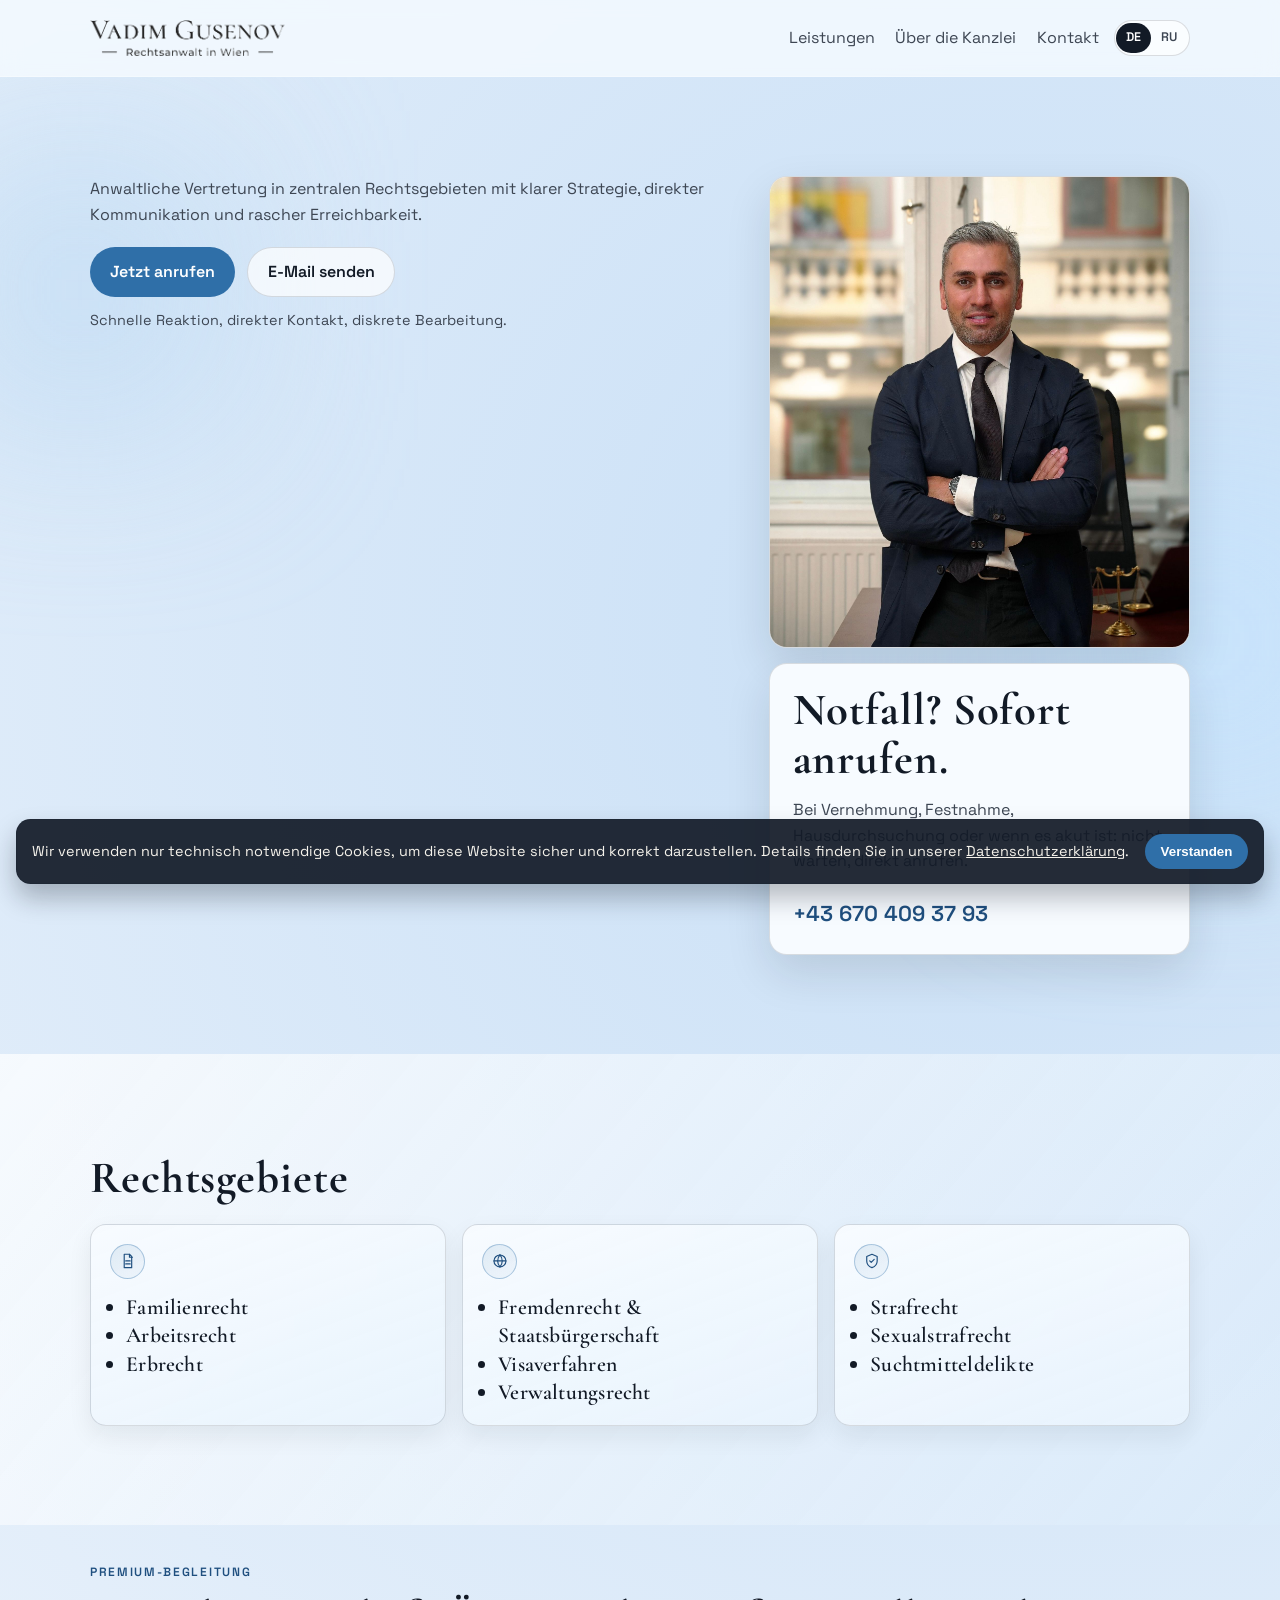
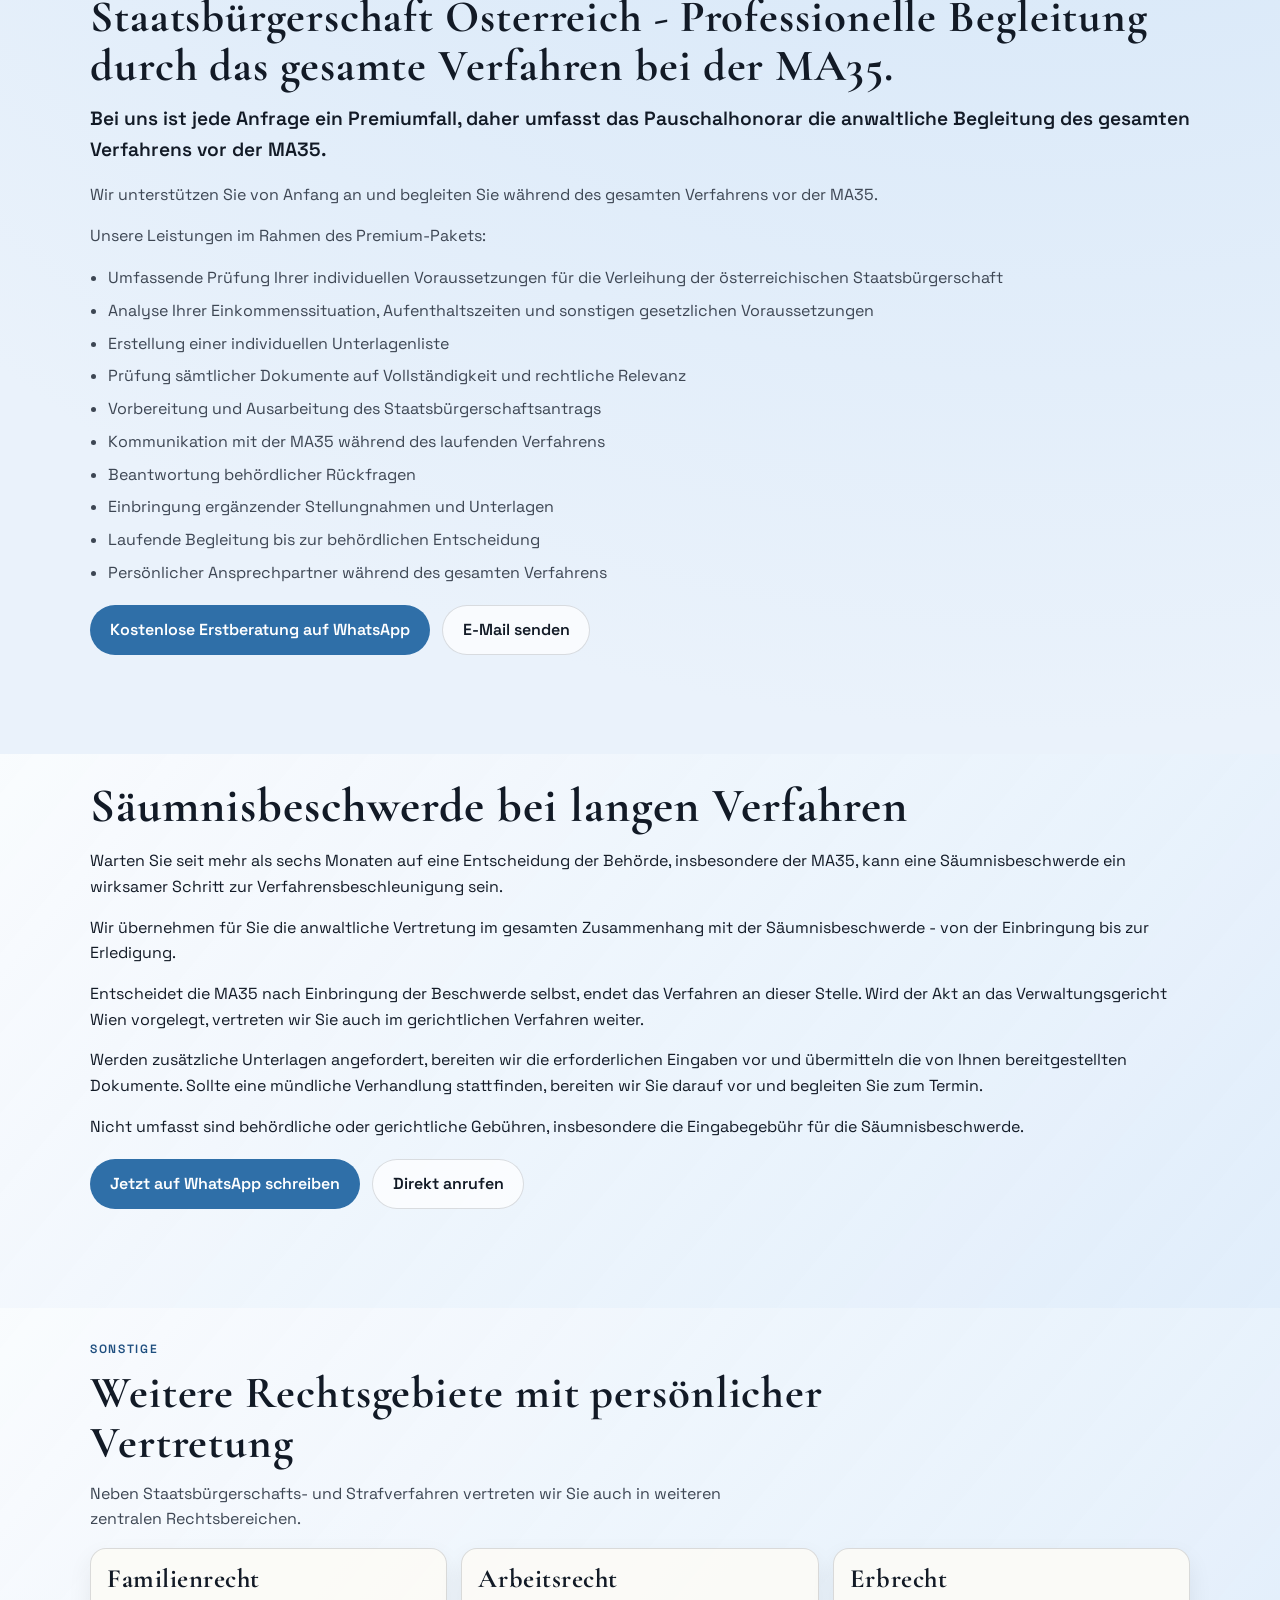
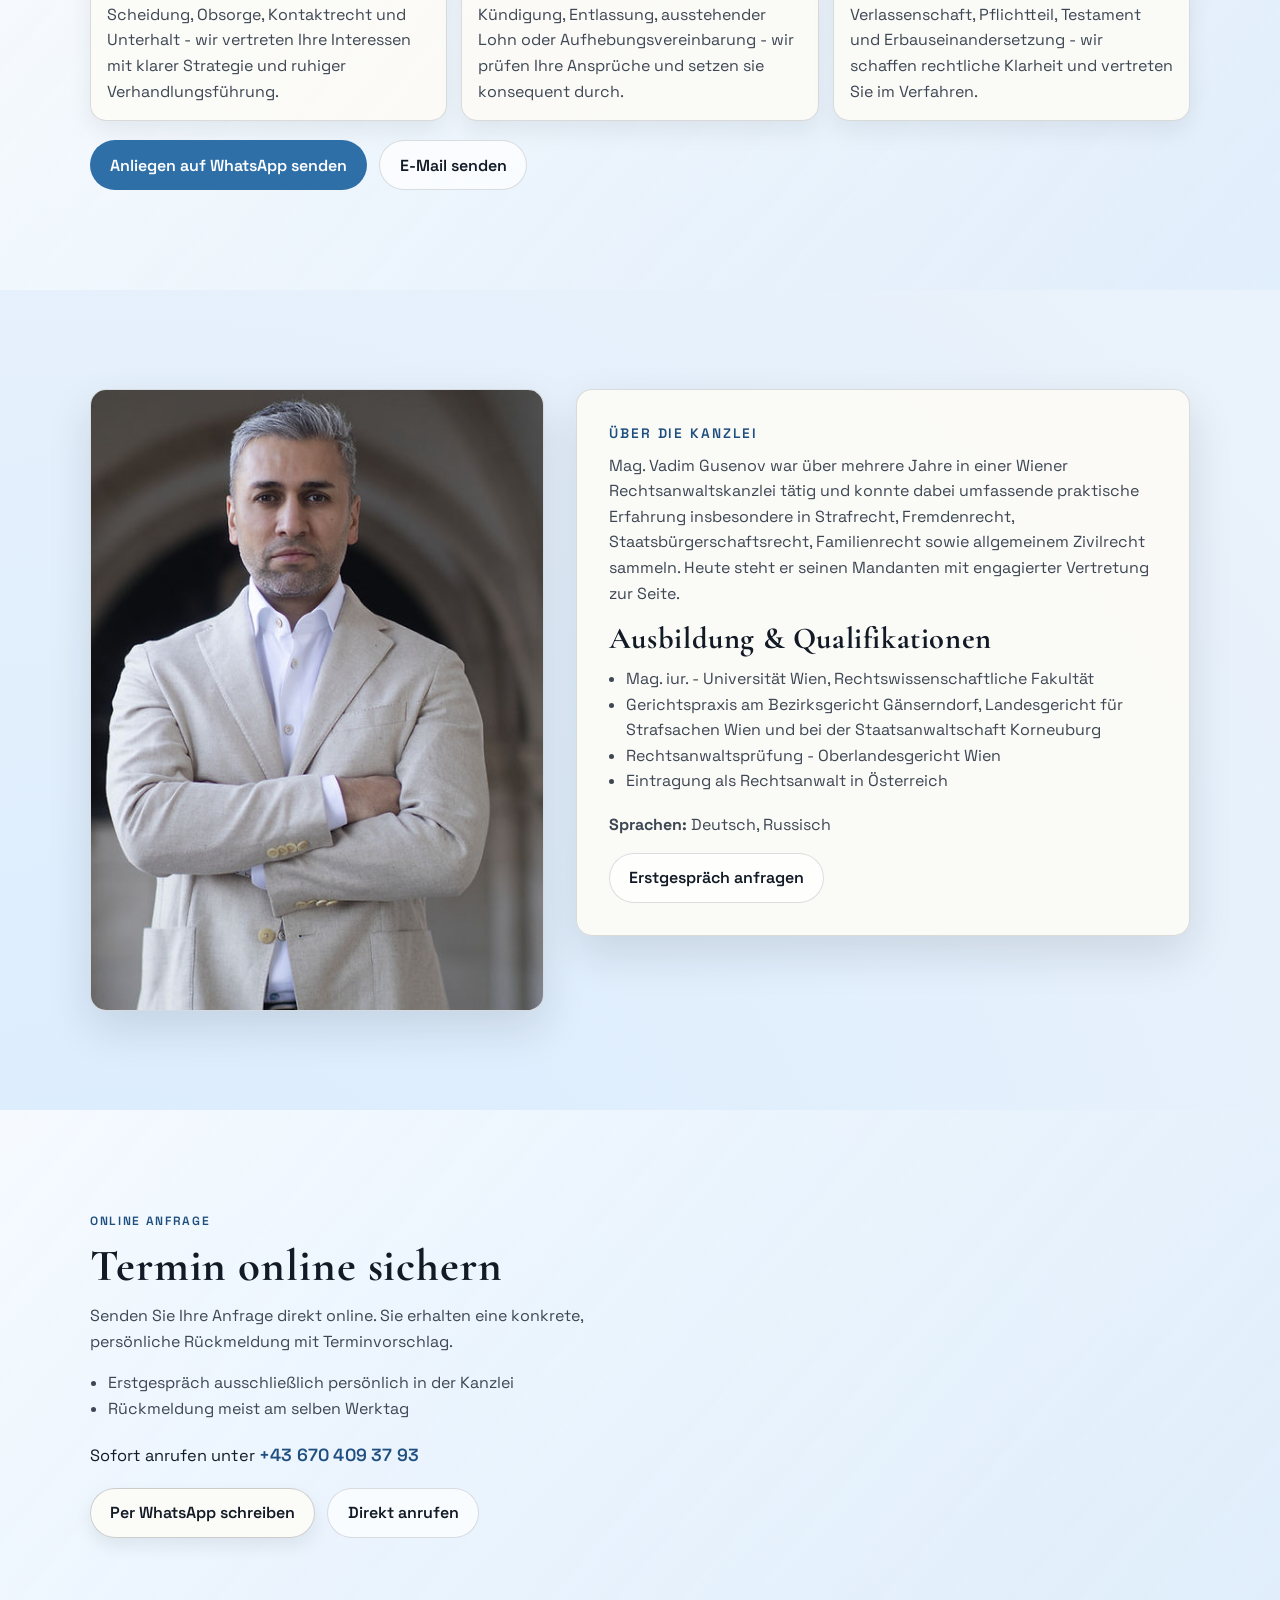
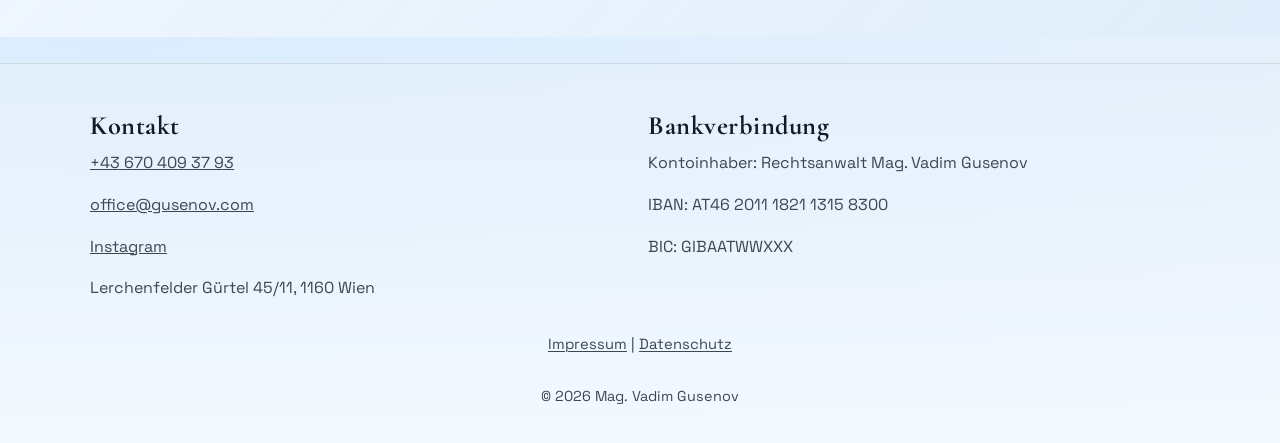
==== index.html @ 330a7935 "Initial commit: Vadim Gusenov website Co-Authored-By: Claude Opus 5.5 <noreply@anthropic.com>" ====
<!DOCTYPE html>
<html lang="de">
  <head>
    <meta charset="UTF-8" />
    <meta name="viewport" content="width=device-width, initial-scale=1.0" />
    <title>Mag. Vadim Gusenov | Rechtsanwalt in Wien</title>
    <meta
      name="description"
      content="Rechtsanwalt Mag. Vadim Gusenov in Wien. Vertretung in Familienrecht, Arbeitsrecht, Erbrecht, Fremdenrecht, Verwaltungsrecht und Strafrecht."
    />
    <link rel="preconnect" href="https://fonts.googleapis.com" />
    <link rel="preconnect" href="https://fonts.gstatic.com" crossorigin />
    <link
      href="https://fonts.googleapis.com/css2?family=Cormorant+Garamond:wght@500;600;700&family=Space+Grotesk:wght@400;500;600&display=swap"
      rel="stylesheet"
    />
    <link rel="stylesheet" href="styles.css" />
    <!-- Google tag (gtag.js) -->
    <script async src="https://www.googletagmanager.com/gtag/js?id=AW-18201939977"></script>
    <script>
      window.dataLayer = window.dataLayer || [];
      function gtag() {
        dataLayer.push(arguments);
      }
      gtag('js', new Date());

      gtag('config', 'AW-18201939977');
    </script>
    <!-- Google tag (gtag.js) event - delayed navigation helper -->
    <script>
      // Helper function to delay opening a URL until a gtag event is sent.
      // Call it in response to an action that should navigate to a URL.
      function gtagSendEvent(url) {
        var callback = function () {
          if (typeof url === 'string') {
            window.location = url;
          }
        };
        gtag('event', 'ads_conversion_Contact_1', {
          'event_callback': callback,
          'event_timeout': 2000,
        });
        return false;
      }
    </script>
    <!-- Event snippet for Contact (2) conversion -->
    <script>
      function gtag_report_conversion(url) {
        var callback = function () {
          if (typeof url !== 'undefined') {
            window.location = url;
          }
        };
        gtag('event', 'conversion', {
          'send_to': 'AW-18201939977/d5s1CIa8osEcEImgrudD',
          'event_callback': callback,
        });
        return false;
      }
    </script>
  </head>
  <body>
    <div class="background-shape background-shape-left" aria-hidden="true"></div>
    <div class="background-shape background-shape-right" aria-hidden="true"></div>

    <header class="site-header">
      <div class="container nav-wrap">
        <a class="brand" href="#top">
          <img
            class="brand-logo"
            src="assets/images/logo.png"
            alt="Kanzlei Logo"
            width="120"
            height="36"
          />
        </a>
        <div class="header-actions">
          <nav class="nav">
            <a href="#leistungen" data-i18n="nav.services">Leistungen</a>
            <a href="#kanzlei" data-i18n="nav.about">Über die Kanzlei</a>
            <a href="#kontakt" data-i18n="nav.contact">Kontakt</a>
          </nav>
          <div class="lang-switch" role="group" aria-label="Language switcher">
            <button class="lang-btn is-active" type="button" data-lang="de">DE</button>
            <button class="lang-btn" type="button" data-lang="ru">RU</button>
          </div>
        </div>
      </div>
    </header>

    <main id="top">
      <section class="hero section">
        <div class="container hero-grid">
          <div class="hero-copy reveal-up">
            <p data-i18n="hero.lead">
              Anwaltliche Vertretung in zentralen Rechtsgebieten mit klarer
              Strategie, direkter Kommunikation und rascher Erreichbarkeit.
            </p>
            <div class="cta-row">
                <a class="btn btn-primary" href="tel:+436704093793" data-i18n="hero.call">Jetzt anrufen</a>
              <a class="btn btn-outline" href="mailto:office@gusenov.com" data-i18n="hero.email">E-Mail senden</a>
            </div>
            <p class="hero-trust-note" data-i18n="hero.trust">
              Schnelle Reaktion, direkter Kontakt, diskrete Bearbeitung.
            </p>
          </div>

          <div class="hero-visual reveal-up delay-1">
            <figure class="portrait-wrap">
              <img
                class="portrait"
                src="assets/images/vadim-gusenov.jpg"
                alt="Mag. Vadim Gusenov"
                width="693"
                height="654"
              />
            </figure>
            <aside class="hero-card">
              <h2 data-i18n="hero.urgentTitle">Notfall? Sofort anrufen.</h2>
              <p data-i18n="hero.urgentText">
                Bei Vernehmung, Festnahme, Hausdurchsuchung oder wenn es
                akut ist: nicht warten, direkt anrufen.
              </p>
              <a class="emergency-number" href="tel:+436704093793">+43 670 409 37 93</a>
            </aside>
          </div>
        </div>
      </section>

      <section id="leistungen" class="section section-soft">
        <div class="container">
          <div class="section-head reveal-up">
            <h2 data-i18n="areas.title">Rechtsgebiete</h2>
          </div>
          <div class="areas-grid">
            <article class="area-card reveal-up">
              <span class="area-icon area-icon-zr" aria-hidden="true">
                <svg viewBox="0 0 24 24" role="presentation" focusable="false">
                  <path d="M7 3h7l3 3v15H7z" />
                  <path d="M14 3v4h4" />
                  <path d="M9 12h6" />
                  <path d="M9 16h6" />
                </svg>
              </span>
              <ul>
                <li data-i18n="areas.civil.1">Familienrecht</li>
                <li data-i18n="areas.civil.2">Arbeitsrecht</li>
                <li data-i18n="areas.civil.3">Erbrecht</li>
              </ul>
            </article>
            <article class="area-card reveal-up delay-1">
              <span class="area-icon area-icon-ab" aria-hidden="true">
                <svg viewBox="0 0 24 24" role="presentation" focusable="false">
                  <circle cx="12" cy="12" r="8" />
                  <path d="M4 12h16" />
                  <path d="M12 4a12 12 0 0 1 0 16" />
                  <path d="M12 4a12 12 0 0 0 0 16" />
                </svg>
              </span>
              <ul>
                <li data-i18n="areas.foreign.1">Fremdenrecht & Staatsbürgerschaft</li>
                <li data-i18n="areas.foreign.2">Visaverfahren</li>
                <li data-i18n="areas.foreign.3">Verwaltungsrecht</li>
              </ul>
            </article>
            <article class="area-card reveal-up delay-2">
              <span class="area-icon area-icon-sr" aria-hidden="true">
                <svg viewBox="0 0 24 24" role="presentation" focusable="false">
                  <path d="M12 3l7 3v6c0 4.5-2.8 7.5-7 9-4.2-1.5-7-4.5-7-9V6z" />
                  <path d="M9 12l2 2 4-4" />
                </svg>
              </span>
              <ul>
                <li data-i18n="areas.criminal.1">Strafrecht</li>
                <li data-i18n="areas.criminal.2">Sexualstrafrecht</li>
                <li data-i18n="areas.criminal.3">Suchtmitteldelikte</li>
              </ul>
            </article>
          </div>
        </div>
      </section>

      <section id="staatsbuergerschaft" class="section citizenship-section">
        <div class="container citizenship-grid reveal-up">
          <div>
            <p class="eyebrow" data-i18n="citizenship.eyebrow">Premium-Begleitung</p>
            <h2 data-i18n="citizenship.title">Staatsbürgerschaft Österreich - Professionelle Begleitung durch das gesamte Verfahren bei der MA35.</h2>
            <p class="citizenship-lead" data-i18n="citizenship.lead">
              Bei uns ist jede Anfrage ein Premiumfall, daher umfasst das Pauschalhonorar die anwaltliche Begleitung des gesamten Verfahrens vor der MA35.
            </p>
            <p data-i18n="citizenship.ctaLead">
              Wir unterstützen Sie von Anfang an und begleiten Sie während des gesamten Verfahrens vor der MA35.
            </p>
            <p data-i18n="citizenship.facts">
              Unsere Leistungen im Rahmen des Premium-Pakets:
            </p>
            <ul class="citizenship-services">
              <li data-i18n="citizenship.points.1">Umfassende Prüfung Ihrer individuellen Voraussetzungen für die Verleihung der österreichischen Staatsbürgerschaft</li>
              <li data-i18n="citizenship.points.2">Analyse Ihrer Einkommenssituation, Aufenthaltszeiten und sonstigen gesetzlichen Voraussetzungen</li>
              <li data-i18n="citizenship.points.3">Erstellung einer individuellen Unterlagenliste</li>
              <li data-i18n="citizenship.points.4">Prüfung sämtlicher Dokumente auf Vollständigkeit und rechtliche Relevanz</li>
              <li data-i18n="citizenship.points.5">Vorbereitung und Ausarbeitung des Staatsbürgerschaftsantrags</li>
              <li data-i18n="citizenship.points.6">Kommunikation mit der MA35 während des laufenden Verfahrens</li>
              <li data-i18n="citizenship.points.7">Beantwortung behördlicher Rückfragen</li>
              <li data-i18n="citizenship.points.8">Einbringung ergänzender Stellungnahmen und Unterlagen</li>
              <li data-i18n="citizenship.points.9">Laufende Begleitung bis zur behördlichen Entscheidung</li>
              <li data-i18n="citizenship.points.10">Persönlicher Ansprechpartner während des gesamten Verfahrens</li>
            </ul>
            <div class="cta-row">
              <a
                class="btn btn-primary"
                href="https://wa.me/436704093793?text=Hallo%20Herr%20Mag.%20Gusenov%2C%20ich%20m%C3%B6chte%20eine%20Beratung%20zur%20Staatsb%C3%BCrgerschaft%20anfragen."
                target="_blank"
                rel="noopener noreferrer"
                data-whatsapp-link
                data-whatsapp-key="wa.citizenship"
                data-whatsapp-number="436704093793"
                data-i18n="citizenship.consult"
              >
                Kostenlose Erstberatung auf WhatsApp
              </a>
              <a class="btn btn-outline" href="mailto:office@gusenov.com" data-i18n="hero.email">E-Mail senden</a>
            </div>
          </div>
        </div>
      </section>

      <section id="ma35-beschleunigen" class="section delay-section section-soft">
        <div class="container delay-content reveal-up">
          <h2 data-i18n="delay.title">Säumnisbeschwerde bei langen Verfahren</h2>
          <p data-i18n="delay.p1">
            Warten Sie seit mehr als sechs Monaten auf eine Entscheidung der Behörde, insbesondere der MA35, kann eine Säumnisbeschwerde ein wirksamer Schritt zur Verfahrensbeschleunigung sein.
          </p>
          <p data-i18n="delay.p2">
            Wir übernehmen für Sie die anwaltliche Vertretung im gesamten Zusammenhang mit der Säumnisbeschwerde - von der Einbringung bis zur Erledigung.
          </p>
          <p data-i18n="delay.p3">
            Entscheidet die MA35 nach Einbringung der Beschwerde selbst, endet das Verfahren an dieser Stelle. Wird der Akt an das Verwaltungsgericht Wien vorgelegt, vertreten wir Sie auch im gerichtlichen Verfahren weiter.
          </p>
          <p data-i18n="delay.p4">
            Werden zusätzliche Unterlagen angefordert, bereiten wir die erforderlichen Eingaben vor und übermitteln die von Ihnen bereitgestellten Dokumente. Sollte eine mündliche Verhandlung stattfinden, bereiten wir Sie darauf vor und begleiten Sie zum Termin.
          </p>
          <p class="delay-note" data-i18n="delay.note">
            Nicht umfasst sind behördliche oder gerichtliche Gebühren, insbesondere die Eingabegebühr für die Säumnisbeschwerde.
          </p>
          <div class="cta-row delay-cta-row">
            <a
              class="btn btn-primary"
              href="https://wa.me/436704093793?text=Hallo%20Herr%20Mag.%20Gusenov%2C%20ich%20warte%20seit%20l%C3%A4ngerer%20Zeit%20auf%20eine%20Entscheidung%20der%20MA35%20und%20bitte%20um%20rechtliche%20Pr%C3%BCfung."
              target="_blank"
              rel="noopener noreferrer"
              data-whatsapp-link
              data-whatsapp-key="wa.delay"
              data-whatsapp-number="436704093793"
              data-i18n="delay.cta"
            >
              Jetzt auf WhatsApp schreiben
            </a>
            <a class="btn btn-outline" href="tel:+436704093793" data-i18n="booking.call">Direkt anrufen</a>
          </div>
        </div>
      </section>

      <section id="sonstige" class="section other-services-section section-soft">
        <div class="container reveal-up">
          <div class="section-head other-services-head">
            <p class="eyebrow" data-i18n="other.eyebrow">Sonstige</p>
            <h2 data-i18n="other.title">Weitere Rechtsgebiete mit persönlicher Vertretung</h2>
            <p data-i18n="other.lead">
              Neben Staatsbürgerschafts- und Strafverfahren vertreten wir Sie auch in weiteren zentralen Rechtsbereichen.
            </p>
          </div>

          <div class="other-services-grid">
            <article class="other-service-card">
              <h3 data-i18n="other.family.title">Familienrecht</h3>
              <p data-i18n="other.family.text">
                Scheidung, Obsorge, Kontaktrecht und Unterhalt - wir vertreten Ihre Interessen mit klarer Strategie und ruhiger Verhandlungsführung.
              </p>
            </article>

            <article class="other-service-card">
              <h3 data-i18n="other.work.title">Arbeitsrecht</h3>
              <p data-i18n="other.work.text">
                Kündigung, Entlassung, ausstehender Lohn oder Aufhebungsvereinbarung - wir prüfen Ihre Ansprüche und setzen sie konsequent durch.
              </p>
            </article>

            <article class="other-service-card">
              <h3 data-i18n="other.inheritance.title">Erbrecht</h3>
              <p data-i18n="other.inheritance.text">
                Verlassenschaft, Pflichtteil, Testament und Erbauseinandersetzung - wir schaffen rechtliche Klarheit und vertreten Sie im Verfahren.
              </p>
            </article>
          </div>

          <div class="cta-row other-services-cta">
            <a
              class="btn btn-primary"
              href="https://wa.me/436704093793?text=Hallo%20Herr%20Mag.%20Gusenov%2C%20ich%20brauche%20anwaltliche%20Unterst%C3%BCtzung%20in%20einem%20anderen%20Rechtsgebiet."
              target="_blank"
              rel="noopener noreferrer"
              data-whatsapp-link
              data-whatsapp-key="wa.other"
              data-whatsapp-number="436704093793"
              data-i18n="other.cta"
            >
              Anliegen auf WhatsApp senden
            </a>
            <a class="btn btn-outline" href="mailto:office@gusenov.com" data-i18n="hero.email">E-Mail senden</a>
          </div>
        </div>
      </section>

      <section id="kanzlei" class="section">
        <div class="container kanzlei-section reveal-up">
          <figure class="kanzlei-photo-wrap">
            <picture>
              <img
                class="kanzlei-photo"
                src="assets/images/vadim-gusenov1.jpg"
                alt="Mag. Vadim Gusenov"
                width="693"
                height="654"
              />
            </picture>
          </figure>
          <div class="kanzlei-content">
            <p class="eyebrow" data-i18n="about.eyebrow">Über die Kanzlei</p>
            <p data-i18n="about.bio">
              Mag. Vadim Gusenov war über mehrere Jahre in einer Wiener Rechtsanwaltskanzlei
              tätig und konnte dabei umfassende praktische Erfahrung insbesondere in Strafrecht,
              Fremdenrecht, Staatsbürgerschaftsrecht, Familienrecht sowie allgemeinem Zivilrecht
              sammeln. Heute steht er seinen Mandanten mit engagierter Vertretung zur Seite.
            </p>
            <h3 data-i18n="about.educationTitle">Ausbildung &amp; Qualifikationen</h3>
            <ul class="kanzlei-points">
              <li data-i18n="about.edu.1">Mag. iur. - Universität Wien, Rechtswissenschaftliche Fakultät</li>
              <li data-i18n="about.edu.2">
                Gerichtspraxis am Bezirksgericht Gänserndorf, Landesgericht für Strafsachen Wien
                und bei der Staatsanwaltschaft Korneuburg
              </li>
              <li data-i18n="about.edu.3">Rechtsanwaltsprüfung - Oberlandesgericht Wien</li>
              <li data-i18n="about.edu.4">Eintragung als Rechtsanwalt in Österreich</li>
            </ul>
            <p data-i18n-html="about.languages"><strong>Sprachen:</strong> Deutsch, Russisch</p>
            <a class="btn btn-outline" href="mailto:office@gusenov.com" data-i18n="about.consult">Erstgespräch anfragen</a>
          </div>
        </div>
      </section>

      <section id="booking" class="section section-soft">
        <div class="container booking-grid reveal-up">
          <div class="booking-copy">
            <p class="eyebrow" data-i18n="booking.eyebrow">Online Anfrage</p>
            <h2 data-i18n="booking.title">Termin online sichern</h2>
            <p data-i18n="booking.text">
              Senden Sie Ihre Anfrage direkt online. Sie erhalten eine konkrete,
              persönliche Rückmeldung mit Terminvorschlag.
            </p>
            <ul class="booking-points">
              <li data-i18n="booking.points.1">Erstgespräch ausschließlich persönlich in der Kanzlei</li>
              <li data-i18n="booking.points.2">Rückmeldung meist am selben Werktag</li>
            </ul>
            <p class="booking-urgent">
              <span data-i18n="booking.urgent">Sofort anrufen unter</span>
              <a class="booking-urgent-number" href="tel:+436704093793">+43 670 409 37 93</a>
            </p>
            <div class="cta-row">
              <a
                class="btn btn-whatsapp"
                href="https://wa.me/436704093793?text=Hallo%20Herr%20Mag.%20Gusenov%2C%20ich%20m%C3%B6chte%20einen%20pers%C3%B6nlichen%20Termin%20anfragen."
                target="_blank"
                rel="noopener noreferrer"
                data-whatsapp-link
                data-whatsapp-key="wa.booking"
                data-whatsapp-number="436704093793"
                data-i18n="booking.whatsapp"
              >
                Per WhatsApp schreiben
              </a>
              <a class="btn btn-outline" href="tel:+436704093793" data-i18n="booking.call">Direkt anrufen</a>
            </div>
          </div>
        </div>
      </section>
    </main>

    <footer id="kontakt" class="site-footer">
      <div class="container footer-grid reveal-up">
        <div>
          <h2 data-i18n="footer.contact">Kontakt</h2>
          <p><a href="tel:+436704093793">+43 670 409 37 93</a></p>
          <p><a href="mailto:office@gusenov.com">office@gusenov.com</a></p>
          <p>
            <a
              href="https://www.instagram.com/gusenovvadim/"
              target="_blank"
              rel="noopener noreferrer"
              data-i18n="footer.instagram"
            >
              Instagram
            </a>
          </p>
          <p data-i18n="footer.address">Lerchenfelder Gürtel 45/11, 1160 Wien</p>
        </div>
        <div>
          <h3 data-i18n="footer.bank">Bankverbindung</h3>
          <p data-i18n="footer.owner">Kontoinhaber: Rechtsanwalt Mag. Vadim Gusenov</p>
          <p>IBAN: AT46 2011 1821 1315 8300</p>
          <p>BIC: GIBAATWWXXX</p>
        </div>
      </div>

      <p class="legal-links">
        <a href="impressum.html" data-i18n="footer.impressum">Impressum</a>
        <span aria-hidden="true">|</span>
        <a href="datenschutz.html" data-i18n="footer.privacy">Datenschutz</a>
      </p>

      <p class="copyright">© <span id="year"></span> Mag. Vadim Gusenov</p>
    </footer>

    <a class="mobile-call-cta" href="tel:+436704093793" data-i18n="hero.call">Jetzt anrufen</a>

    <div id="cookie-banner" class="cookie-banner" role="dialog" aria-live="polite" aria-label="Cookie-Hinweis" hidden>
      <p data-i18n-html="cookie.text">
        Wir verwenden nur technisch notwendige Cookies, um diese Website sicher und korrekt darzustellen.
        Details finden Sie in unserer <a href="datenschutz.html">Datenschutzerklärung</a>.
      </p>
      <button id="cookie-accept" class="btn btn-primary" type="button" data-i18n="cookie.accept">Verstanden</button>
    </div>

    <script src="script.js"></script>
  </body>
</html>
---- styles.css ----
:root {
  --bg: #eaf2fb;
  --paper: #f7fbff;
  --ink: #121a26;
  --ink-soft: #3d4653;
  --accent: #2f6fa8;
  --accent-dark: #1f4f7f;
  --line: rgba(18, 26, 38, 0.14);
  --shadow: 0 18px 45px rgba(16, 22, 31, 0.12);
}

* {
  box-sizing: border-box;
}

html,
body {
  margin: 0;
  padding: 0;
}

body {
  font-family: "Space Grotesk", "Segoe UI", sans-serif;
  background: radial-gradient(circle at 82% 12%, #c8dff6 0%, transparent 36%),
    radial-gradient(circle at 9% 88%, #d9ecff 0%, transparent 32%), var(--bg);
  color: var(--ink);
  line-height: 1.6;
  overflow-x: hidden;
}

h1,
h2,
h3 {
  font-family: "Cormorant Garamond", Georgia, serif;
  line-height: 1.1;
  margin: 0 0 0.8rem;
  letter-spacing: 0.02em;
}

h1 {
  font-size: clamp(2.2rem, 6vw, 4.4rem);
}

h2 {
  font-size: clamp(1.7rem, 4vw, 2.8rem);
}

h3 {
  font-size: clamp(1.2rem, 2.8vw, 1.65rem);
}

p {
  margin: 0 0 1rem;
  color: var(--ink-soft);
}

a {
  color: inherit;
}

.container {
  width: min(1100px, calc(100% - 2.4rem));
  margin: 0 auto;
}

.section {
  padding: clamp(3.4rem, 8vw, 6.2rem) 0;
}

.section-soft {
  background: linear-gradient(130deg, rgba(255, 255, 255, 0.72), rgba(219, 235, 250, 0.62));
}

.background-shape {
  position: fixed;
  z-index: -1;
  filter: blur(90px);
  opacity: 0.55;
  pointer-events: none;
}

.background-shape-left {
  width: 300px;
  height: 300px;
  left: -70px;
  top: 140px;
  background: #bad8f2;
}

.background-shape-right {
  width: 380px;
  height: 380px;
  right: -120px;
  top: 50vh;
  background: #c6e5ff;
}

.site-header {
  position: sticky;
  top: 0;
  z-index: 20;
  border-bottom: 1px solid rgba(255, 255, 255, 0.3);
  background: rgba(247, 251, 255, 0.78);
  backdrop-filter: blur(10px);
}

.nav-wrap {
  display: flex;
  align-items: center;
  justify-content: space-between;
  min-height: 76px;
}

.brand {
  display: inline-flex;
  align-items: center;
  gap: 0.65rem;
  font-weight: 600;
  text-decoration: none;
  letter-spacing: 0.02em;
}

.brand-logo {
  width: auto;
  height: 36px;
  object-fit: contain;
}

.header-actions {
  display: flex;
  align-items: center;
  gap: 0.9rem;
}

.nav {
  display: flex;
  gap: 1.3rem;
}

.nav a {
  text-decoration: none;
  color: var(--ink-soft);
}

.nav a:hover {
  color: var(--ink);
}

.lang-switch {
  display: inline-flex;
  align-items: center;
  border: 1px solid var(--line);
  border-radius: 999px;
  padding: 0.12rem;
  background: rgba(255, 255, 255, 0.68);
}

.lang-btn {
  border: 0;
  background: transparent;
  color: var(--ink-soft);
  font: inherit;
  font-size: 0.78rem;
  font-weight: 600;
  border-radius: 999px;
  padding: 0.34rem 0.62rem;
  cursor: pointer;
}

.lang-btn.is-active {
  background: var(--ink);
  color: #fff;
}

.hero-grid {
  display: grid;
  grid-template-columns: 1.2fr 0.8fr;
  gap: clamp(1.2rem, 4vw, 3rem);
  align-items: start;
}

.hero-visual {
  display: grid;
  gap: 0.9rem;
}

.portrait-wrap {
  margin: 0;
  border-radius: 1.1rem;
  overflow: hidden;
  border: 1px solid var(--line);
  background: var(--paper);
  box-shadow: var(--shadow);
}

.portrait {
  width: 100%;
  height: clamp(290px, 46vw, 470px);
  object-fit: cover;
  object-position: center top;
  display: block;
}

.eyebrow {
  text-transform: uppercase;
  letter-spacing: 0.14em;
  color: var(--accent-dark);
  font-size: 0.75rem;
  margin-bottom: 0.65rem;
  font-weight: 600;
}

.hero-card {
  border: 1px solid var(--line);
  border-radius: 1.1rem;
  padding: 1.4rem;
  background: var(--paper);
  box-shadow: var(--shadow);
}

.citizenship-section {
  padding-top: 2.4rem;
}

.citizenship-grid {
  display: grid;
  grid-template-columns: 1fr;
  gap: clamp(1rem, 3vw, 2rem);
  align-items: start;
}

.citizenship-lead {
  font-size: 1.2rem;
  color: var(--ink);
  font-weight: 600;
}

.citizenship-services {
  margin: 0.85rem 0 0;
  padding-left: 1.1rem;
  color: var(--ink-soft);
}

.citizenship-services li {
  margin-bottom: 0.45rem;
}

.delay-section {
  padding-top: 1.6rem;
}

.delay-content {
  text-align: left;
}

.delay-content h2 {
  font-size: clamp(1.95rem, 4.4vw, 3rem);
  margin-bottom: 1rem;
}

.delay-divider {
  display: none;
}

.delay-content p {
  margin-bottom: 0.95rem;
  color: var(--ink);
}

.delay-note {
  color: var(--ink-soft);
}

.delay-cta-row {
  justify-content: flex-start;
}

.straf-section {
  padding-top: 1.8rem;
}

.straf-grid {
  display: grid;
  grid-template-columns: 1.1fr 0.9fr;
  gap: clamp(1rem, 3vw, 2rem);
  align-items: start;
}

.straf-lead {
  color: var(--ink);
  font-size: 1.08rem;
  font-weight: 600;
}

.straf-points {
  margin: 0.85rem 0 0;
  padding-left: 1.1rem;
  color: var(--ink-soft);
}

.straf-points li {
  margin-bottom: 0.45rem;
}

.straf-card {
  border: 1px solid var(--line);
  border-radius: 1rem;
  padding: 1.2rem;
  background: rgba(252, 251, 247, 0.93);
  box-shadow: var(--shadow);
}

.straf-card h3 {
  margin-bottom: 0.55rem;
}

.other-services-section {
  padding-top: 2rem;
}

.other-services-head {
  max-width: 860px;
}

.other-services-head p {
  max-width: 68ch;
}

.other-services-grid {
  display: grid;
  grid-template-columns: repeat(3, minmax(0, 1fr));
  gap: 0.9rem;
  margin-top: 1rem;
}

.other-service-card {
  border: 1px solid var(--line);
  border-radius: 1rem;
  padding: 1rem;
  background: rgba(252, 251, 247, 0.9);
  box-shadow: 0 10px 24px rgba(16, 22, 31, 0.07);
}

.other-service-card h3 {
  margin-bottom: 0.5rem;
}

.other-service-card p {
  margin: 0;
}

.other-services-cta {
  margin-top: 1rem;
}

.process-section {
  padding-top: 0.8rem;
}

.process-grid {
  display: grid;
  grid-template-columns: repeat(4, minmax(0, 1fr));
  gap: 0.9rem;
}

.process-card {
  position: relative;
  border: 1px solid var(--line);
  border-radius: 0.95rem;
  padding: 1rem;
  background: rgba(252, 251, 247, 0.86);
}

.step-badge {
  display: inline-flex;
  width: 1.7rem;
  height: 1.7rem;
  border-radius: 999px;
  align-items: center;
  justify-content: center;
  font-size: 0.86rem;
  font-weight: 700;
  color: #fff;
  background: var(--accent);
  margin-bottom: 0.6rem;
}

.process-card h3 {
  font-size: 1.2rem;
}

.process-card p {
  margin: 0;
}

.emergency-number {
  display: inline-block;
  margin-top: 0.45rem;
  font-size: 1.35rem;
  font-weight: 600;
  color: var(--accent-dark);
  text-decoration: none;
}

.emergency-number:hover {
  text-decoration: underline;
}

.cta-row {
  display: flex;
  flex-wrap: wrap;
  gap: 0.75rem;
  margin-top: 1.2rem;
}

.hero-trust-note {
  margin: 0.75rem 0 0;
  font-size: 0.9rem;
  color: var(--ink-soft);
}

.btn {
  display: inline-flex;
  align-items: center;
  justify-content: center;
  border-radius: 999px;
  padding: 0.7rem 1.2rem;
  text-decoration: none;
  border: 1px solid transparent;
  font-weight: 600;
  transition: transform 160ms ease, box-shadow 160ms ease, background-color 160ms ease;
}

.btn:hover {
  transform: translateY(-1px);
}

.btn-primary {
  background: var(--accent);
  color: #fff;
}

.btn-primary:hover {
  background: #936924;
  box-shadow: 0 8px 24px rgba(147, 105, 36, 0.35);
}

.btn-outline {
  border-color: var(--line);
  background: rgba(255, 255, 255, 0.7);
}

.btn-whatsapp {
  color: var(--ink);
  border-color: rgba(18, 26, 38, 0.2);
  background: rgba(252, 251, 247, 0.92);
  box-shadow: 0 8px 18px rgba(16, 22, 31, 0.08);
}

.btn-whatsapp:hover {
  border-color: rgba(170, 125, 52, 0.55);
  background: rgba(255, 255, 255, 0.98);
  box-shadow: 0 10px 22px rgba(16, 22, 31, 0.12);
}

.areas-grid {
  display: grid;
  grid-template-columns: repeat(3, minmax(0, 1fr));
  gap: 1rem;
  margin-top: 1.3rem;
}

.area-card {
  position: relative;
  padding: 1.2rem;
  border: 1px solid var(--line);
  border-radius: 1rem;
  background: linear-gradient(160deg, rgba(247, 251, 255, 0.98), rgba(232, 243, 253, 0.92));
  backdrop-filter: blur(4px);
  box-shadow: 0 10px 24px rgba(16, 22, 31, 0.07);
  transition: transform 180ms ease, box-shadow 180ms ease, border-color 180ms ease;
}

.area-card::before {
  content: none;
}

.area-card:hover {
  transform: translateY(-2px);
  box-shadow: 0 14px 28px rgba(16, 22, 31, 0.1);
  border-color: rgba(47, 111, 168, 0.36);
}

.area-image-wrap {
  margin: -1.2rem -1.2rem 0.9rem;
  border-radius: 1rem 1rem 0 0;
  overflow: hidden;
  border-bottom: 1px solid rgba(18, 26, 38, 0.08);
  background: linear-gradient(180deg, rgba(18, 26, 38, 0.08), transparent);
}

.area-image {
  width: 100%;
  height: 120px;
  object-fit: cover;
  display: block;
  filter: grayscale(20%) sepia(10%) saturate(80%);
  opacity: 0.95;
}

.area-icon {
  display: inline-flex;
  width: 2.2rem;
  height: 2.2rem;
  align-items: center;
  justify-content: center;
  border-radius: 999px;
  border: 1px solid rgba(47, 111, 168, 0.35);
  color: var(--accent-dark);
  background: linear-gradient(150deg, rgba(47, 111, 168, 0.12), rgba(47, 111, 168, 0.03));
  margin-bottom: 0.75rem;
}

.area-icon svg {
  width: 1.12rem;
  height: 1.12rem;
}

.area-icon svg path,
.area-icon svg circle {
  stroke: currentColor;
  stroke-width: 1.55;
  fill: none;
  stroke-linecap: round;
  stroke-linejoin: round;
}

.area-card h3 {
  margin: 0 0 0.8rem;
  padding-bottom: 0.55rem;
  border-bottom: 1px solid rgba(170, 125, 52, 0.2);
}

.area-card ul {
  margin: 0.15rem 0 0;
  padding-left: 1rem;
  color: var(--ink-soft);
}

.areas-grid li {
  font-family: "Cormorant Garamond", Georgia, serif;
  font-size: clamp(1.15rem, 2.1vw, 1.35rem);
  font-weight: 600;
  line-height: 1.3;
  letter-spacing: 0.01em;
  color: var(--ink);
}

.split {
  display: grid;
  grid-template-columns: 1fr 1fr;
  gap: 1.4rem;
  align-items: start;
}

.kanzlei-section {
  display: grid;
  grid-template-columns: 0.85fr 1.15fr;
  gap: clamp(1rem, 3vw, 2rem);
  align-items: start;
}

.kanzlei-photo-wrap {
  margin: 0;
  border-radius: 1rem;
  overflow: hidden;
  border: 1px solid var(--line);
  background: var(--paper);
  box-shadow: var(--shadow);
}

.kanzlei-photo {
  width: 100%;
  height: clamp(320px, 50vw, 620px);
  object-fit: cover;
  object-position: center top;
  display: block;
}

.kanzlei-content {
  border: 1px solid var(--line);
  border-radius: 1rem;
  padding: clamp(1.25rem, 3vw, 2rem);
  background: rgba(252, 251, 247, 0.92);
  box-shadow: var(--shadow);
  max-width: 920px;
  margin: 0 auto;
}

.kanzlei-content .eyebrow {
  font-size: 0.86rem;
  margin-bottom: 0.55rem;
}

.kanzlei-content h2 {
  font-size: clamp(2.1rem, 5.2vw, 3.5rem);
  margin-bottom: 1rem;
}

.kanzlei-content h3 {
  margin-top: 1rem;
  margin-bottom: 0.65rem;
  font-size: clamp(1.35rem, 2.7vw, 1.9rem);
}

.kanzlei-lead {
  font-size: 1.12rem;
  color: var(--ink);
}

.kanzlei-points {
  margin: 0 0 1.1rem;
  padding-left: 1.1rem;
  color: var(--ink-soft);
}

.booking-grid {
  display: grid;
  grid-template-columns: 1fr 1.1fr;
  gap: clamp(1.2rem, 3.8vw, 2.6rem);
  align-items: start;
}

.booking-copy {
  padding-top: 0.2rem;
}

.booking-copy h2 {
  margin-bottom: 0.75rem;
}

.booking-copy p {
  max-width: 52ch;
}

.booking-points {
  margin: 0 0 1.2rem;
  padding-left: 1.1rem;
  color: var(--ink-soft);
}

.booking-urgent {
  margin: 0 0 1.1rem;
  color: var(--ink);
  font-size: 1.02rem;
}

.booking-urgent-number {
  color: var(--accent-dark);
  font-size: 1.1rem;
  font-weight: 600;
  text-decoration: none;
  letter-spacing: 0.01em;
}

.booking-urgent-number:hover {
  text-decoration: underline;
}

.booking-form {
  border: 1px solid var(--line);
  border-radius: 1rem;
  padding: 1.2rem;
  background: rgba(252, 251, 247, 0.92);
  box-shadow: var(--shadow);
}

.booking-form-note {
  margin: 0 0 0.95rem;
  color: var(--ink);
  font-size: 0.92rem;
}

.field-row {
  display: grid;
  grid-template-columns: repeat(2, minmax(0, 1fr));
  gap: 0.75rem;
}

.field-group {
  display: grid;
  margin-bottom: 0.8rem;
  gap: 0.35rem;
}

.field-group label {
  font-size: 0.88rem;
  color: var(--ink);
  font-weight: 500;
}

.field-group input,
.field-group select,
.field-group textarea {
  width: 100%;
  border: 1px solid var(--line);
  border-radius: 0.65rem;
  padding: 0.7rem 0.75rem;
  font: inherit;
  color: var(--ink);
  background: rgba(255, 255, 255, 0.88);
}

.field-group textarea {
  resize: vertical;
}

.field-group input:focus,
.field-group select:focus,
.field-group textarea:focus {
  outline: 2px solid rgba(170, 125, 52, 0.28);
  border-color: rgba(170, 125, 52, 0.65);
}

.booking-feedback {
  margin-top: 0.65rem;
  min-height: 1.2rem;
  font-size: 0.9rem;
}

.booking-meta {
  margin: 0.75rem 0 0;
  font-size: 0.85rem;
  color: var(--ink-soft);
}

.site-footer {
  border-top: 1px solid var(--line);
  margin-top: 1.6rem;
  padding: 3rem 0 1.2rem;
  background: linear-gradient(180deg, rgba(228, 239, 250, 0.72), rgba(243, 249, 255, 0.96));
}

.footer-grid {
  display: grid;
  grid-template-columns: repeat(2, minmax(0, 1fr));
  gap: 1rem;
}

.site-footer h2,
.site-footer h3 {
  font-size: clamp(1.25rem, 2.4vw, 1.65rem);
  margin-bottom: 0.6rem;
}

.legal-links {
  text-align: center;
  margin: 1rem 0 0;
  font-size: 0.92rem;
}

.legal-links a {
  color: var(--ink-soft);
  text-decoration: underline;
  text-decoration-thickness: 1px;
  text-underline-offset: 2px;
}

.legal-page {
  padding-top: clamp(2.7rem, 6vw, 4.2rem);
}

.legal-content {
  width: min(880px, calc(100% - 2.4rem));
}

.legal-content h1 {
  font-size: clamp(2rem, 4.8vw, 3.2rem);
  margin-bottom: 0.55rem;
}

.legal-intro {
  margin-bottom: 1.35rem;
  color: var(--ink);
}

.legal-block {
  border-top: 1px solid rgba(18, 26, 38, 0.12);
  padding-top: 0.95rem;
  margin-top: 0.95rem;
}

.legal-block h2 {
  margin-bottom: 0.45rem;
  font-size: clamp(1.2rem, 2.7vw, 1.7rem);
}

.legal-list {
  margin: 0;
  padding-left: 1.15rem;
}

.legal-list li {
  margin-bottom: 0.25rem;
  color: var(--ink-soft);
}

.legal-back-link {
  margin-top: 1.4rem;
}

.copyright {
  text-align: center;
  font-size: 0.9rem;
  margin-top: 1.8rem;
}

.mobile-call-cta {
  display: none;
}

.cookie-banner {
  position: fixed;
  left: 1rem;
  right: 1rem;
  bottom: 1rem;
  z-index: 70;
  display: grid;
  grid-template-columns: 1fr auto;
  gap: 0.9rem;
  align-items: center;
  padding: 0.85rem 0.95rem;
  border-radius: 0.9rem;
  border: 1px solid rgba(18, 26, 38, 0.16);
  background: rgba(18, 26, 38, 0.92);
  color: #f6f3ec;
  box-shadow: 0 14px 26px rgba(16, 22, 31, 0.28);
}

.cookie-banner[hidden] {
  display: none !important;
}

.cookie-banner p {
  margin: 0;
  color: #f6f3ec;
  font-size: 0.9rem;
  line-height: 1.45;
}

.cookie-banner .btn {
  white-space: nowrap;
  padding: 0.58rem 0.9rem;
}

@media (max-width: 820px) {
  .mobile-call-cta {
    display: inline-flex;
    position: fixed;
    left: 0.8rem;
    right: 0.8rem;
    bottom: 0.8rem;
    z-index: 50;
    align-items: center;
    justify-content: center;
    background: linear-gradient(135deg, #aa7d34, #936924);
    color: #fff;
    text-decoration: none;
    font-weight: 700;
    border-radius: 999px;
    padding: 0.78rem 1rem;
    box-shadow: 0 12px 24px rgba(16, 22, 31, 0.24);
  }

  .site-footer {
    padding-bottom: 4.8rem;
  }
}

.reveal-up {
  opacity: 0;
  transform: translateY(18px);
  animation: revealUp 700ms ease forwards;
}

.delay-1 {
  animation-delay: 120ms;
}

.delay-2 {
  animation-delay: 220ms;
}

@keyframes revealUp {
  to {
    opacity: 1;
    transform: translateY(0);
  }
}

@media (max-width: 940px) {
  .hero-grid,
  .citizenship-grid,
  .process-grid,
  .areas-grid,
  .other-services-grid,
  .split,
  .kanzlei-section,
  .footer-grid,
  .booking-grid {
    grid-template-columns: 1fr;
  }

  .legal-content {
    width: min(100%, calc(100% - 2.4rem));
  }

  .field-row {
    grid-template-columns: 1fr;
  }

  .portrait {
    height: clamp(260px, 62vw, 430px);
  }

  .nav {
    gap: 0.8rem;
    font-size: 0.95rem;
  }

  .header-actions {
    gap: 0.7rem;
  }
}

@media (max-width: 760px) {
  .nav-wrap {
    min-height: auto;
    padding: 0.58rem 0 0.74rem;
    flex-direction: column;
    align-items: stretch;
    gap: 0.5rem;
  }

  .brand {
    justify-content: center;
  }

  .header-actions {
    flex-direction: column;
    justify-content: center;
    gap: 0.55rem;
  }

  .nav {
    justify-content: center;
    flex-wrap: wrap;
    row-gap: 0.4rem;
    column-gap: 0.85rem;
    font-size: 0.9rem;
  }

  .hero.section {
    padding-top: clamp(2.2rem, 7vw, 3rem);
  }
}

@media (max-width: 560px) {
  .brand {
    font-size: 0.95rem;
    max-width: 220px;
    gap: 0.45rem;
  }

  .brand span {
    display: none;
  }

  .brand-logo {
    height: 29px;
  }

  .nav {
    gap: 0.6rem;
    font-size: 0.85rem;
  }

  .lang-btn {
    font-size: 0.73rem;
    padding: 0.3rem 0.52rem;
  }

  .mobile-call-cta {
    font-size: 0.95rem;
    padding: 0.74rem 0.95rem;
  }

  .site-footer {
    padding-bottom: 4.8rem;
  }

  .cookie-banner {
    grid-template-columns: 1fr;
    left: 0.8rem;
    right: 0.8rem;
    bottom: 4.1rem;
  }

  .cookie-banner .btn {
    width: 100%;
  }
}
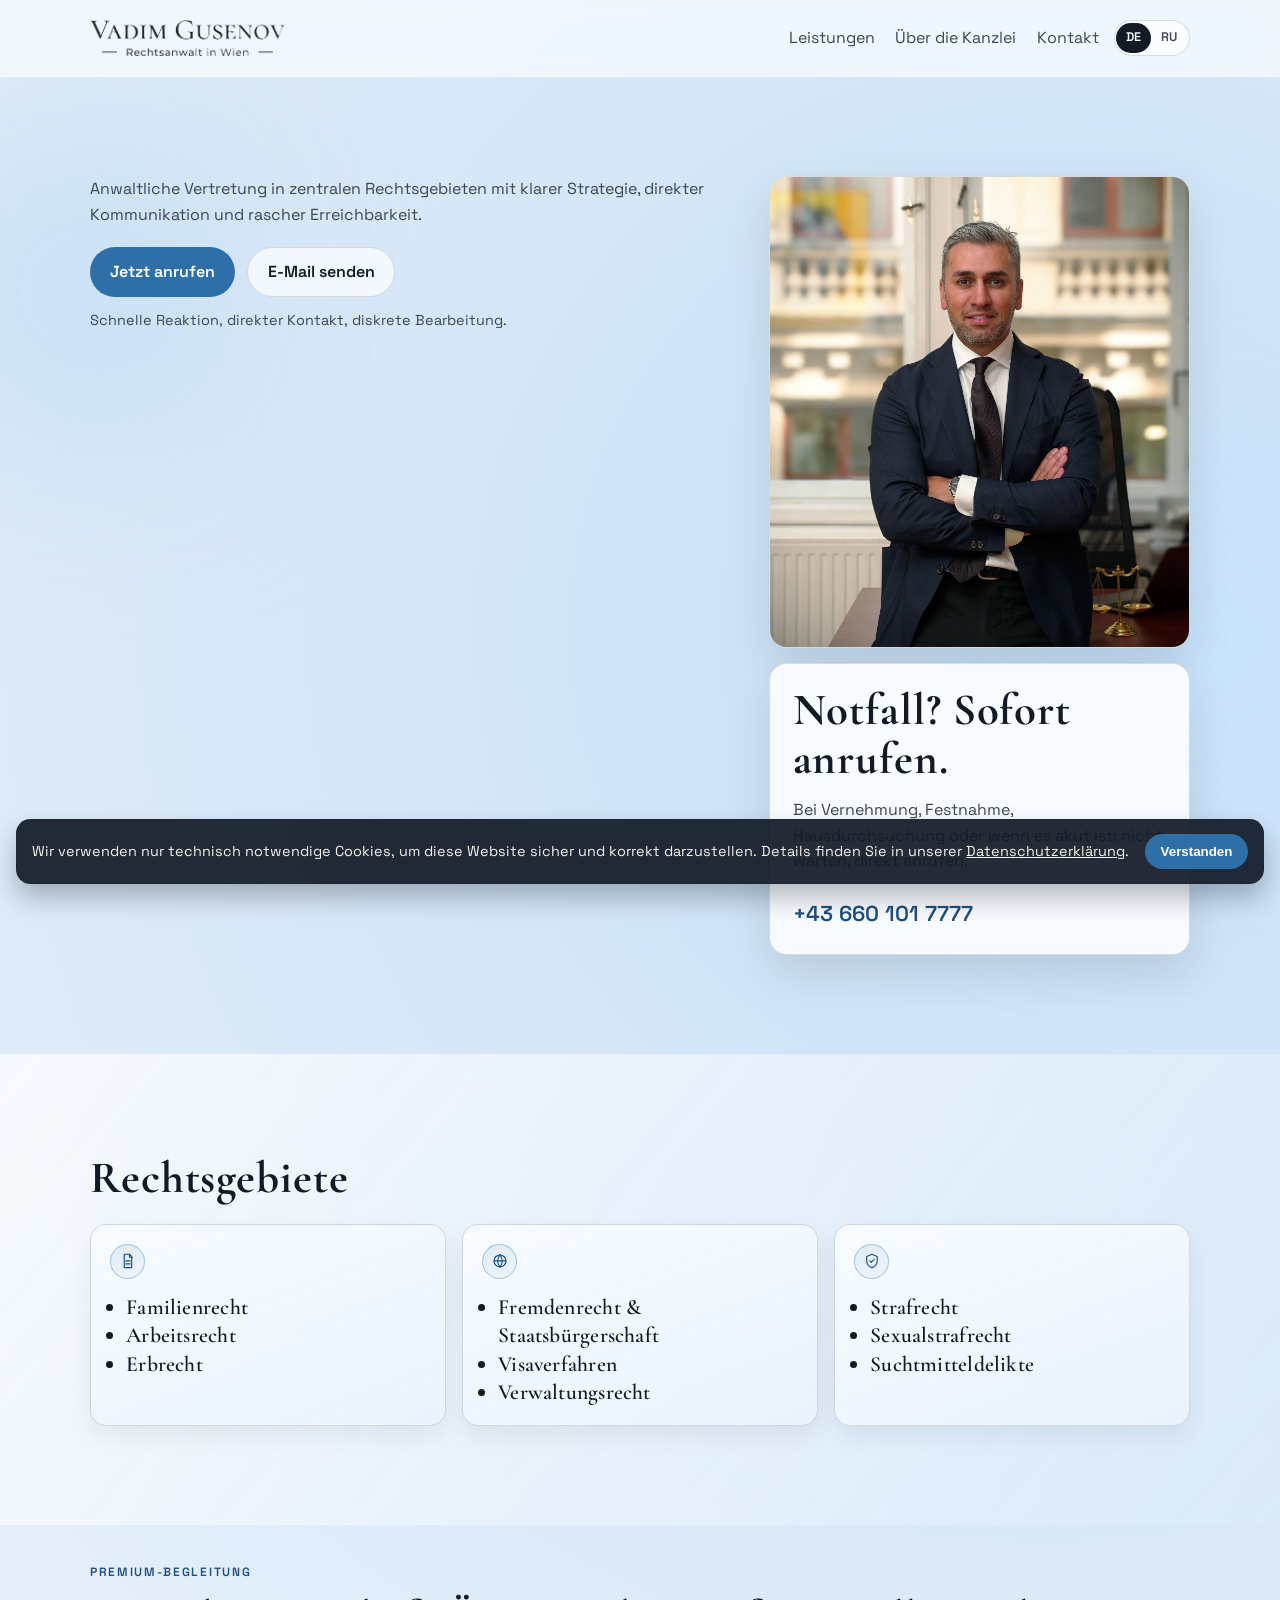
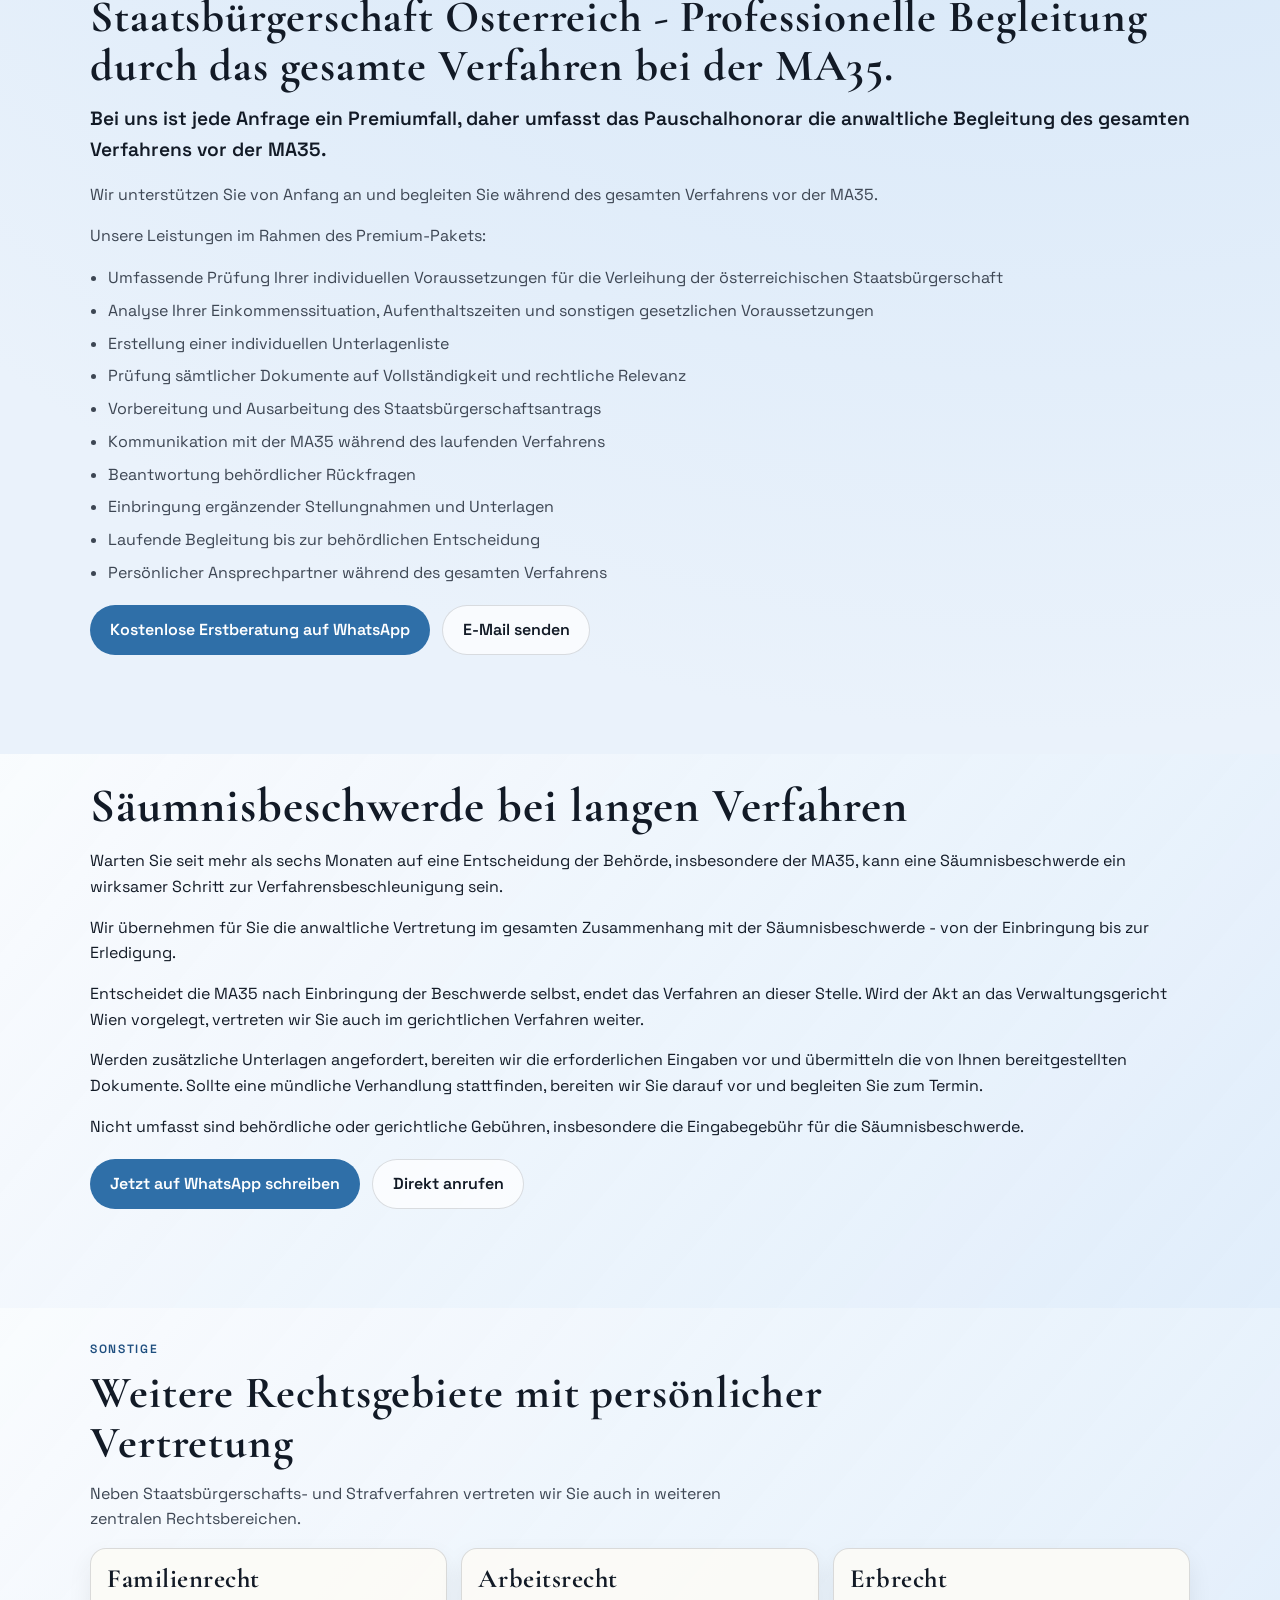
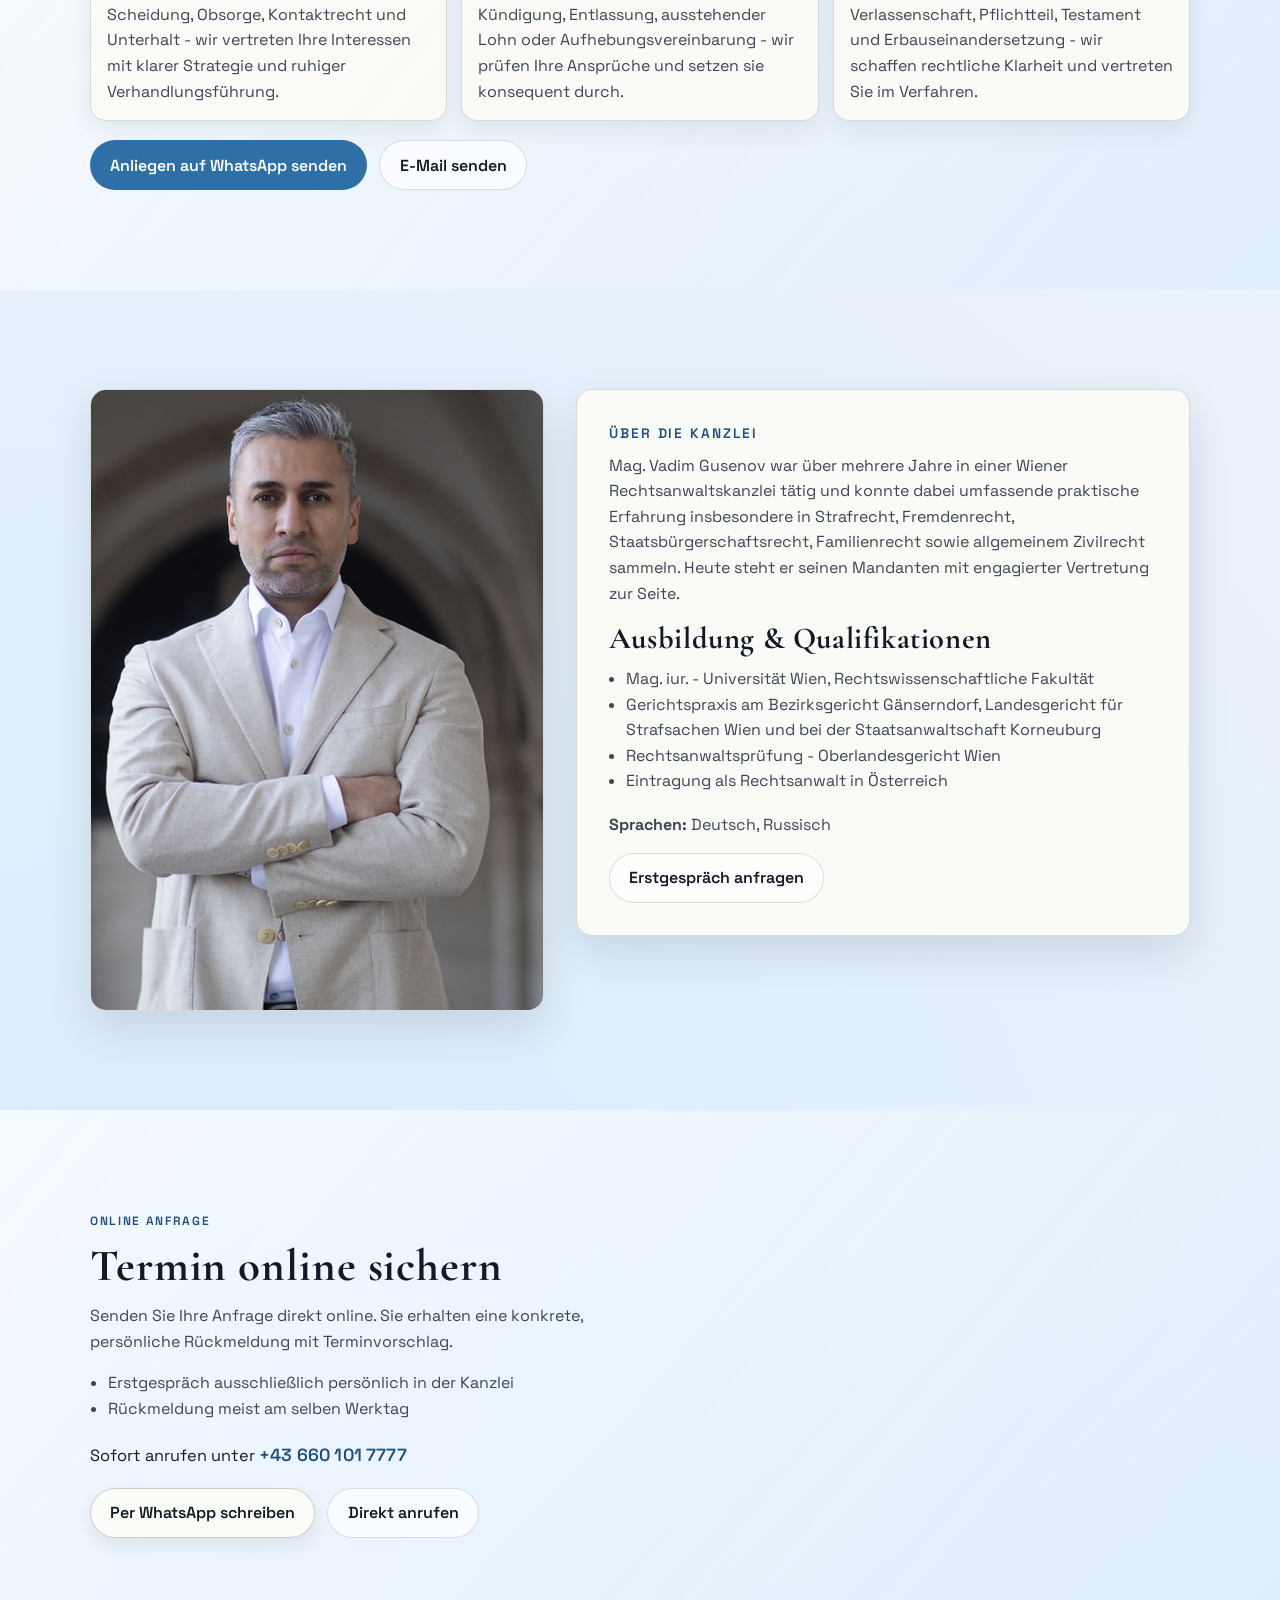
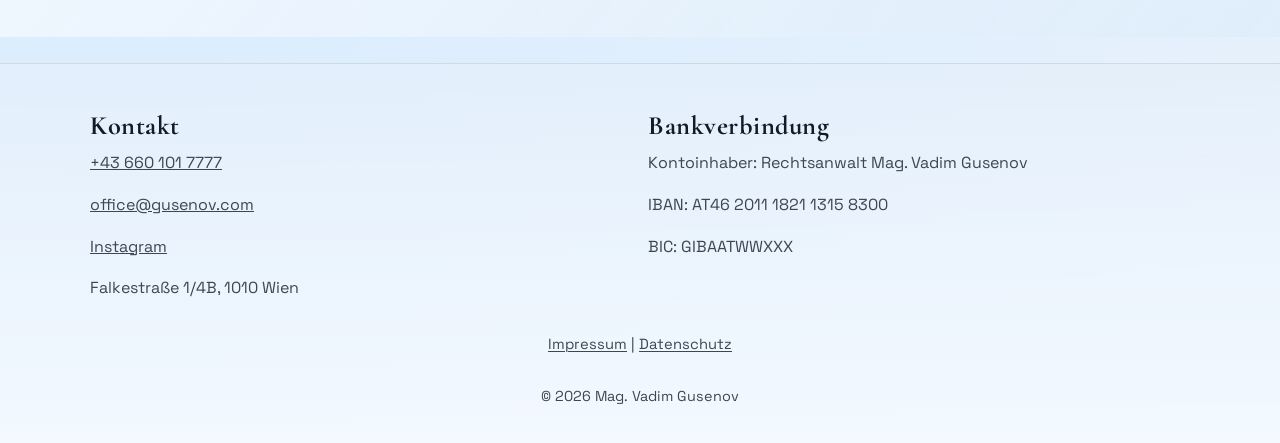
==== commit 5881af9b: "change adress and phone number" ====
--- a/index.html
+++ b/index.html
@@ -97,7 +97,7 @@
               Strategie, direkter Kommunikation und rascher Erreichbarkeit.
             </p>
             <div class="cta-row">
-                <a class="btn btn-primary" href="tel:+436704093793" data-i18n="hero.call">Jetzt anrufen</a>
+                <a class="btn btn-primary" href="tel:+436601017777" data-i18n="hero.call">Jetzt anrufen</a>
               <a class="btn btn-outline" href="mailto:office@gusenov.com" data-i18n="hero.email">E-Mail senden</a>
             </div>
             <p class="hero-trust-note" data-i18n="hero.trust">
@@ -121,7 +121,7 @@
                 Bei Vernehmung, Festnahme, Hausdurchsuchung oder wenn es
                 akut ist: nicht warten, direkt anrufen.
               </p>
-              <a class="emergency-number" href="tel:+436704093793">+43 670 409 37 93</a>
+              <a class="emergency-number" href="tel:+436601017777">+43 660 101 7777</a>
             </aside>
           </div>
         </div>
@@ -209,12 +209,12 @@
             <div class="cta-row">
               <a
                 class="btn btn-primary"
-                href="https://wa.me/436704093793?text=Hallo%20Herr%20Mag.%20Gusenov%2C%20ich%20m%C3%B6chte%20eine%20Beratung%20zur%20Staatsb%C3%BCrgerschaft%20anfragen."
+                href="https://wa.me/436601017777?text=Hallo%20Herr%20Mag.%20Gusenov%2C%20ich%20m%C3%B6chte%20eine%20Beratung%20zur%20Staatsb%C3%BCrgerschaft%20anfragen."
                 target="_blank"
                 rel="noopener noreferrer"
                 data-whatsapp-link
                 data-whatsapp-key="wa.citizenship"
-                data-whatsapp-number="436704093793"
+                data-whatsapp-number="436601017777"
                 data-i18n="citizenship.consult"
               >
                 Kostenlose Erstberatung auf WhatsApp
@@ -246,17 +246,17 @@
           <div class="cta-row delay-cta-row">
             <a
               class="btn btn-primary"
-              href="https://wa.me/436704093793?text=Hallo%20Herr%20Mag.%20Gusenov%2C%20ich%20warte%20seit%20l%C3%A4ngerer%20Zeit%20auf%20eine%20Entscheidung%20der%20MA35%20und%20bitte%20um%20rechtliche%20Pr%C3%BCfung."
+              href="https://wa.me/436601017777?text=Hallo%20Herr%20Mag.%20Gusenov%2C%20ich%20warte%20seit%20l%C3%A4ngerer%20Zeit%20auf%20eine%20Entscheidung%20der%20MA35%20und%20bitte%20um%20rechtliche%20Pr%C3%BCfung."
               target="_blank"
               rel="noopener noreferrer"
               data-whatsapp-link
               data-whatsapp-key="wa.delay"
-              data-whatsapp-number="436704093793"
+              data-whatsapp-number="436601017777"
               data-i18n="delay.cta"
             >
               Jetzt auf WhatsApp schreiben
             </a>
-            <a class="btn btn-outline" href="tel:+436704093793" data-i18n="booking.call">Direkt anrufen</a>
+            <a class="btn btn-outline" href="tel:+436601017777" data-i18n="booking.call">Direkt anrufen</a>
           </div>
         </div>
       </section>
@@ -297,12 +297,12 @@
           <div class="cta-row other-services-cta">
             <a
               class="btn btn-primary"
-              href="https://wa.me/436704093793?text=Hallo%20Herr%20Mag.%20Gusenov%2C%20ich%20brauche%20anwaltliche%20Unterst%C3%BCtzung%20in%20einem%20anderen%20Rechtsgebiet."
+              href="https://wa.me/436601017777?text=Hallo%20Herr%20Mag.%20Gusenov%2C%20ich%20brauche%20anwaltliche%20Unterst%C3%BCtzung%20in%20einem%20anderen%20Rechtsgebiet."
               target="_blank"
               rel="noopener noreferrer"
               data-whatsapp-link
               data-whatsapp-key="wa.other"
-              data-whatsapp-number="436704093793"
+              data-whatsapp-number="436601017777"
               data-i18n="other.cta"
             >
               Anliegen auf WhatsApp senden
@@ -364,22 +364,22 @@
             </ul>
             <p class="booking-urgent">
               <span data-i18n="booking.urgent">Sofort anrufen unter</span>
-              <a class="booking-urgent-number" href="tel:+436704093793">+43 670 409 37 93</a>
+              <a class="booking-urgent-number" href="tel:+436601017777">+43 660 101 7777</a>
             </p>
             <div class="cta-row">
               <a
                 class="btn btn-whatsapp"
-                href="https://wa.me/436704093793?text=Hallo%20Herr%20Mag.%20Gusenov%2C%20ich%20m%C3%B6chte%20einen%20pers%C3%B6nlichen%20Termin%20anfragen."
+                href="https://wa.me/436601017777?text=Hallo%20Herr%20Mag.%20Gusenov%2C%20ich%20m%C3%B6chte%20einen%20pers%C3%B6nlichen%20Termin%20anfragen."
                 target="_blank"
                 rel="noopener noreferrer"
                 data-whatsapp-link
                 data-whatsapp-key="wa.booking"
-                data-whatsapp-number="436704093793"
+                data-whatsapp-number="436601017777"
                 data-i18n="booking.whatsapp"
               >
                 Per WhatsApp schreiben
               </a>
-              <a class="btn btn-outline" href="tel:+436704093793" data-i18n="booking.call">Direkt anrufen</a>
+              <a class="btn btn-outline" href="tel:+436601017777" data-i18n="booking.call">Direkt anrufen</a>
             </div>
           </div>
         </div>
@@ -390,7 +390,7 @@
       <div class="container footer-grid reveal-up">
         <div>
           <h2 data-i18n="footer.contact">Kontakt</h2>
-          <p><a href="tel:+436704093793">+43 670 409 37 93</a></p>
+          <p><a href="tel:+436601017777">+43 660 101 7777</a></p>
           <p><a href="mailto:office@gusenov.com">office@gusenov.com</a></p>
           <p>
             <a
@@ -402,7 +402,7 @@
               Instagram
             </a>
           </p>
-          <p data-i18n="footer.address">Lerchenfelder Gürtel 45/11, 1160 Wien</p>
+          <p data-i18n="footer.address">Falkestraße 1/4B, 1010 Wien</p>
         </div>
         <div>
           <h3 data-i18n="footer.bank">Bankverbindung</h3>
@@ -421,7 +421,7 @@
       <p class="copyright">© <span id="year"></span> Mag. Vadim Gusenov</p>
     </footer>
 
-    <a class="mobile-call-cta" href="tel:+436704093793" data-i18n="hero.call">Jetzt anrufen</a>
+    <a class="mobile-call-cta" href="tel:+436601017777" data-i18n="hero.call">Jetzt anrufen</a>
 
     <div id="cookie-banner" class="cookie-banner" role="dialog" aria-live="polite" aria-label="Cookie-Hinweis" hidden>
       <p data-i18n-html="cookie.text">
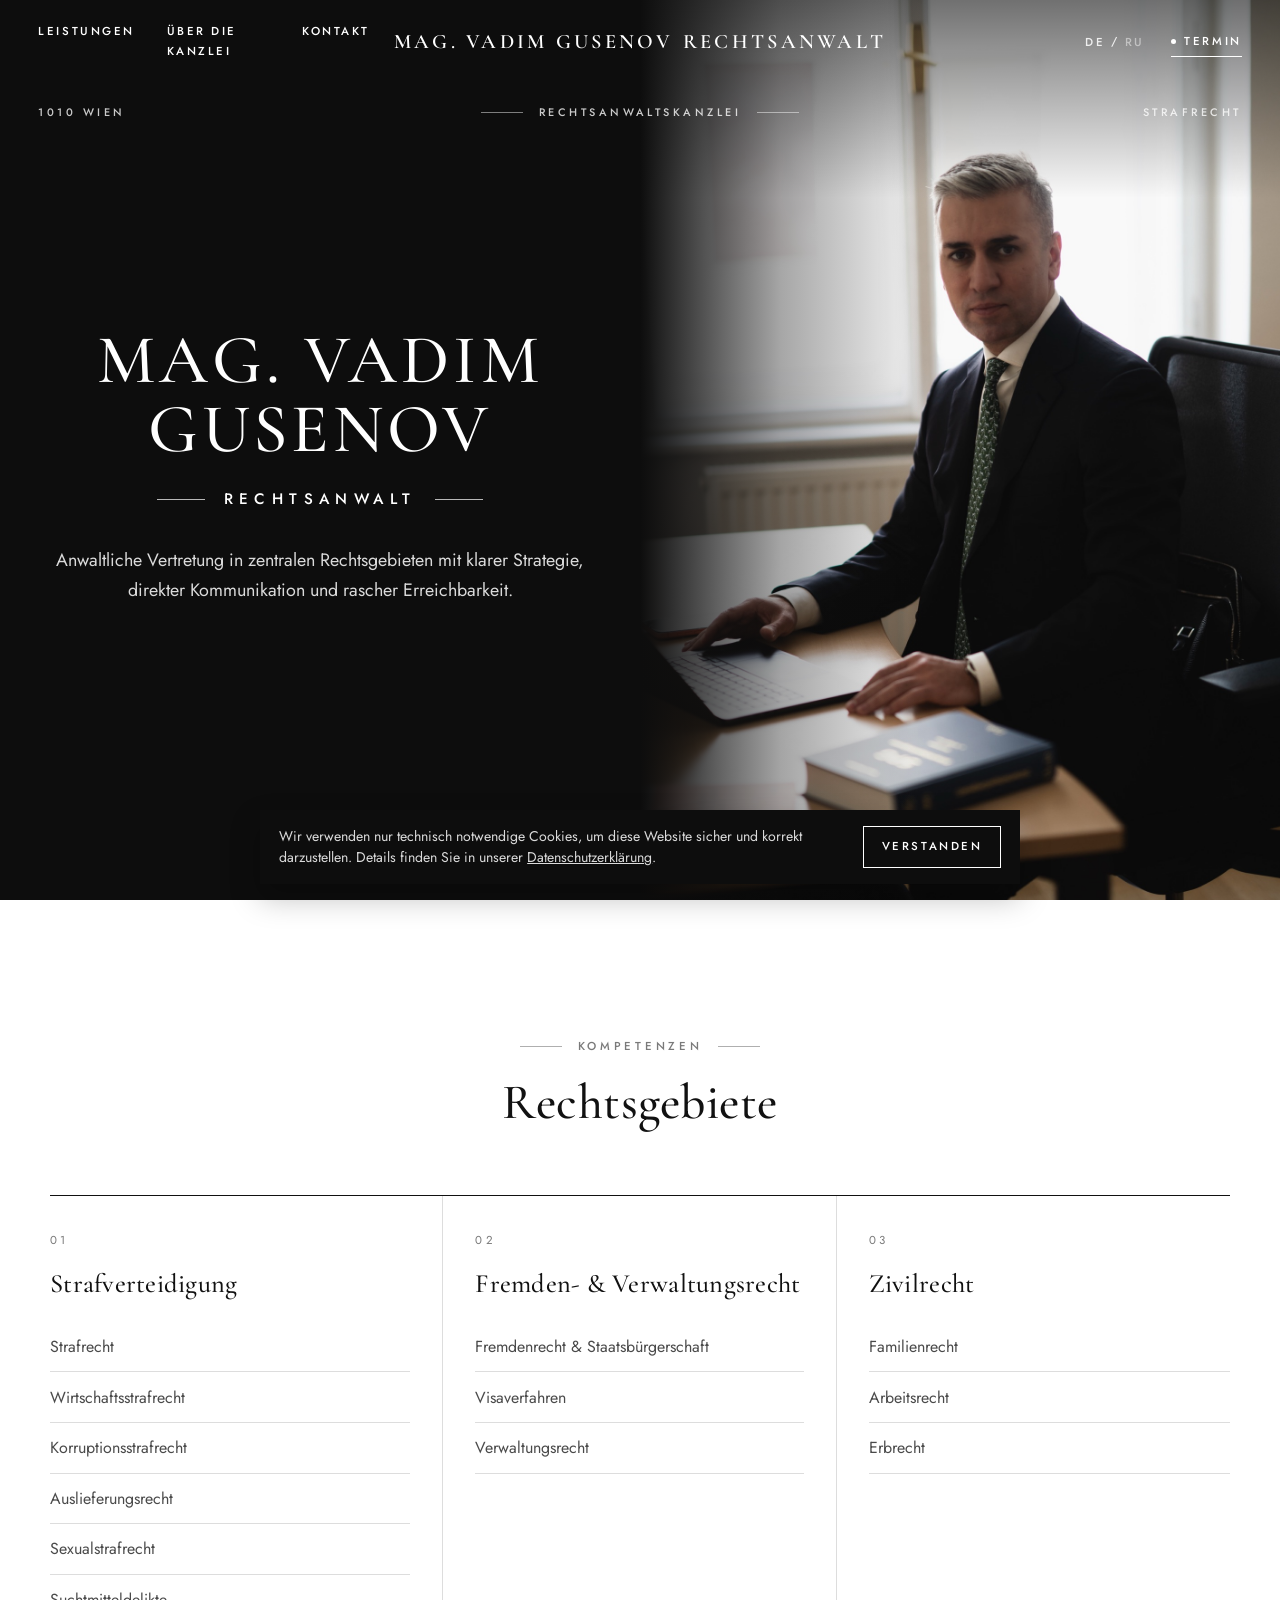
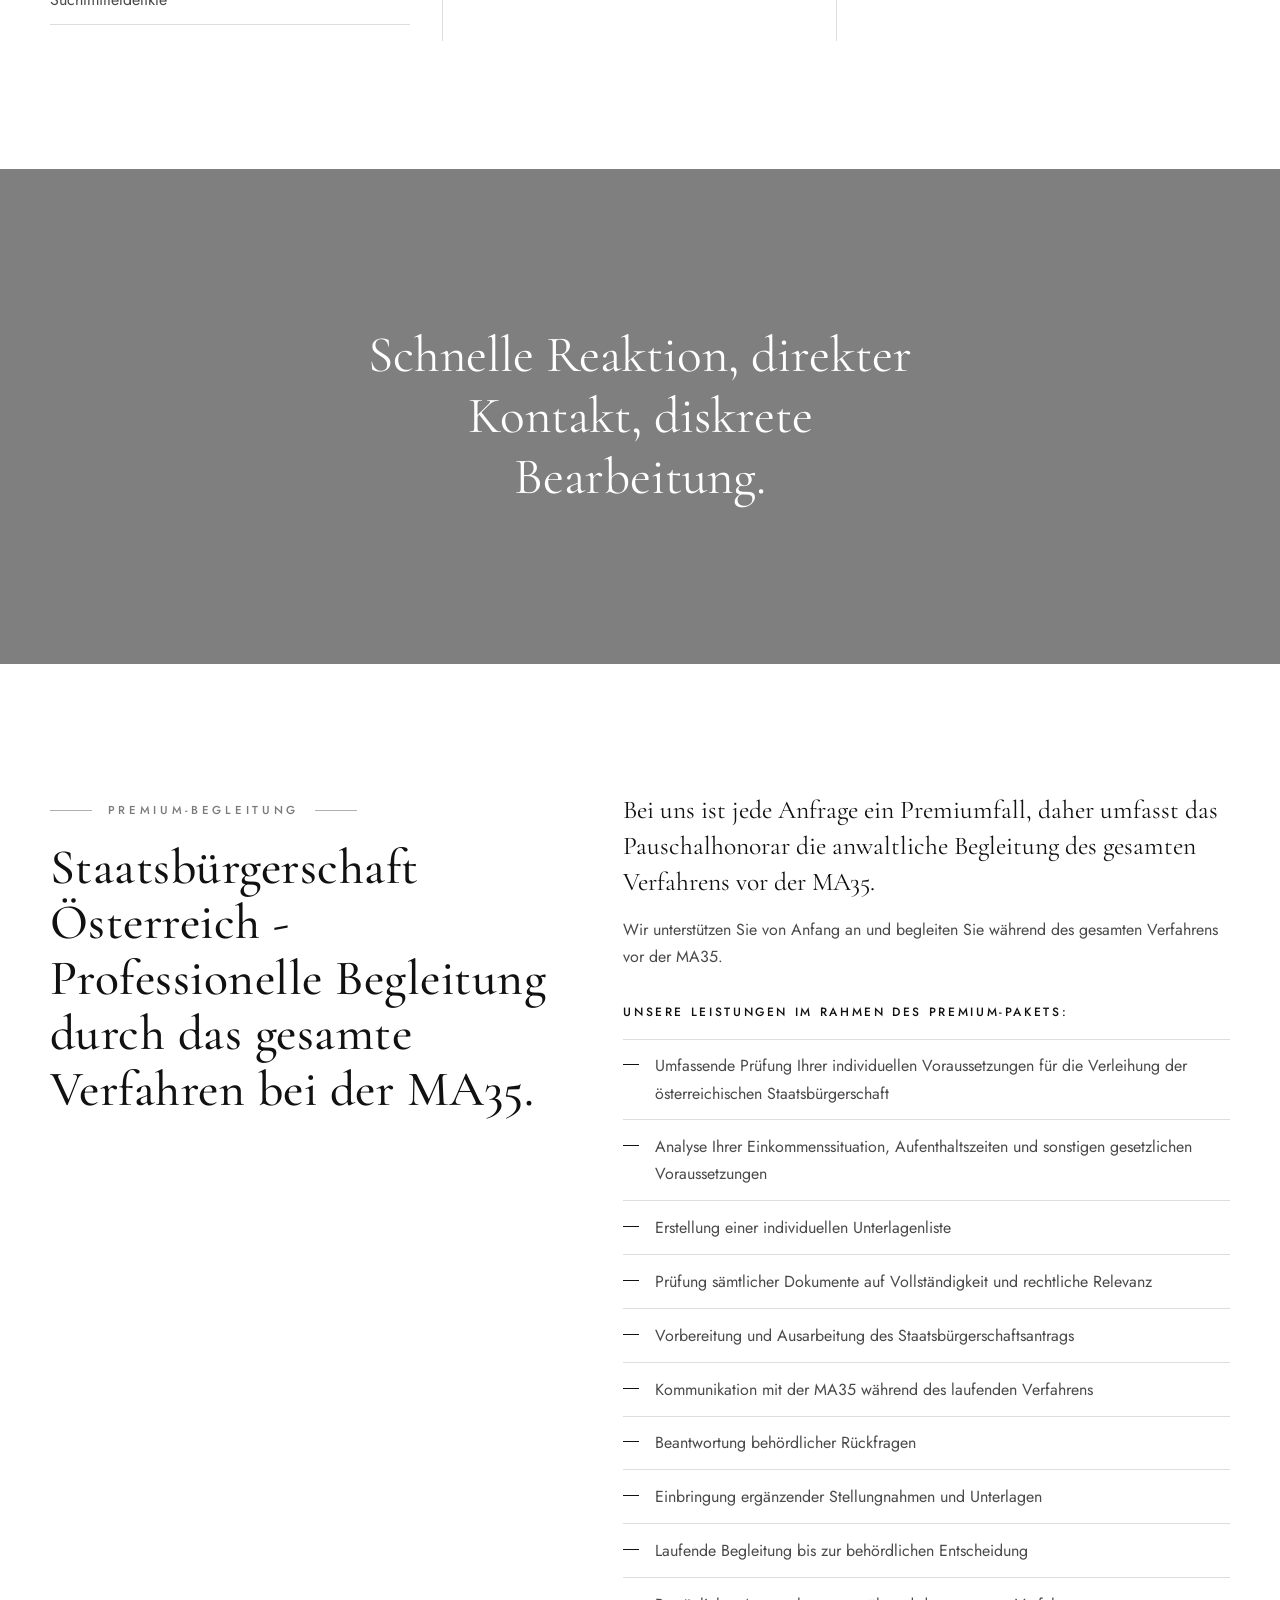
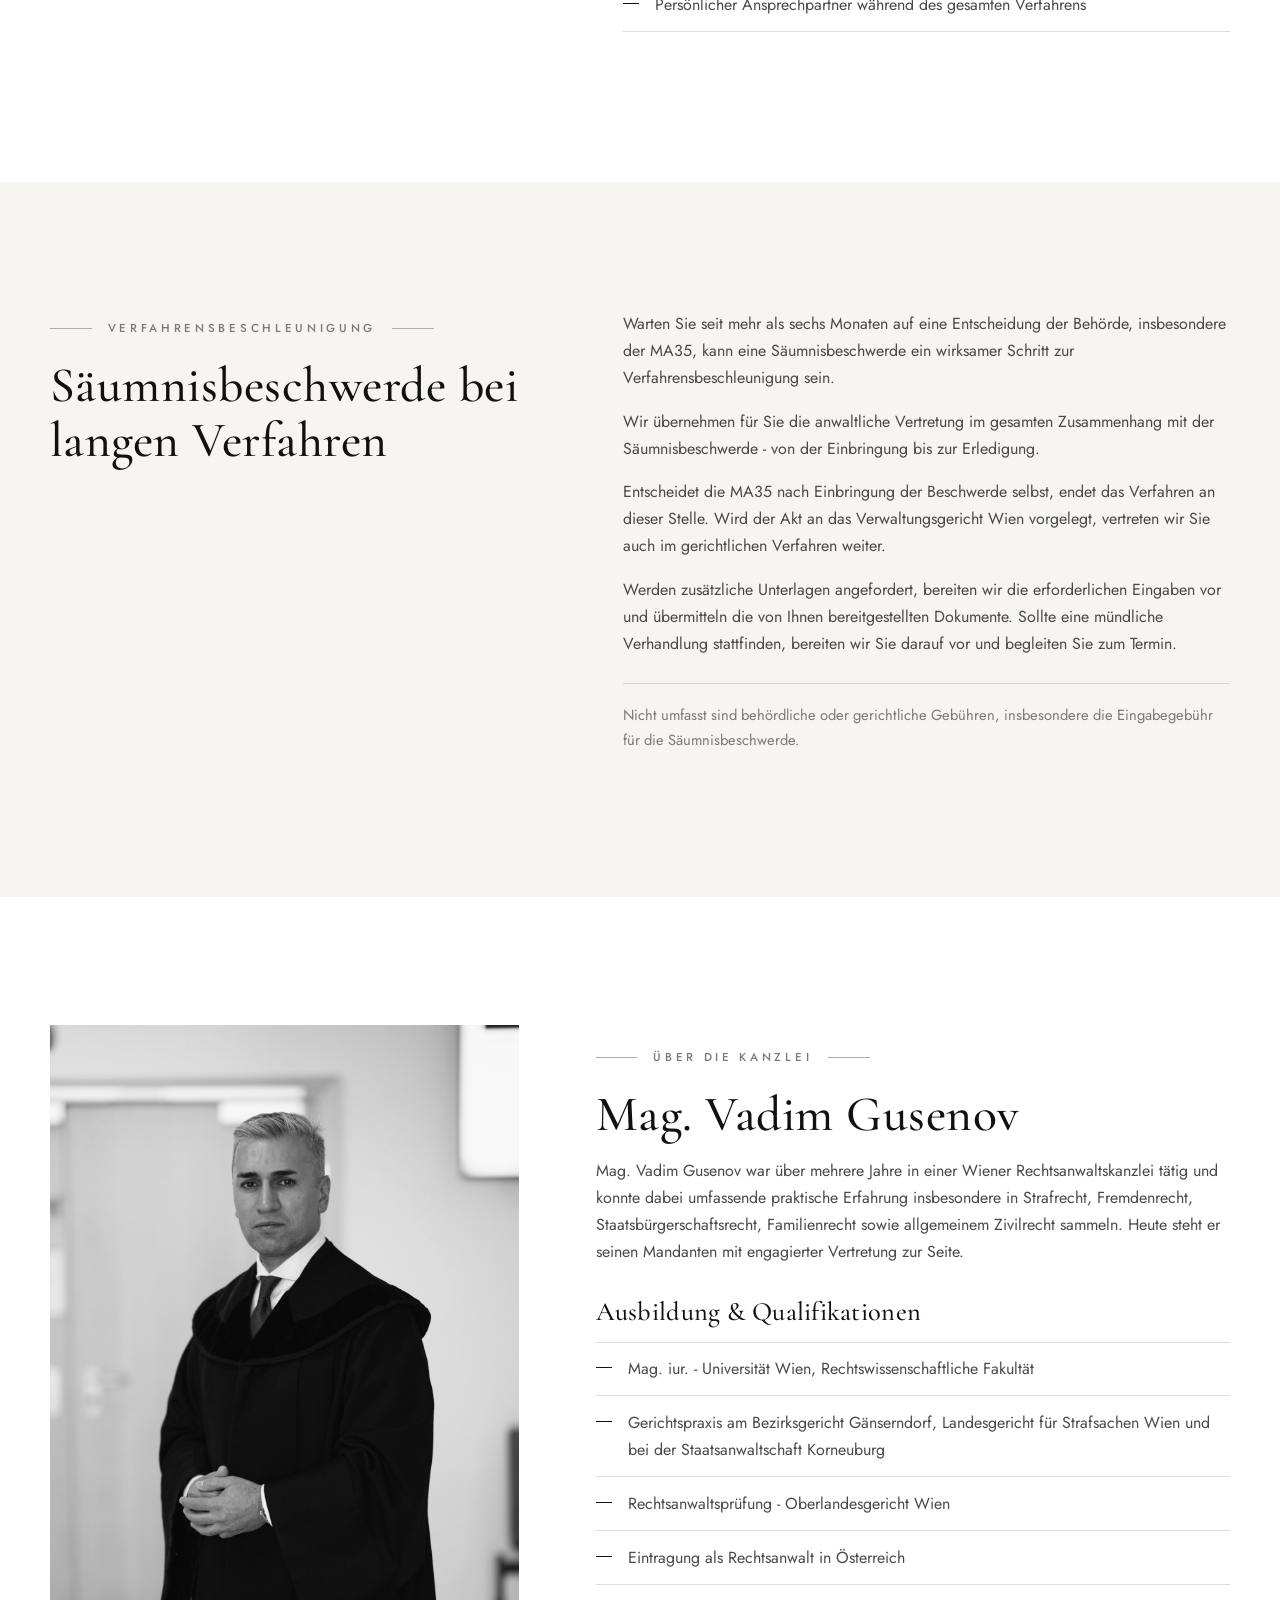
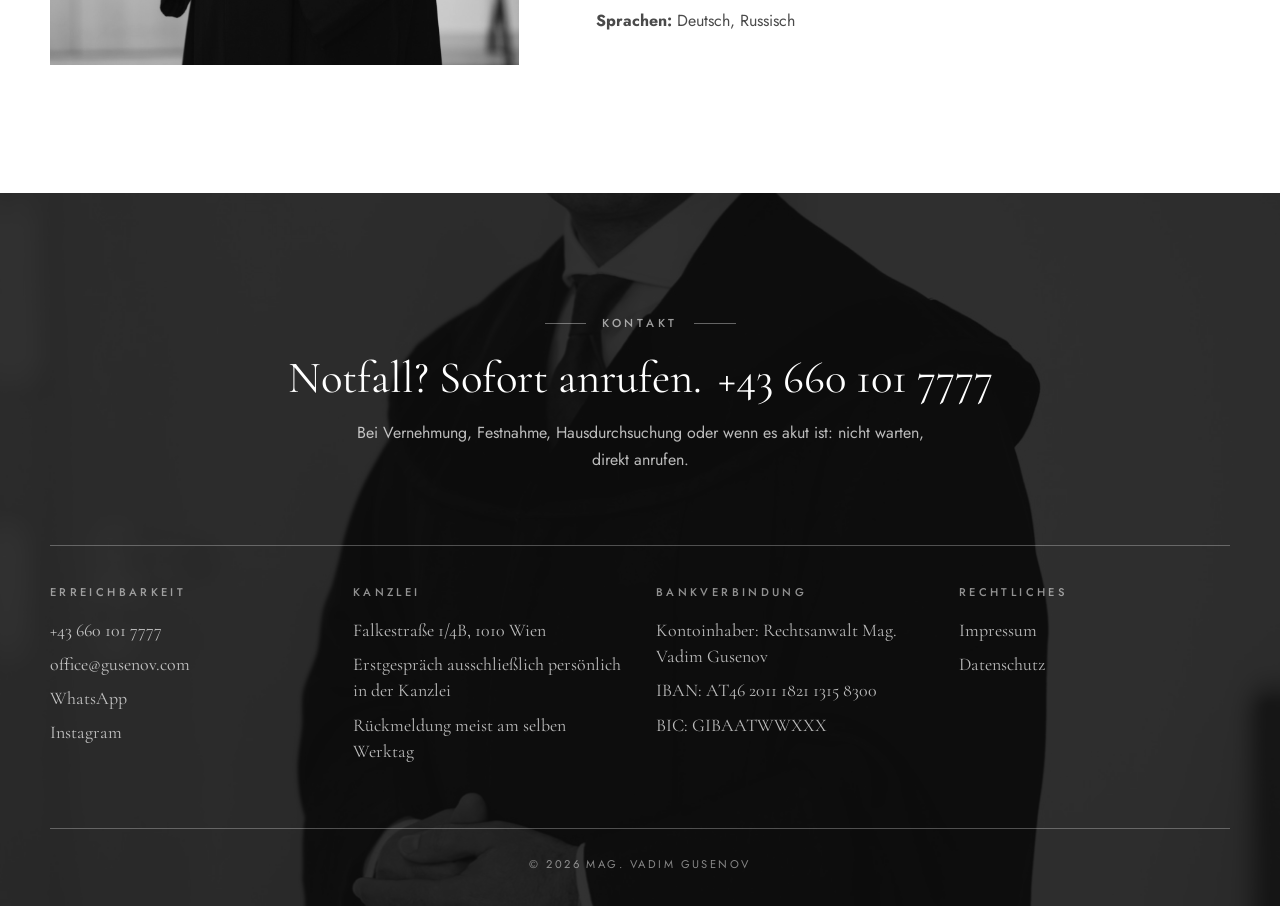
==== commit afc914ec: "POC" ====
--- a/index.html
+++ b/index.html
@@ -6,12 +6,12 @@
     <title>Mag. Vadim Gusenov | Rechtsanwalt in Wien</title>
     <meta
       name="description"
-      content="Rechtsanwalt Mag. Vadim Gusenov in Wien. Vertretung in Familienrecht, Arbeitsrecht, Erbrecht, Fremdenrecht, Verwaltungsrecht und Strafrecht."
+      content="Rechtsanwalt Mag. Vadim Gusenov in Wien. Strafverteidigung inkl. Wirtschafts- und Korruptionsstrafrecht sowie Auslieferungsrecht, Fremdenrecht, Staatsbürgerschaft, Familienrecht, Arbeitsrecht und Erbrecht."
     />
     <link rel="preconnect" href="https://fonts.googleapis.com" />
     <link rel="preconnect" href="https://fonts.gstatic.com" crossorigin />
     <link
-      href="https://fonts.googleapis.com/css2?family=Cormorant+Garamond:wght@500;600;700&family=Space+Grotesk:wght@400;500;600&display=swap"
+      href="https://fonts.googleapis.com/css2?family=Cormorant+Garamond:wght@500;600;700&family=Jost:wght@400;500;600&display=swap"
       rel="stylesheet"
     />
     <link rel="stylesheet" href="styles.css" />
@@ -60,141 +60,136 @@
     </script>
   </head>
   <body>
-    <div class="background-shape background-shape-left" aria-hidden="true"></div>
-    <div class="background-shape background-shape-right" aria-hidden="true"></div>
-
-    <header class="site-header">
-      <div class="container nav-wrap">
+    <header class="site-header" data-header>
+      <div class="header-inner">
+        <nav class="nav nav-main" id="site-nav">
+          <a href="#leistungen" data-i18n="nav.services">Leistungen</a>
+          <a href="#kanzlei" data-i18n="nav.about">Über die Kanzlei</a>
+          <a href="#kontakt" data-i18n="nav.contact">Kontakt</a>
+        </nav>
+
         <a class="brand" href="#top">
-          <img
-            class="brand-logo"
-            src="assets/images/logo.png"
-            alt="Kanzlei Logo"
-            width="120"
-            height="36"
-          />
+          <span>Mag. Vadim Gusenov</span>
+          <span>Rechtsanwalt</span>
         </a>
+
         <div class="header-actions">
-          <nav class="nav">
-            <a href="#leistungen" data-i18n="nav.services">Leistungen</a>
-            <a href="#kanzlei" data-i18n="nav.about">Über die Kanzlei</a>
-            <a href="#kontakt" data-i18n="nav.contact">Kontakt</a>
-          </nav>
           <div class="lang-switch" role="group" aria-label="Language switcher">
             <button class="lang-btn is-active" type="button" data-lang="de">DE</button>
+            <span aria-hidden="true">/</span>
             <button class="lang-btn" type="button" data-lang="ru">RU</button>
           </div>
+          <a class="header-cta" href="#kontakt" data-i18n="nav.appointment">Termin</a>
+          <button
+            class="nav-toggle"
+            type="button"
+            aria-controls="site-nav"
+            aria-expanded="false"
+            aria-label="Menü"
+            data-nav-toggle
+          >
+            <span></span>
+            <span></span>
+          </button>
         </div>
       </div>
     </header>
 
     <main id="top">
-      <section class="hero section">
-        <div class="container hero-grid">
-          <div class="hero-copy reveal-up">
-            <p data-i18n="hero.lead">
-              Anwaltliche Vertretung in zentralen Rechtsgebieten mit klarer
-              Strategie, direkter Kommunikation und rascher Erreichbarkeit.
-            </p>
-            <div class="cta-row">
-                <a class="btn btn-primary" href="tel:+436601017777" data-i18n="hero.call">Jetzt anrufen</a>
-              <a class="btn btn-outline" href="mailto:office@gusenov.com" data-i18n="hero.email">E-Mail senden</a>
-            </div>
-            <p class="hero-trust-note" data-i18n="hero.trust">
-              Schnelle Reaktion, direkter Kontakt, diskrete Bearbeitung.
-            </p>
-          </div>
-
-          <div class="hero-visual reveal-up delay-1">
-            <figure class="portrait-wrap">
-              <img
-                class="portrait"
-                src="assets/images/vadim-gusenov.jpg"
-                alt="Mag. Vadim Gusenov"
-                width="693"
-                height="654"
-              />
-            </figure>
-            <aside class="hero-card">
-              <h2 data-i18n="hero.urgentTitle">Notfall? Sofort anrufen.</h2>
-              <p data-i18n="hero.urgentText">
-                Bei Vernehmung, Festnahme, Hausdurchsuchung oder wenn es
-                akut ist: nicht warten, direkt anrufen.
-              </p>
-              <a class="emergency-number" href="tel:+436601017777">+43 660 101 7777</a>
-            </aside>
-          </div>
-        </div>
-      </section>
-
-      <section id="leistungen" class="section section-soft">
+      <section class="hero" aria-label="Mag. Vadim Gusenov">
+        <div class="hero-slides" aria-hidden="true">
+          <div class="hero-slide is-active" style="background-image: url('assets/images/gusenov-kanzlei.jpg')"></div>
+          <div class="hero-slide" style="background-image: url('assets/images/gusenov-robe.jpg')"></div>
+        </div>
+        <div class="hero-overlay" aria-hidden="true"></div>
+
+        <div class="hero-meta">
+          <span>1010 Wien</span>
+          <span class="rule-label" data-i18n="hero.office">Rechtsanwaltskanzlei</span>
+          <span data-i18n="hero.focus">Strafrecht</span>
+        </div>
+
+        <div class="hero-content">
+          <h1 class="hero-title reveal-up">Mag. Vadim Gusenov</h1>
+          <p class="hero-role reveal-up delay-1" data-i18n="hero.role">Rechtsanwalt</p>
+          <p class="hero-lead reveal-up delay-2" data-i18n="hero.lead">
+            Anwaltliche Vertretung in zentralen Rechtsgebieten mit klarer
+            Strategie, direkter Kommunikation und rascher Erreichbarkeit.
+          </p>
+        </div>
+
+        <div class="hero-dots" data-hero-dots></div>
+        <a class="hero-scroll" href="#leistungen" aria-label="Weiter"><span></span></a>
+      </section>
+
+      <section id="leistungen" class="section">
         <div class="container">
           <div class="section-head reveal-up">
+            <p class="rule-label" data-i18n="areas.eyebrow">Kompetenzen</p>
             <h2 data-i18n="areas.title">Rechtsgebiete</h2>
           </div>
           <div class="areas-grid">
-            <article class="area-card reveal-up">
-              <span class="area-icon area-icon-zr" aria-hidden="true">
-                <svg viewBox="0 0 24 24" role="presentation" focusable="false">
-                  <path d="M7 3h7l3 3v15H7z" />
-                  <path d="M14 3v4h4" />
-                  <path d="M9 12h6" />
-                  <path d="M9 16h6" />
-                </svg>
-              </span>
+            <article class="area-col reveal-up">
+              <span class="area-num">01</span>
+              <h3 data-i18n="areas.criminal.title">Strafverteidigung</h3>
+              <ul>
+                <li data-i18n="areas.criminal.1">Strafrecht</li>
+                <li data-i18n="areas.criminal.2">Wirtschaftsstrafrecht</li>
+                <li data-i18n="areas.criminal.3">Korruptionsstrafrecht</li>
+                <li data-i18n="areas.criminal.4">Auslieferungsrecht</li>
+                <li data-i18n="areas.criminal.5">Sexualstrafrecht</li>
+                <li data-i18n="areas.criminal.6">Suchtmitteldelikte</li>
+              </ul>
+            </article>
+            <article class="area-col reveal-up delay-1">
+              <span class="area-num">02</span>
+              <h3 data-i18n="areas.foreign.title">Fremden- &amp; Verwaltungsrecht</h3>
+              <ul>
+                <li data-i18n="areas.foreign.1">Fremdenrecht & Staatsbürgerschaft</li>
+                <li data-i18n="areas.foreign.2">Visaverfahren</li>
+                <li data-i18n="areas.foreign.3">Verwaltungsrecht</li>
+              </ul>
+            </article>
+            <article class="area-col reveal-up delay-2">
+              <span class="area-num">03</span>
+              <h3 data-i18n="areas.civil.title">Zivilrecht</h3>
               <ul>
                 <li data-i18n="areas.civil.1">Familienrecht</li>
                 <li data-i18n="areas.civil.2">Arbeitsrecht</li>
                 <li data-i18n="areas.civil.3">Erbrecht</li>
               </ul>
             </article>
-            <article class="area-card reveal-up delay-1">
-              <span class="area-icon area-icon-ab" aria-hidden="true">
-                <svg viewBox="0 0 24 24" role="presentation" focusable="false">
-                  <circle cx="12" cy="12" r="8" />
-                  <path d="M4 12h16" />
-                  <path d="M12 4a12 12 0 0 1 0 16" />
-                  <path d="M12 4a12 12 0 0 0 0 16" />
-                </svg>
-              </span>
-              <ul>
-                <li data-i18n="areas.foreign.1">Fremdenrecht & Staatsbürgerschaft</li>
-                <li data-i18n="areas.foreign.2">Visaverfahren</li>
-                <li data-i18n="areas.foreign.3">Verwaltungsrecht</li>
-              </ul>
-            </article>
-            <article class="area-card reveal-up delay-2">
-              <span class="area-icon area-icon-sr" aria-hidden="true">
-                <svg viewBox="0 0 24 24" role="presentation" focusable="false">
-                  <path d="M12 3l7 3v6c0 4.5-2.8 7.5-7 9-4.2-1.5-7-4.5-7-9V6z" />
-                  <path d="M9 12l2 2 4-4" />
-                </svg>
-              </span>
-              <ul>
-                <li data-i18n="areas.criminal.1">Strafrecht</li>
-                <li data-i18n="areas.criminal.2">Sexualstrafrecht</li>
-                <li data-i18n="areas.criminal.3">Suchtmitteldelikte</li>
-              </ul>
-            </article>
-          </div>
-        </div>
-      </section>
-
-      <section id="staatsbuergerschaft" class="section citizenship-section">
-        <div class="container citizenship-grid reveal-up">
-          <div>
-            <p class="eyebrow" data-i18n="citizenship.eyebrow">Premium-Begleitung</p>
+          </div>
+        </div>
+      </section>
+
+      <section
+        class="image-band"
+        style="background-image: url('assets/images/gusenov-kanzlei.jpg')"
+        aria-label="Kanzlei"
+      >
+        <p class="image-band-text reveal-up" data-i18n="hero.trust">
+          Schnelle Reaktion, direkter Kontakt, diskrete Bearbeitung.
+        </p>
+      </section>
+
+      <section id="staatsbuergerschaft" class="section">
+        <div class="container split-grid">
+          <div class="split-head reveal-up">
+            <p class="rule-label" data-i18n="citizenship.eyebrow">Premium-Begleitung</p>
             <h2 data-i18n="citizenship.title">Staatsbürgerschaft Österreich - Professionelle Begleitung durch das gesamte Verfahren bei der MA35.</h2>
-            <p class="citizenship-lead" data-i18n="citizenship.lead">
+          </div>
+          <div class="split-body reveal-up delay-1">
+            <p class="lead" data-i18n="citizenship.lead">
               Bei uns ist jede Anfrage ein Premiumfall, daher umfasst das Pauschalhonorar die anwaltliche Begleitung des gesamten Verfahrens vor der MA35.
             </p>
             <p data-i18n="citizenship.ctaLead">
               Wir unterstützen Sie von Anfang an und begleiten Sie während des gesamten Verfahrens vor der MA35.
             </p>
-            <p data-i18n="citizenship.facts">
+            <p class="list-title" data-i18n="citizenship.facts">
               Unsere Leistungen im Rahmen des Premium-Pakets:
             </p>
-            <ul class="citizenship-services">
+            <ul class="line-list">
               <li data-i18n="citizenship.points.1">Umfassende Prüfung Ihrer individuellen Voraussetzungen für die Verleihung der österreichischen Staatsbürgerschaft</li>
               <li data-i18n="citizenship.points.2">Analyse Ihrer Einkommenssituation, Aufenthaltszeiten und sonstigen gesetzlichen Voraussetzungen</li>
               <li data-i18n="citizenship.points.3">Erstellung einer individuellen Unterlagenliste</li>
@@ -206,127 +201,50 @@
               <li data-i18n="citizenship.points.9">Laufende Begleitung bis zur behördlichen Entscheidung</li>
               <li data-i18n="citizenship.points.10">Persönlicher Ansprechpartner während des gesamten Verfahrens</li>
             </ul>
-            <div class="cta-row">
-              <a
-                class="btn btn-primary"
-                href="https://wa.me/436601017777?text=Hallo%20Herr%20Mag.%20Gusenov%2C%20ich%20m%C3%B6chte%20eine%20Beratung%20zur%20Staatsb%C3%BCrgerschaft%20anfragen."
-                target="_blank"
-                rel="noopener noreferrer"
-                data-whatsapp-link
-                data-whatsapp-key="wa.citizenship"
-                data-whatsapp-number="436601017777"
-                data-i18n="citizenship.consult"
-              >
-                Kostenlose Erstberatung auf WhatsApp
-              </a>
-              <a class="btn btn-outline" href="mailto:office@gusenov.com" data-i18n="hero.email">E-Mail senden</a>
-            </div>
-          </div>
-        </div>
-      </section>
-
-      <section id="ma35-beschleunigen" class="section delay-section section-soft">
-        <div class="container delay-content reveal-up">
-          <h2 data-i18n="delay.title">Säumnisbeschwerde bei langen Verfahren</h2>
-          <p data-i18n="delay.p1">
-            Warten Sie seit mehr als sechs Monaten auf eine Entscheidung der Behörde, insbesondere der MA35, kann eine Säumnisbeschwerde ein wirksamer Schritt zur Verfahrensbeschleunigung sein.
-          </p>
-          <p data-i18n="delay.p2">
-            Wir übernehmen für Sie die anwaltliche Vertretung im gesamten Zusammenhang mit der Säumnisbeschwerde - von der Einbringung bis zur Erledigung.
-          </p>
-          <p data-i18n="delay.p3">
-            Entscheidet die MA35 nach Einbringung der Beschwerde selbst, endet das Verfahren an dieser Stelle. Wird der Akt an das Verwaltungsgericht Wien vorgelegt, vertreten wir Sie auch im gerichtlichen Verfahren weiter.
-          </p>
-          <p data-i18n="delay.p4">
-            Werden zusätzliche Unterlagen angefordert, bereiten wir die erforderlichen Eingaben vor und übermitteln die von Ihnen bereitgestellten Dokumente. Sollte eine mündliche Verhandlung stattfinden, bereiten wir Sie darauf vor und begleiten Sie zum Termin.
-          </p>
-          <p class="delay-note" data-i18n="delay.note">
-            Nicht umfasst sind behördliche oder gerichtliche Gebühren, insbesondere die Eingabegebühr für die Säumnisbeschwerde.
-          </p>
-          <div class="cta-row delay-cta-row">
-            <a
-              class="btn btn-primary"
-              href="https://wa.me/436601017777?text=Hallo%20Herr%20Mag.%20Gusenov%2C%20ich%20warte%20seit%20l%C3%A4ngerer%20Zeit%20auf%20eine%20Entscheidung%20der%20MA35%20und%20bitte%20um%20rechtliche%20Pr%C3%BCfung."
-              target="_blank"
-              rel="noopener noreferrer"
-              data-whatsapp-link
-              data-whatsapp-key="wa.delay"
-              data-whatsapp-number="436601017777"
-              data-i18n="delay.cta"
-            >
-              Jetzt auf WhatsApp schreiben
-            </a>
-            <a class="btn btn-outline" href="tel:+436601017777" data-i18n="booking.call">Direkt anrufen</a>
-          </div>
-        </div>
-      </section>
-
-      <section id="sonstige" class="section other-services-section section-soft">
-        <div class="container reveal-up">
-          <div class="section-head other-services-head">
-            <p class="eyebrow" data-i18n="other.eyebrow">Sonstige</p>
-            <h2 data-i18n="other.title">Weitere Rechtsgebiete mit persönlicher Vertretung</h2>
-            <p data-i18n="other.lead">
-              Neben Staatsbürgerschafts- und Strafverfahren vertreten wir Sie auch in weiteren zentralen Rechtsbereichen.
-            </p>
-          </div>
-
-          <div class="other-services-grid">
-            <article class="other-service-card">
-              <h3 data-i18n="other.family.title">Familienrecht</h3>
-              <p data-i18n="other.family.text">
-                Scheidung, Obsorge, Kontaktrecht und Unterhalt - wir vertreten Ihre Interessen mit klarer Strategie und ruhiger Verhandlungsführung.
-              </p>
-            </article>
-
-            <article class="other-service-card">
-              <h3 data-i18n="other.work.title">Arbeitsrecht</h3>
-              <p data-i18n="other.work.text">
-                Kündigung, Entlassung, ausstehender Lohn oder Aufhebungsvereinbarung - wir prüfen Ihre Ansprüche und setzen sie konsequent durch.
-              </p>
-            </article>
-
-            <article class="other-service-card">
-              <h3 data-i18n="other.inheritance.title">Erbrecht</h3>
-              <p data-i18n="other.inheritance.text">
-                Verlassenschaft, Pflichtteil, Testament und Erbauseinandersetzung - wir schaffen rechtliche Klarheit und vertreten Sie im Verfahren.
-              </p>
-            </article>
-          </div>
-
-          <div class="cta-row other-services-cta">
-            <a
-              class="btn btn-primary"
-              href="https://wa.me/436601017777?text=Hallo%20Herr%20Mag.%20Gusenov%2C%20ich%20brauche%20anwaltliche%20Unterst%C3%BCtzung%20in%20einem%20anderen%20Rechtsgebiet."
-              target="_blank"
-              rel="noopener noreferrer"
-              data-whatsapp-link
-              data-whatsapp-key="wa.other"
-              data-whatsapp-number="436601017777"
-              data-i18n="other.cta"
-            >
-              Anliegen auf WhatsApp senden
-            </a>
-            <a class="btn btn-outline" href="mailto:office@gusenov.com" data-i18n="hero.email">E-Mail senden</a>
+          </div>
+        </div>
+      </section>
+
+      <section id="ma35-beschleunigen" class="section section-muted">
+        <div class="container split-grid">
+          <div class="split-head reveal-up">
+            <p class="rule-label" data-i18n="delay.eyebrow">Verfahrensbeschleunigung</p>
+            <h2 data-i18n="delay.title">Säumnisbeschwerde bei langen Verfahren</h2>
+          </div>
+          <div class="split-body reveal-up delay-1">
+            <p data-i18n="delay.p1">
+              Warten Sie seit mehr als sechs Monaten auf eine Entscheidung der Behörde, insbesondere der MA35, kann eine Säumnisbeschwerde ein wirksamer Schritt zur Verfahrensbeschleunigung sein.
+            </p>
+            <p data-i18n="delay.p2">
+              Wir übernehmen für Sie die anwaltliche Vertretung im gesamten Zusammenhang mit der Säumnisbeschwerde - von der Einbringung bis zur Erledigung.
+            </p>
+            <p data-i18n="delay.p3">
+              Entscheidet die MA35 nach Einbringung der Beschwerde selbst, endet das Verfahren an dieser Stelle. Wird der Akt an das Verwaltungsgericht Wien vorgelegt, vertreten wir Sie auch im gerichtlichen Verfahren weiter.
+            </p>
+            <p data-i18n="delay.p4">
+              Werden zusätzliche Unterlagen angefordert, bereiten wir die erforderlichen Eingaben vor und übermitteln die von Ihnen bereitgestellten Dokumente. Sollte eine mündliche Verhandlung stattfinden, bereiten wir Sie darauf vor und begleiten Sie zum Termin.
+            </p>
+            <p class="note" data-i18n="delay.note">
+              Nicht umfasst sind behördliche oder gerichtliche Gebühren, insbesondere die Eingabegebühr für die Säumnisbeschwerde.
+            </p>
           </div>
         </div>
       </section>
 
       <section id="kanzlei" class="section">
-        <div class="container kanzlei-section reveal-up">
-          <figure class="kanzlei-photo-wrap">
-            <picture>
-              <img
-                class="kanzlei-photo"
-                src="assets/images/vadim-gusenov1.jpg"
-                alt="Mag. Vadim Gusenov"
-                width="693"
-                height="654"
-              />
-            </picture>
+        <div class="container about-grid">
+          <figure class="about-photo reveal-up">
+            <img
+              src="assets/images/gusenov-robe.jpg"
+              alt="Mag. Vadim Gusenov"
+              width="1333"
+              height="2000"
+              loading="lazy"
+            />
           </figure>
-          <div class="kanzlei-content">
-            <p class="eyebrow" data-i18n="about.eyebrow">Über die Kanzlei</p>
+          <div class="about-content reveal-up delay-1">
+            <p class="rule-label" data-i18n="about.eyebrow">Über die Kanzlei</p>
+            <h2>Mag. Vadim Gusenov</h2>
             <p data-i18n="about.bio">
               Mag. Vadim Gusenov war über mehrere Jahre in einer Wiener Rechtsanwaltskanzlei
               tätig und konnte dabei umfassende praktische Erfahrung insbesondere in Strafrecht,
@@ -334,7 +252,7 @@
               sammeln. Heute steht er seinen Mandanten mit engagierter Vertretung zur Seite.
             </p>
             <h3 data-i18n="about.educationTitle">Ausbildung &amp; Qualifikationen</h3>
-            <ul class="kanzlei-points">
+            <ul class="line-list">
               <li data-i18n="about.edu.1">Mag. iur. - Universität Wien, Rechtswissenschaftliche Fakultät</li>
               <li data-i18n="about.edu.2">
                 Gerichtspraxis am Bezirksgericht Gänserndorf, Landesgericht für Strafsachen Wien
@@ -344,81 +262,74 @@
               <li data-i18n="about.edu.4">Eintragung als Rechtsanwalt in Österreich</li>
             </ul>
             <p data-i18n-html="about.languages"><strong>Sprachen:</strong> Deutsch, Russisch</p>
-            <a class="btn btn-outline" href="mailto:office@gusenov.com" data-i18n="about.consult">Erstgespräch anfragen</a>
-          </div>
-        </div>
-      </section>
-
-      <section id="booking" class="section section-soft">
-        <div class="container booking-grid reveal-up">
-          <div class="booking-copy">
-            <p class="eyebrow" data-i18n="booking.eyebrow">Online Anfrage</p>
-            <h2 data-i18n="booking.title">Termin online sichern</h2>
-            <p data-i18n="booking.text">
-              Senden Sie Ihre Anfrage direkt online. Sie erhalten eine konkrete,
-              persönliche Rückmeldung mit Terminvorschlag.
-            </p>
-            <ul class="booking-points">
-              <li data-i18n="booking.points.1">Erstgespräch ausschließlich persönlich in der Kanzlei</li>
-              <li data-i18n="booking.points.2">Rückmeldung meist am selben Werktag</li>
-            </ul>
-            <p class="booking-urgent">
-              <span data-i18n="booking.urgent">Sofort anrufen unter</span>
-              <a class="booking-urgent-number" href="tel:+436601017777">+43 660 101 7777</a>
-            </p>
-            <div class="cta-row">
+          </div>
+        </div>
+      </section>
+    </main>
+
+    <footer id="kontakt" class="site-footer">
+      <div
+        class="footer-bg"
+        style="background-image: url('assets/images/gusenov-robe.jpg')"
+        aria-hidden="true"
+      ></div>
+      <div class="container">
+        <div class="footer-head reveal-up">
+          <p class="rule-label" data-i18n="footer.contact">Kontakt</p>
+          <p class="footer-urgent">
+            <span data-i18n="hero.urgentTitle">Notfall? Sofort anrufen.</span>
+            <a href="tel:+436601017777">+43 660 101 7777</a>
+          </p>
+          <p class="footer-urgent-text" data-i18n="hero.urgentText">
+            Bei Vernehmung, Festnahme, Hausdurchsuchung oder wenn es akut ist: nicht warten, direkt anrufen.
+          </p>
+        </div>
+
+        <div class="footer-grid reveal-up delay-1">
+          <div>
+            <h3 data-i18n="footer.reach">Erreichbarkeit</h3>
+            <p><a href="tel:+436601017777">+43 660 101 7777</a></p>
+            <p><a href="mailto:office@gusenov.com">office@gusenov.com</a></p>
+            <p>
               <a
-                class="btn btn-whatsapp"
-                href="https://wa.me/436601017777?text=Hallo%20Herr%20Mag.%20Gusenov%2C%20ich%20m%C3%B6chte%20einen%20pers%C3%B6nlichen%20Termin%20anfragen."
+                href="https://wa.me/436601017777"
                 target="_blank"
                 rel="noopener noreferrer"
                 data-whatsapp-link
-                data-whatsapp-key="wa.booking"
+                data-whatsapp-key="wa.default"
                 data-whatsapp-number="436601017777"
-                data-i18n="booking.whatsapp"
-              >
-                Per WhatsApp schreiben
-              </a>
-              <a class="btn btn-outline" href="tel:+436601017777" data-i18n="booking.call">Direkt anrufen</a>
-            </div>
-          </div>
-        </div>
-      </section>
-    </main>
-
-    <footer id="kontakt" class="site-footer">
-      <div class="container footer-grid reveal-up">
-        <div>
-          <h2 data-i18n="footer.contact">Kontakt</h2>
-          <p><a href="tel:+436601017777">+43 660 101 7777</a></p>
-          <p><a href="mailto:office@gusenov.com">office@gusenov.com</a></p>
-          <p>
-            <a
-              href="https://www.instagram.com/gusenovvadim/"
-              target="_blank"
-              rel="noopener noreferrer"
-              data-i18n="footer.instagram"
-            >
-              Instagram
-            </a>
-          </p>
-          <p data-i18n="footer.address">Falkestraße 1/4B, 1010 Wien</p>
-        </div>
-        <div>
-          <h3 data-i18n="footer.bank">Bankverbindung</h3>
-          <p data-i18n="footer.owner">Kontoinhaber: Rechtsanwalt Mag. Vadim Gusenov</p>
-          <p>IBAN: AT46 2011 1821 1315 8300</p>
-          <p>BIC: GIBAATWWXXX</p>
-        </div>
+              >WhatsApp</a>
+            </p>
+            <p>
+              <a
+                href="https://www.instagram.com/gusenovvadim/"
+                target="_blank"
+                rel="noopener noreferrer"
+                data-i18n="footer.instagram"
+              >Instagram</a>
+            </p>
+          </div>
+          <div>
+            <h3 data-i18n="footer.office">Kanzlei</h3>
+            <p data-i18n="footer.address">Falkestraße 1/4B, 1010 Wien</p>
+            <p data-i18n="footer.note.1">Erstgespräch ausschließlich persönlich in der Kanzlei</p>
+            <p data-i18n="footer.note.2">Rückmeldung meist am selben Werktag</p>
+          </div>
+          <div>
+            <h3 data-i18n="footer.bank">Bankverbindung</h3>
+            <p data-i18n="footer.owner">Kontoinhaber: Rechtsanwalt Mag. Vadim Gusenov</p>
+            <p>IBAN: AT46 2011 1821 1315 8300</p>
+            <p>BIC: GIBAATWWXXX</p>
+          </div>
+          <div>
+            <h3 data-i18n="footer.legal">Rechtliches</h3>
+            <p><a href="impressum.html" data-i18n="footer.impressum">Impressum</a></p>
+            <p><a href="datenschutz.html" data-i18n="footer.privacy">Datenschutz</a></p>
+          </div>
+        </div>
+
+        <p class="copyright">© <span id="year"></span> Mag. Vadim Gusenov</p>
       </div>
-
-      <p class="legal-links">
-        <a href="impressum.html" data-i18n="footer.impressum">Impressum</a>
-        <span aria-hidden="true">|</span>
-        <a href="datenschutz.html" data-i18n="footer.privacy">Datenschutz</a>
-      </p>
-
-      <p class="copyright">© <span id="year"></span> Mag. Vadim Gusenov</p>
     </footer>
 
     <a class="mobile-call-cta" href="tel:+436601017777" data-i18n="hero.call">Jetzt anrufen</a>
@@ -428,7 +339,7 @@
         Wir verwenden nur technisch notwendige Cookies, um diese Website sicher und korrekt darzustellen.
         Details finden Sie in unserer <a href="datenschutz.html">Datenschutzerklärung</a>.
       </p>
-      <button id="cookie-accept" class="btn btn-primary" type="button" data-i18n="cookie.accept">Verstanden</button>
+      <button id="cookie-accept" class="btn btn-light" type="button" data-i18n="cookie.accept">Verstanden</button>
     </div>
 
     <script src="script.js"></script>
--- a/styles.css
+++ b/styles.css
@@ -1,16 +1,25 @@
 :root {
-  --bg: #eaf2fb;
-  --paper: #f7fbff;
-  --ink: #121a26;
-  --ink-soft: #3d4653;
-  --accent: #2f6fa8;
-  --accent-dark: #1f4f7f;
-  --line: rgba(18, 26, 38, 0.14);
-  --shadow: 0 18px 45px rgba(16, 22, 31, 0.12);
+  --white: #ffffff;
+  --paper: #f6f5f2;
+  --ink: #111111;
+  --ink-soft: #4a4a4a;
+  --ink-mute: #7a7a7a;
+  --line: rgba(17, 17, 17, 0.14);
+  --line-light: rgba(255, 255, 255, 0.28);
+  --dark: #0d0d0d;
+  --serif: "Cormorant Garamond", Georgia, serif;
+  --sans: "Jost", "Helvetica Neue", Arial, sans-serif;
+  --header-h: 84px;
+  --ease: cubic-bezier(0.22, 0.61, 0.36, 1);
 }
 
 * {
   box-sizing: border-box;
+}
+
+html {
+  scroll-behavior: smooth;
+  scroll-padding-top: var(--header-h);
 }
 
 html,
@@ -20,33 +29,30 @@
 }
 
 body {
-  font-family: "Space Grotesk", "Segoe UI", sans-serif;
-  background: radial-gradient(circle at 82% 12%, #c8dff6 0%, transparent 36%),
-    radial-gradient(circle at 9% 88%, #d9ecff 0%, transparent 32%), var(--bg);
+  font-family: var(--sans);
+  font-weight: 400;
+  background: var(--white);
   color: var(--ink);
-  line-height: 1.6;
+  line-height: 1.7;
   overflow-x: hidden;
 }
 
 h1,
 h2,
 h3 {
-  font-family: "Cormorant Garamond", Georgia, serif;
-  line-height: 1.1;
-  margin: 0 0 0.8rem;
-  letter-spacing: 0.02em;
-}
-
-h1 {
-  font-size: clamp(2.2rem, 6vw, 4.4rem);
+  font-family: var(--serif);
+  font-weight: 500;
+  line-height: 1.12;
+  margin: 0 0 0.9rem;
+  letter-spacing: 0.01em;
 }
 
 h2 {
-  font-size: clamp(1.7rem, 4vw, 2.8rem);
+  font-size: clamp(2rem, 4.2vw, 3.1rem);
 }
 
 h3 {
-  font-size: clamp(1.2rem, 2.8vw, 1.65rem);
+  font-size: clamp(1.3rem, 2.4vw, 1.65rem);
 }
 
 p {
@@ -59,740 +65,714 @@
 }
 
 .container {
-  width: min(1100px, calc(100% - 2.4rem));
+  width: min(1180px, calc(100% - 3rem));
   margin: 0 auto;
 }
 
 .section {
-  padding: clamp(3.4rem, 8vw, 6.2rem) 0;
-}
-
-.section-soft {
-  background: linear-gradient(130deg, rgba(255, 255, 255, 0.72), rgba(219, 235, 250, 0.62));
-}
-
-.background-shape {
-  position: fixed;
-  z-index: -1;
-  filter: blur(90px);
-  opacity: 0.55;
-  pointer-events: none;
-}
-
-.background-shape-left {
-  width: 300px;
-  height: 300px;
-  left: -70px;
-  top: 140px;
-  background: #bad8f2;
-}
-
-.background-shape-right {
-  width: 380px;
-  height: 380px;
-  right: -120px;
-  top: 50vh;
-  background: #c6e5ff;
-}
-
-.site-header {
-  position: sticky;
-  top: 0;
-  z-index: 20;
-  border-bottom: 1px solid rgba(255, 255, 255, 0.3);
-  background: rgba(247, 251, 255, 0.78);
-  backdrop-filter: blur(10px);
-}
-
-.nav-wrap {
-  display: flex;
-  align-items: center;
-  justify-content: space-between;
-  min-height: 76px;
-}
-
-.brand {
+  padding: clamp(4.5rem, 10vw, 8rem) 0;
+}
+
+.section-muted {
+  background: var(--paper);
+}
+
+/* Small tracked label framed by thin rules, e.g. "—— KONTAKT ——" */
+.rule-label {
   display: inline-flex;
   align-items: center;
-  gap: 0.65rem;
+  gap: 1rem;
+  margin: 0 0 1.2rem;
+  font-family: var(--sans);
+  font-size: 0.72rem;
+  font-weight: 500;
+  letter-spacing: 0.32em;
+  text-transform: uppercase;
+  color: var(--ink-mute);
+}
+
+.rule-label::before,
+.rule-label::after {
+  content: "";
+  width: 2.6rem;
+  height: 1px;
+  background: currentColor;
+  opacity: 0.6;
+}
+
+/* Header */
+
+.site-header {
+  position: fixed;
+  inset: 0 0 auto;
+  z-index: 40;
+  color: var(--white);
+  transition: background-color 300ms var(--ease), color 300ms var(--ease), box-shadow 300ms var(--ease);
+}
+
+.site-header.is-solid {
+  background: rgba(255, 255, 255, 0.97);
+  color: var(--ink);
+  box-shadow: 0 1px 0 var(--line);
+}
+
+.header-inner {
+  display: grid;
+  grid-template-columns: 1fr auto 1fr;
+  align-items: center;
+  gap: 1.5rem;
+  min-height: var(--header-h);
+  padding: 0 clamp(1.5rem, 3vw, 2.5rem);
+}
+
+.nav {
+  display: flex;
+  gap: 2rem;
+}
+
+.nav a,
+.header-cta,
+.lang-btn,
+.lang-switch {
+  font-family: var(--sans);
+  font-size: 0.72rem;
+  font-weight: 500;
+  letter-spacing: 0.22em;
+  text-transform: uppercase;
+  text-decoration: none;
+  color: inherit;
+}
+
+.nav a {
+  position: relative;
+  padding: 0.3rem 0;
+}
+
+.nav a::after {
+  content: "";
+  position: absolute;
+  left: 0;
+  right: 0;
+  bottom: 0;
+  height: 1px;
+  background: currentColor;
+  transform: scaleX(0);
+  transform-origin: left;
+  transition: transform 260ms var(--ease);
+}
+
+.nav a:hover::after {
+  transform: scaleX(1);
+}
+
+.brand {
+  display: flex;
+  gap: 0.45em;
+  font-family: var(--serif);
+  font-size: clamp(1.05rem, 1.6vw, 1.35rem);
   font-weight: 600;
+  letter-spacing: 0.16em;
+  text-transform: uppercase;
   text-decoration: none;
-  letter-spacing: 0.02em;
-}
-
-.brand-logo {
-  width: auto;
-  height: 36px;
-  object-fit: contain;
+  white-space: nowrap;
 }
 
 .header-actions {
   display: flex;
   align-items: center;
-  gap: 0.9rem;
-}
-
-.nav {
-  display: flex;
-  gap: 1.3rem;
-}
-
-.nav a {
-  text-decoration: none;
-  color: var(--ink-soft);
-}
-
-.nav a:hover {
-  color: var(--ink);
+  justify-content: flex-end;
+  gap: 1.6rem;
 }
 
 .lang-switch {
   display: inline-flex;
   align-items: center;
-  border: 1px solid var(--line);
-  border-radius: 999px;
-  padding: 0.12rem;
-  background: rgba(255, 255, 255, 0.68);
+  gap: 0.35rem;
+  opacity: 0.85;
 }
 
 .lang-btn {
   border: 0;
-  background: transparent;
+  background: none;
+  padding: 0.2rem 0;
+  cursor: pointer;
+  opacity: 0.55;
+}
+
+.lang-btn.is-active {
+  opacity: 1;
+}
+
+.header-cta {
+  display: inline-flex;
+  align-items: center;
+  gap: 0.55rem;
+  padding: 0.3rem 0;
+  border-bottom: 1px solid currentColor;
+}
+
+.header-cta::before {
+  content: "";
+  width: 5px;
+  height: 5px;
+  border-radius: 50%;
+  background: currentColor;
+}
+
+.nav-toggle {
+  display: none;
+  width: 2.2rem;
+  height: 2.2rem;
+  border: 0;
+  background: none;
+  padding: 0;
+  cursor: pointer;
+  color: inherit;
+}
+
+.nav-toggle span {
+  display: block;
+  width: 1.5rem;
+  height: 1px;
+  margin: 0.4rem auto;
+  background: currentColor;
+  transition: transform 260ms var(--ease);
+}
+
+.site-header.is-open .nav-toggle span:first-child {
+  transform: translateY(0.23rem) rotate(45deg);
+}
+
+.site-header.is-open .nav-toggle span:last-child {
+  transform: translateY(-0.23rem) rotate(-45deg);
+}
+
+/* Hero */
+
+.hero {
+  position: relative;
+  display: grid;
+  grid-template-rows: auto 1fr auto;
+  min-height: 100vh;
+  min-height: 100svh;
+  padding-top: var(--header-h);
+  color: var(--white);
+  background: var(--dark);
+  overflow: hidden;
+  isolation: isolate;
+}
+
+.hero-slides,
+.hero-overlay {
+  position: absolute;
+  inset: 0;
+  z-index: -1;
+}
+
+/* Desktop: text on the dark left half, portrait photos on the right half */
+.hero-slides {
+  left: 50%;
+}
+
+.hero-slide {
+  position: absolute;
+  inset: 0;
+  background-color: var(--dark);
+  background-size: cover;
+  background-position: center 22%;
+  opacity: 0;
+  transform: scale(1.08);
+  transition: opacity 1600ms var(--ease), transform 9000ms linear;
+}
+
+.hero-slide.is-active {
+  opacity: 1;
+  transform: scale(1);
+}
+
+.hero-overlay {
+  left: 50%;
+  background: linear-gradient(90deg, var(--dark) 0%, rgba(13, 13, 13, 0.35) 22%, rgba(13, 13, 13, 0) 45%),
+    linear-gradient(180deg, rgba(0, 0, 0, 0.55) 0%, rgba(0, 0, 0, 0) 22%);
+}
+
+.hero-meta {
+  display: grid;
+  grid-template-columns: 1fr auto 1fr;
+  align-items: center;
+  padding: 1.2rem clamp(1.5rem, 3vw, 2.5rem) 0;
+  font-size: 0.68rem;
+  font-weight: 500;
+  letter-spacing: 0.32em;
+  text-transform: uppercase;
+  color: rgba(255, 255, 255, 0.78);
+}
+
+.hero-meta > :last-child {
+  text-align: right;
+}
+
+.hero-meta .rule-label {
+  margin: 0;
+  font-size: inherit;
+  color: inherit;
+}
+
+.hero-content {
+  align-self: center;
+  justify-self: start;
+  width: 50%;
+  padding: 3rem clamp(1.5rem, 4vw, 4rem);
+  text-align: center;
+}
+
+.hero-title {
+  margin: 0;
+  font-size: clamp(2.6rem, 5.4vw, 5.6rem);
+  font-weight: 500;
+  letter-spacing: 0.06em;
+  text-transform: uppercase;
+  line-height: 1;
+}
+
+.hero-role {
+  display: inline-flex;
+  align-items: center;
+  gap: 1.2rem;
+  margin: 1.4rem 0 0;
+  font-size: clamp(0.8rem, 1.4vw, 0.95rem);
+  font-weight: 500;
+  letter-spacing: 0.42em;
+  text-transform: uppercase;
+  color: var(--white);
+}
+
+.hero-role::before,
+.hero-role::after {
+  content: "";
+  width: 3rem;
+  height: 1px;
+  background: currentColor;
+  opacity: 0.7;
+}
+
+.hero-lead {
+  max-width: 52ch;
+  margin: 2rem auto 0;
+  font-size: clamp(1rem, 1.6vw, 1.12rem);
+  color: rgba(255, 255, 255, 0.85);
+}
+
+.hero-dots {
+  display: flex;
+  justify-content: center;
+  gap: 0.7rem;
+  width: 50%;
+  padding-bottom: 5.5rem;
+}
+
+.hero-dot {
+  width: 2.4rem;
+  height: 2px;
+  border: 0;
+  padding: 0;
+  background: rgba(255, 255, 255, 0.35);
+  cursor: pointer;
+  transition: background-color 300ms var(--ease);
+}
+
+.hero-dot.is-active {
+  background: var(--white);
+}
+
+.hero-scroll {
+  position: absolute;
+  left: 25%;
+  bottom: 1.6rem;
+  width: 1px;
+  height: 3rem;
+  overflow: hidden;
+  transform: translateX(-50%);
+}
+
+.hero-scroll span {
+  position: absolute;
+  inset: 0;
+  background: var(--white);
+  animation: scrollCue 2.2s var(--ease) infinite;
+}
+
+@keyframes scrollCue {
+  0% {
+    transform: translateY(-100%);
+  }
+  60%,
+  100% {
+    transform: translateY(100%);
+  }
+}
+
+/* Rechtsgebiete */
+
+.section-head {
+  text-align: center;
+  margin-bottom: clamp(2.5rem, 6vw, 4rem);
+}
+
+.areas-grid {
+  display: grid;
+  grid-template-columns: repeat(3, minmax(0, 1fr));
+  border-top: 1px solid var(--ink);
+}
+
+.area-col {
+  padding: 2.2rem clamp(1.2rem, 2.5vw, 2.4rem) 1rem;
+  border-right: 1px solid var(--line);
+}
+
+.area-col:first-child {
+  padding-left: 0;
+}
+
+.area-col:last-child {
+  border-right: 0;
+  padding-right: 0;
+}
+
+.area-num {
+  display: block;
+  margin-bottom: 1.2rem;
+  font-size: 0.72rem;
+  letter-spacing: 0.3em;
+  color: var(--ink-mute);
+}
+
+.area-col h3 {
+  margin-bottom: 1.4rem;
+}
+
+.area-col ul {
+  margin: 0;
+  padding: 0;
+  list-style: none;
+}
+
+.area-col li {
+  padding: 0.7rem 0;
+  border-bottom: 1px solid var(--line);
   color: var(--ink-soft);
-  font: inherit;
-  font-size: 0.78rem;
-  font-weight: 600;
-  border-radius: 999px;
-  padding: 0.34rem 0.62rem;
-  cursor: pointer;
-}
-
-.lang-btn.is-active {
+  transition: color 200ms var(--ease), padding-left 200ms var(--ease);
+}
+
+.area-col li:hover {
+  color: var(--ink);
+  padding-left: 0.4rem;
+}
+
+/* Fullwidth photo band */
+
+.image-band {
+  position: relative;
+  display: grid;
+  place-items: center;
+  min-height: clamp(320px, 55vh, 560px);
+  padding: 4rem 1.5rem;
+  background-color: var(--dark);
+  background-size: cover;
+  background-position: center 78%;
+  background-attachment: fixed;
+  isolation: isolate;
+}
+
+.image-band::before {
+  content: "";
+  position: absolute;
+  inset: 0;
+  z-index: -1;
+  background: rgba(0, 0, 0, 0.5);
+}
+
+.image-band-text {
+  max-width: 24ch;
+  margin: 0;
+  font-family: var(--serif);
+  font-size: clamp(1.8rem, 4.4vw, 3.2rem);
+  line-height: 1.2;
+  text-align: center;
+  color: var(--white);
+}
+
+/* Two-column text sections */
+
+.split-grid {
+  display: grid;
+  grid-template-columns: 0.9fr 1.1fr;
+  gap: clamp(2rem, 6vw, 6rem);
+  align-items: start;
+}
+
+.split-head {
+  position: sticky;
+  top: calc(var(--header-h) + 2rem);
+}
+
+.split-body .lead {
+  font-family: var(--serif);
+  font-size: clamp(1.35rem, 2.2vw, 1.6rem);
+  line-height: 1.4;
+  color: var(--ink);
+}
+
+.list-title {
+  margin-top: 2rem;
+  font-size: 0.75rem;
+  font-weight: 500;
+  letter-spacing: 0.22em;
+  text-transform: uppercase;
+  color: var(--ink);
+}
+
+.line-list {
+  margin: 0 0 1.4rem;
+  padding: 0;
+  list-style: none;
+  border-top: 1px solid var(--line);
+}
+
+.line-list li {
+  padding: 0.8rem 0 0.8rem 2rem;
+  border-bottom: 1px solid var(--line);
+  color: var(--ink-soft);
+  position: relative;
+}
+
+.line-list li::before {
+  content: "";
+  position: absolute;
+  left: 0;
+  top: 1.55rem;
+  width: 1rem;
+  height: 1px;
   background: var(--ink);
-  color: #fff;
-}
-
-.hero-grid {
+}
+
+.note {
+  margin-top: 1.6rem;
+  padding-top: 1.2rem;
+  border-top: 1px solid var(--line);
+  font-size: 0.92rem;
+  color: var(--ink-mute);
+}
+
+/* Über die Kanzlei */
+
+.about-grid {
   display: grid;
-  grid-template-columns: 1.2fr 0.8fr;
-  gap: clamp(1.2rem, 4vw, 3rem);
-  align-items: start;
-}
-
-.hero-visual {
-  display: grid;
-  gap: 0.9rem;
-}
-
-.portrait-wrap {
+  grid-template-columns: 0.85fr 1.15fr;
+  gap: clamp(2rem, 6vw, 6rem);
+  align-items: center;
+}
+
+.about-photo {
   margin: 0;
-  border-radius: 1.1rem;
   overflow: hidden;
-  border: 1px solid var(--line);
-  background: var(--paper);
-  box-shadow: var(--shadow);
-}
-
-.portrait {
+}
+
+.about-photo img {
+  display: block;
   width: 100%;
-  height: clamp(290px, 46vw, 470px);
+  height: clamp(380px, 52vw, 640px);
   object-fit: cover;
   object-position: center top;
-  display: block;
-}
-
-.eyebrow {
-  text-transform: uppercase;
-  letter-spacing: 0.14em;
-  color: var(--accent-dark);
-  font-size: 0.75rem;
-  margin-bottom: 0.65rem;
-  font-weight: 600;
-}
-
-.hero-card {
-  border: 1px solid var(--line);
-  border-radius: 1.1rem;
-  padding: 1.4rem;
-  background: var(--paper);
-  box-shadow: var(--shadow);
-}
-
-.citizenship-section {
-  padding-top: 2.4rem;
-}
-
-.citizenship-grid {
-  display: grid;
-  grid-template-columns: 1fr;
-  gap: clamp(1rem, 3vw, 2rem);
-  align-items: start;
-}
-
-.citizenship-lead {
-  font-size: 1.2rem;
-  color: var(--ink);
-  font-weight: 600;
-}
-
-.citizenship-services {
-  margin: 0.85rem 0 0;
-  padding-left: 1.1rem;
-  color: var(--ink-soft);
-}
-
-.citizenship-services li {
-  margin-bottom: 0.45rem;
-}
-
-.delay-section {
-  padding-top: 1.6rem;
-}
-
-.delay-content {
-  text-align: left;
-}
-
-.delay-content h2 {
-  font-size: clamp(1.95rem, 4.4vw, 3rem);
-  margin-bottom: 1rem;
-}
-
-.delay-divider {
-  display: none;
-}
-
-.delay-content p {
-  margin-bottom: 0.95rem;
-  color: var(--ink);
-}
-
-.delay-note {
-  color: var(--ink-soft);
-}
-
-.delay-cta-row {
-  justify-content: flex-start;
-}
-
-.straf-section {
-  padding-top: 1.8rem;
-}
-
-.straf-grid {
-  display: grid;
-  grid-template-columns: 1.1fr 0.9fr;
-  gap: clamp(1rem, 3vw, 2rem);
-  align-items: start;
-}
-
-.straf-lead {
-  color: var(--ink);
-  font-size: 1.08rem;
-  font-weight: 600;
-}
-
-.straf-points {
-  margin: 0.85rem 0 0;
-  padding-left: 1.1rem;
-  color: var(--ink-soft);
-}
-
-.straf-points li {
-  margin-bottom: 0.45rem;
-}
-
-.straf-card {
-  border: 1px solid var(--line);
-  border-radius: 1rem;
-  padding: 1.2rem;
-  background: rgba(252, 251, 247, 0.93);
-  box-shadow: var(--shadow);
-}
-
-.straf-card h3 {
-  margin-bottom: 0.55rem;
-}
-
-.other-services-section {
-  padding-top: 2rem;
-}
-
-.other-services-head {
-  max-width: 860px;
-}
-
-.other-services-head p {
-  max-width: 68ch;
-}
-
-.other-services-grid {
-  display: grid;
-  grid-template-columns: repeat(3, minmax(0, 1fr));
-  gap: 0.9rem;
-  margin-top: 1rem;
-}
-
-.other-service-card {
-  border: 1px solid var(--line);
-  border-radius: 1rem;
-  padding: 1rem;
-  background: rgba(252, 251, 247, 0.9);
-  box-shadow: 0 10px 24px rgba(16, 22, 31, 0.07);
-}
-
-.other-service-card h3 {
-  margin-bottom: 0.5rem;
-}
-
-.other-service-card p {
-  margin: 0;
-}
-
-.other-services-cta {
-  margin-top: 1rem;
-}
-
-.process-section {
-  padding-top: 0.8rem;
-}
-
-.process-grid {
+  filter: grayscale(100%);
+  transition: filter 800ms var(--ease), transform 1200ms var(--ease);
+}
+
+.about-photo:hover img {
+  filter: grayscale(0%);
+  transform: scale(1.02);
+}
+
+.about-content h3 {
+  margin-top: 2rem;
+}
+
+/* Kontakt / footer – the single place for contact details */
+
+.site-footer {
+  position: relative;
+  padding: clamp(4.5rem, 10vw, 7rem) 0 2rem;
+  background: var(--dark);
+  color: var(--white);
+  overflow: hidden;
+  isolation: isolate;
+}
+
+.footer-bg {
+  position: absolute;
+  inset: 0;
+  z-index: -1;
+  background-size: cover;
+  background-position: center;
+  opacity: 0.16;
+  filter: grayscale(100%);
+}
+
+.site-footer p {
+  color: rgba(255, 255, 255, 0.72);
+}
+
+.site-footer a {
+  text-decoration: none;
+  transition: color 200ms var(--ease);
+}
+
+.site-footer a:hover {
+  color: var(--white);
+  text-decoration: underline;
+  text-underline-offset: 3px;
+}
+
+.footer-head {
+  text-align: center;
+  margin-bottom: clamp(3rem, 7vw, 4.5rem);
+}
+
+.footer-head .rule-label {
+  color: rgba(255, 255, 255, 0.6);
+}
+
+.footer-urgent {
+  display: flex;
+  flex-wrap: wrap;
+  justify-content: center;
+  gap: 0.3rem 1rem;
+  margin: 0 0 0.8rem;
+  font-family: var(--serif);
+  font-size: clamp(1.7rem, 4vw, 2.8rem);
+  line-height: 1.2;
+  color: var(--white) !important;
+}
+
+.footer-urgent-text {
+  max-width: 60ch;
+  margin: 0 auto;
+}
+
+.footer-grid {
   display: grid;
   grid-template-columns: repeat(4, minmax(0, 1fr));
-  gap: 0.9rem;
-}
-
-.process-card {
-  position: relative;
-  border: 1px solid var(--line);
-  border-radius: 0.95rem;
-  padding: 1rem;
-  background: rgba(252, 251, 247, 0.86);
-}
-
-.step-badge {
-  display: inline-flex;
-  width: 1.7rem;
-  height: 1.7rem;
-  border-radius: 999px;
-  align-items: center;
-  justify-content: center;
-  font-size: 0.86rem;
-  font-weight: 700;
-  color: #fff;
-  background: var(--accent);
-  margin-bottom: 0.6rem;
-}
-
-.process-card h3 {
-  font-size: 1.2rem;
-}
-
-.process-card p {
+  gap: 2rem;
+  padding-top: 2.5rem;
+  border-top: 1px solid var(--line-light);
+}
+
+.site-footer h3 {
+  margin-bottom: 1.1rem;
+  font-family: var(--sans);
+  font-size: 0.7rem;
+  font-weight: 500;
+  letter-spacing: 0.3em;
+  text-transform: uppercase;
+  color: rgba(255, 255, 255, 0.55);
+}
+
+.footer-grid p {
+  margin-bottom: 0.45rem;
+  font-family: var(--serif);
+  font-size: 1.12rem;
+  line-height: 1.5;
+}
+
+.copyright {
+  margin: 3.5rem 0 0;
+  padding-top: 1.6rem;
+  border-top: 1px solid var(--line-light);
+  text-align: center;
+  font-size: 0.7rem;
+  letter-spacing: 0.22em;
+  text-transform: uppercase;
+  color: rgba(255, 255, 255, 0.5) !important;
+}
+
+.footer-slim {
+  padding: 2rem 0;
+}
+
+.footer-slim .copyright {
   margin: 0;
-}
-
-.emergency-number {
-  display: inline-block;
-  margin-top: 0.45rem;
-  font-size: 1.35rem;
-  font-weight: 600;
-  color: var(--accent-dark);
-  text-decoration: none;
-}
-
-.emergency-number:hover {
-  text-decoration: underline;
-}
-
-.cta-row {
-  display: flex;
-  flex-wrap: wrap;
-  gap: 0.75rem;
-  margin-top: 1.2rem;
-}
-
-.hero-trust-note {
-  margin: 0.75rem 0 0;
-  font-size: 0.9rem;
-  color: var(--ink-soft);
-}
+  padding: 0;
+  border: 0;
+}
+
+.footer-slim .copyright a {
+  margin-left: 1.2rem;
+}
+
+/* Buttons (legal pages, cookie banner) */
 
 .btn {
   display: inline-flex;
   align-items: center;
   justify-content: center;
-  border-radius: 999px;
-  padding: 0.7rem 1.2rem;
+  padding: 0.85rem 1.6rem;
+  border: 1px solid var(--ink);
+  background: transparent;
+  color: var(--ink);
+  font: inherit;
+  font-size: 0.72rem;
+  font-weight: 500;
+  letter-spacing: 0.22em;
+  text-transform: uppercase;
   text-decoration: none;
-  border: 1px solid transparent;
-  font-weight: 600;
-  transition: transform 160ms ease, box-shadow 160ms ease, background-color 160ms ease;
+  cursor: pointer;
+  transition: background-color 200ms var(--ease), color 200ms var(--ease);
 }
 
 .btn:hover {
-  transform: translateY(-1px);
-}
-
-.btn-primary {
-  background: var(--accent);
-  color: #fff;
-}
-
-.btn-primary:hover {
-  background: #936924;
-  box-shadow: 0 8px 24px rgba(147, 105, 36, 0.35);
-}
-
-.btn-outline {
-  border-color: var(--line);
-  background: rgba(255, 255, 255, 0.7);
-}
-
-.btn-whatsapp {
+  background: var(--ink);
+  color: var(--white);
+}
+
+.btn-light {
+  border-color: var(--white);
+  color: var(--white);
+}
+
+.btn-light:hover {
+  background: var(--white);
   color: var(--ink);
-  border-color: rgba(18, 26, 38, 0.2);
-  background: rgba(252, 251, 247, 0.92);
-  box-shadow: 0 8px 18px rgba(16, 22, 31, 0.08);
-}
-
-.btn-whatsapp:hover {
-  border-color: rgba(170, 125, 52, 0.55);
-  background: rgba(255, 255, 255, 0.98);
-  box-shadow: 0 10px 22px rgba(16, 22, 31, 0.12);
-}
-
-.areas-grid {
-  display: grid;
-  grid-template-columns: repeat(3, minmax(0, 1fr));
-  gap: 1rem;
-  margin-top: 1.3rem;
-}
-
-.area-card {
-  position: relative;
-  padding: 1.2rem;
-  border: 1px solid var(--line);
-  border-radius: 1rem;
-  background: linear-gradient(160deg, rgba(247, 251, 255, 0.98), rgba(232, 243, 253, 0.92));
-  backdrop-filter: blur(4px);
-  box-shadow: 0 10px 24px rgba(16, 22, 31, 0.07);
-  transition: transform 180ms ease, box-shadow 180ms ease, border-color 180ms ease;
-}
-
-.area-card::before {
-  content: none;
-}
-
-.area-card:hover {
-  transform: translateY(-2px);
-  box-shadow: 0 14px 28px rgba(16, 22, 31, 0.1);
-  border-color: rgba(47, 111, 168, 0.36);
-}
-
-.area-image-wrap {
-  margin: -1.2rem -1.2rem 0.9rem;
-  border-radius: 1rem 1rem 0 0;
-  overflow: hidden;
-  border-bottom: 1px solid rgba(18, 26, 38, 0.08);
-  background: linear-gradient(180deg, rgba(18, 26, 38, 0.08), transparent);
-}
-
-.area-image {
-  width: 100%;
-  height: 120px;
-  object-fit: cover;
-  display: block;
-  filter: grayscale(20%) sepia(10%) saturate(80%);
-  opacity: 0.95;
-}
-
-.area-icon {
-  display: inline-flex;
-  width: 2.2rem;
-  height: 2.2rem;
-  align-items: center;
-  justify-content: center;
-  border-radius: 999px;
-  border: 1px solid rgba(47, 111, 168, 0.35);
-  color: var(--accent-dark);
-  background: linear-gradient(150deg, rgba(47, 111, 168, 0.12), rgba(47, 111, 168, 0.03));
-  margin-bottom: 0.75rem;
-}
-
-.area-icon svg {
-  width: 1.12rem;
-  height: 1.12rem;
-}
-
-.area-icon svg path,
-.area-icon svg circle {
-  stroke: currentColor;
-  stroke-width: 1.55;
-  fill: none;
-  stroke-linecap: round;
-  stroke-linejoin: round;
-}
-
-.area-card h3 {
-  margin: 0 0 0.8rem;
-  padding-bottom: 0.55rem;
-  border-bottom: 1px solid rgba(170, 125, 52, 0.2);
-}
-
-.area-card ul {
-  margin: 0.15rem 0 0;
-  padding-left: 1rem;
-  color: var(--ink-soft);
-}
-
-.areas-grid li {
-  font-family: "Cormorant Garamond", Georgia, serif;
-  font-size: clamp(1.15rem, 2.1vw, 1.35rem);
-  font-weight: 600;
-  line-height: 1.3;
-  letter-spacing: 0.01em;
+}
+
+/* Legal pages */
+
+.legal-page {
+  padding-top: calc(var(--header-h) + clamp(2.5rem, 6vw, 4.5rem));
+}
+
+.legal-content {
+  width: min(880px, calc(100% - 3rem));
+}
+
+.legal-content h1 {
+  font-size: clamp(2.2rem, 5vw, 3.4rem);
+  margin-bottom: 0.6rem;
+}
+
+.legal-intro {
+  margin-bottom: 1.6rem;
   color: var(--ink);
 }
 
-.split {
-  display: grid;
-  grid-template-columns: 1fr 1fr;
-  gap: 1.4rem;
-  align-items: start;
-}
-
-.kanzlei-section {
-  display: grid;
-  grid-template-columns: 0.85fr 1.15fr;
-  gap: clamp(1rem, 3vw, 2rem);
-  align-items: start;
-}
-
-.kanzlei-photo-wrap {
-  margin: 0;
-  border-radius: 1rem;
-  overflow: hidden;
-  border: 1px solid var(--line);
-  background: var(--paper);
-  box-shadow: var(--shadow);
-}
-
-.kanzlei-photo {
-  width: 100%;
-  height: clamp(320px, 50vw, 620px);
-  object-fit: cover;
-  object-position: center top;
-  display: block;
-}
-
-.kanzlei-content {
-  border: 1px solid var(--line);
-  border-radius: 1rem;
-  padding: clamp(1.25rem, 3vw, 2rem);
-  background: rgba(252, 251, 247, 0.92);
-  box-shadow: var(--shadow);
-  max-width: 920px;
-  margin: 0 auto;
-}
-
-.kanzlei-content .eyebrow {
-  font-size: 0.86rem;
-  margin-bottom: 0.55rem;
-}
-
-.kanzlei-content h2 {
-  font-size: clamp(2.1rem, 5.2vw, 3.5rem);
-  margin-bottom: 1rem;
-}
-
-.kanzlei-content h3 {
-  margin-top: 1rem;
-  margin-bottom: 0.65rem;
-  font-size: clamp(1.35rem, 2.7vw, 1.9rem);
-}
-
-.kanzlei-lead {
-  font-size: 1.12rem;
-  color: var(--ink);
-}
-
-.kanzlei-points {
-  margin: 0 0 1.1rem;
-  padding-left: 1.1rem;
-  color: var(--ink-soft);
-}
-
-.booking-grid {
-  display: grid;
-  grid-template-columns: 1fr 1.1fr;
-  gap: clamp(1.2rem, 3.8vw, 2.6rem);
-  align-items: start;
-}
-
-.booking-copy {
-  padding-top: 0.2rem;
-}
-
-.booking-copy h2 {
-  margin-bottom: 0.75rem;
-}
-
-.booking-copy p {
-  max-width: 52ch;
-}
-
-.booking-points {
-  margin: 0 0 1.2rem;
-  padding-left: 1.1rem;
-  color: var(--ink-soft);
-}
-
-.booking-urgent {
-  margin: 0 0 1.1rem;
-  color: var(--ink);
-  font-size: 1.02rem;
-}
-
-.booking-urgent-number {
-  color: var(--accent-dark);
-  font-size: 1.1rem;
-  font-weight: 600;
-  text-decoration: none;
-  letter-spacing: 0.01em;
-}
-
-.booking-urgent-number:hover {
-  text-decoration: underline;
-}
-
-.booking-form {
-  border: 1px solid var(--line);
-  border-radius: 1rem;
-  padding: 1.2rem;
-  background: rgba(252, 251, 247, 0.92);
-  box-shadow: var(--shadow);
-}
-
-.booking-form-note {
-  margin: 0 0 0.95rem;
-  color: var(--ink);
-  font-size: 0.92rem;
-}
-
-.field-row {
-  display: grid;
-  grid-template-columns: repeat(2, minmax(0, 1fr));
-  gap: 0.75rem;
-}
-
-.field-group {
-  display: grid;
-  margin-bottom: 0.8rem;
-  gap: 0.35rem;
-}
-
-.field-group label {
-  font-size: 0.88rem;
-  color: var(--ink);
-  font-weight: 500;
-}
-
-.field-group input,
-.field-group select,
-.field-group textarea {
-  width: 100%;
-  border: 1px solid var(--line);
-  border-radius: 0.65rem;
-  padding: 0.7rem 0.75rem;
-  font: inherit;
-  color: var(--ink);
-  background: rgba(255, 255, 255, 0.88);
-}
-
-.field-group textarea {
-  resize: vertical;
-}
-
-.field-group input:focus,
-.field-group select:focus,
-.field-group textarea:focus {
-  outline: 2px solid rgba(170, 125, 52, 0.28);
-  border-color: rgba(170, 125, 52, 0.65);
-}
-
-.booking-feedback {
-  margin-top: 0.65rem;
-  min-height: 1.2rem;
-  font-size: 0.9rem;
-}
-
-.booking-meta {
-  margin: 0.75rem 0 0;
-  font-size: 0.85rem;
-  color: var(--ink-soft);
-}
-
-.site-footer {
+.legal-block {
   border-top: 1px solid var(--line);
-  margin-top: 1.6rem;
-  padding: 3rem 0 1.2rem;
-  background: linear-gradient(180deg, rgba(228, 239, 250, 0.72), rgba(243, 249, 255, 0.96));
-}
-
-.footer-grid {
-  display: grid;
-  grid-template-columns: repeat(2, minmax(0, 1fr));
-  gap: 1rem;
-}
-
-.site-footer h2,
-.site-footer h3 {
-  font-size: clamp(1.25rem, 2.4vw, 1.65rem);
-  margin-bottom: 0.6rem;
-}
-
-.legal-links {
-  text-align: center;
-  margin: 1rem 0 0;
-  font-size: 0.92rem;
-}
-
-.legal-links a {
-  color: var(--ink-soft);
-  text-decoration: underline;
-  text-decoration-thickness: 1px;
-  text-underline-offset: 2px;
-}
-
-.legal-page {
-  padding-top: clamp(2.7rem, 6vw, 4.2rem);
-}
-
-.legal-content {
-  width: min(880px, calc(100% - 2.4rem));
-}
-
-.legal-content h1 {
-  font-size: clamp(2rem, 4.8vw, 3.2rem);
-  margin-bottom: 0.55rem;
-}
-
-.legal-intro {
-  margin-bottom: 1.35rem;
-  color: var(--ink);
-}
-
-.legal-block {
-  border-top: 1px solid rgba(18, 26, 38, 0.12);
-  padding-top: 0.95rem;
-  margin-top: 0.95rem;
+  padding-top: 1.1rem;
+  margin-top: 1.1rem;
 }
 
 .legal-block h2 {
-  margin-bottom: 0.45rem;
-  font-size: clamp(1.2rem, 2.7vw, 1.7rem);
+  margin-bottom: 0.5rem;
+  font-size: clamp(1.3rem, 2.7vw, 1.7rem);
 }
 
 .legal-list {
@@ -806,14 +786,10 @@
 }
 
 .legal-back-link {
-  margin-top: 1.4rem;
-}
-
-.copyright {
-  text-align: center;
-  font-size: 0.9rem;
-  margin-top: 1.8rem;
-}
+  margin-top: 2rem;
+}
+
+/* Mobile call button & cookie banner */
 
 .mobile-call-cta {
   display: none;
@@ -827,14 +803,14 @@
   z-index: 70;
   display: grid;
   grid-template-columns: 1fr auto;
-  gap: 0.9rem;
+  gap: 1rem;
   align-items: center;
-  padding: 0.85rem 0.95rem;
-  border-radius: 0.9rem;
-  border: 1px solid rgba(18, 26, 38, 0.16);
-  background: rgba(18, 26, 38, 0.92);
-  color: #f6f3ec;
-  box-shadow: 0 14px 26px rgba(16, 22, 31, 0.28);
+  max-width: 760px;
+  margin: 0 auto;
+  padding: 1rem 1.2rem;
+  background: var(--dark);
+  color: var(--white);
+  box-shadow: 0 14px 30px rgba(0, 0, 0, 0.25);
 }
 
 .cookie-banner[hidden] {
@@ -843,17 +819,174 @@
 
 .cookie-banner p {
   margin: 0;
-  color: #f6f3ec;
-  font-size: 0.9rem;
-  line-height: 1.45;
+  color: rgba(255, 255, 255, 0.85);
+  font-size: 0.88rem;
+  line-height: 1.5;
 }
 
 .cookie-banner .btn {
   white-space: nowrap;
-  padding: 0.58rem 0.9rem;
-}
-
-@media (max-width: 820px) {
+  padding: 0.65rem 1.1rem;
+}
+
+/* Scroll reveal: hidden only when JS is running, so content never stays invisible */
+
+.js .reveal-up {
+  opacity: 0;
+  transform: translateY(28px);
+  transition: opacity 900ms var(--ease), transform 900ms var(--ease);
+}
+
+.js .reveal-up.is-visible {
+  opacity: 1;
+  transform: none;
+}
+
+.js .delay-1 {
+  transition-delay: 150ms;
+}
+
+.js .delay-2 {
+  transition-delay: 300ms;
+}
+
+@media (prefers-reduced-motion: reduce) {
+  html {
+    scroll-behavior: auto;
+  }
+
+  .js .reveal-up,
+  .hero-slide {
+    transition: opacity 400ms linear;
+    transform: none;
+  }
+
+  .hero-scroll span {
+    animation: none;
+  }
+}
+
+@media (max-width: 1080px) {
+  .header-inner {
+    grid-template-columns: auto 1fr;
+  }
+
+  .brand {
+    order: -1;
+  }
+
+  .nav-toggle {
+    display: block;
+  }
+
+  .header-cta {
+    display: none;
+  }
+
+  .nav-main {
+    position: absolute;
+    top: 100%;
+    left: 0;
+    right: 0;
+    flex-direction: column;
+    gap: 0;
+    padding: 0.5rem clamp(1.5rem, 3vw, 2.5rem) 1.5rem;
+    background: var(--white);
+    color: var(--ink);
+    box-shadow: 0 12px 24px rgba(0, 0, 0, 0.08);
+    visibility: hidden;
+    opacity: 0;
+    transform: translateY(-8px);
+    transition: opacity 240ms var(--ease), transform 240ms var(--ease), visibility 240ms;
+  }
+
+  .site-header.is-open {
+    background: var(--white);
+    color: var(--ink);
+  }
+
+  .site-header.is-open .nav-main {
+    visibility: visible;
+    opacity: 1;
+    transform: none;
+  }
+
+  .nav-main a {
+    padding: 1rem 0;
+    border-bottom: 1px solid var(--line);
+  }
+
+  .nav-main a::after {
+    display: none;
+  }
+
+  .footer-grid {
+    grid-template-columns: repeat(2, minmax(0, 1fr));
+  }
+
+  .image-band {
+    background-attachment: scroll;
+  }
+}
+
+@media (max-width: 860px) {
+  .areas-grid,
+  .split-grid,
+  .about-grid {
+    grid-template-columns: 1fr;
+  }
+
+  .area-col,
+  .area-col:first-child,
+  .area-col:last-child {
+    padding: 2rem 0 0.5rem;
+    border-right: 0;
+  }
+
+  .split-head {
+    position: static;
+  }
+
+  .hero-meta {
+    grid-template-columns: 1fr;
+    justify-items: center;
+  }
+
+  .hero-meta > :first-child,
+  .hero-meta > :last-child {
+    display: none;
+  }
+
+  /* Mobile: photo fills the hero, text sits at the bottom below the face */
+  .hero-slides,
+  .hero-overlay {
+    left: 0;
+  }
+
+  .hero-slide {
+    background-position: center 15%;
+  }
+
+  .hero-overlay {
+    background: linear-gradient(180deg, rgba(0, 0, 0, 0.5) 0%, rgba(0, 0, 0, 0) 25%, rgba(0, 0, 0, 0.35) 50%, rgba(0, 0, 0, 0.88) 78%);
+  }
+
+  .hero-content {
+    align-self: end;
+    justify-self: center;
+    width: 100%;
+    padding-bottom: 1.5rem;
+  }
+
+  .hero-dots {
+    width: 100%;
+    padding-bottom: 4.5rem;
+  }
+
+  .hero-scroll {
+    display: none;
+  }
+
   .mobile-call-cta {
     display: inline-flex;
     position: fixed;
@@ -863,147 +996,74 @@
     z-index: 50;
     align-items: center;
     justify-content: center;
-    background: linear-gradient(135deg, #aa7d34, #936924);
-    color: #fff;
+    padding: 0.95rem 1rem;
+    background: var(--ink);
+    color: var(--white);
+    font-size: 0.75rem;
+    font-weight: 500;
+    letter-spacing: 0.22em;
+    text-transform: uppercase;
     text-decoration: none;
-    font-weight: 700;
-    border-radius: 999px;
-    padding: 0.78rem 1rem;
-    box-shadow: 0 12px 24px rgba(16, 22, 31, 0.24);
+    box-shadow: 0 12px 24px rgba(0, 0, 0, 0.24);
   }
 
   .site-footer {
-    padding-bottom: 4.8rem;
-  }
-}
-
-.reveal-up {
-  opacity: 0;
-  transform: translateY(18px);
-  animation: revealUp 700ms ease forwards;
-}
-
-.delay-1 {
-  animation-delay: 120ms;
-}
-
-.delay-2 {
-  animation-delay: 220ms;
-}
-
-@keyframes revealUp {
-  to {
-    opacity: 1;
-    transform: translateY(0);
-  }
-}
-
-@media (max-width: 940px) {
-  .hero-grid,
-  .citizenship-grid,
-  .process-grid,
-  .areas-grid,
-  .other-services-grid,
-  .split,
-  .kanzlei-section,
-  .footer-grid,
-  .booking-grid {
+    padding-bottom: 5.5rem;
+  }
+
+  .cookie-banner {
+    bottom: 4.6rem;
+  }
+}
+
+@media (max-width: 560px) {
+  :root {
+    --header-h: 72px;
+  }
+
+  .container {
+    width: calc(100% - 2rem);
+  }
+
+  .header-inner {
+    padding: 0 1rem;
+    gap: 0.8rem;
+  }
+
+  .brand {
+    flex-direction: column;
+    gap: 0;
+    font-size: 0.95rem;
+    line-height: 1.25;
+    letter-spacing: 0.12em;
+  }
+
+  .header-actions {
+    gap: 1rem;
+  }
+
+  .hero-role::before,
+  .hero-role::after {
+    width: 1.6rem;
+  }
+
+  .hero-role {
+    letter-spacing: 0.3em;
+  }
+
+  .footer-grid {
     grid-template-columns: 1fr;
   }
 
-  .legal-content {
-    width: min(100%, calc(100% - 2.4rem));
-  }
-
-  .field-row {
-    grid-template-columns: 1fr;
-  }
-
-  .portrait {
-    height: clamp(260px, 62vw, 430px);
-  }
-
-  .nav {
-    gap: 0.8rem;
-    font-size: 0.95rem;
-  }
-
-  .header-actions {
-    gap: 0.7rem;
-  }
-}
-
-@media (max-width: 760px) {
-  .nav-wrap {
-    min-height: auto;
-    padding: 0.58rem 0 0.74rem;
-    flex-direction: column;
-    align-items: stretch;
-    gap: 0.5rem;
-  }
-
-  .brand {
-    justify-content: center;
-  }
-
-  .header-actions {
-    flex-direction: column;
-    justify-content: center;
-    gap: 0.55rem;
-  }
-
-  .nav {
-    justify-content: center;
-    flex-wrap: wrap;
-    row-gap: 0.4rem;
-    column-gap: 0.85rem;
-    font-size: 0.9rem;
-  }
-
-  .hero.section {
-    padding-top: clamp(2.2rem, 7vw, 3rem);
-  }
-}
-
-@media (max-width: 560px) {
-  .brand {
-    font-size: 0.95rem;
-    max-width: 220px;
-    gap: 0.45rem;
-  }
-
-  .brand span {
-    display: none;
-  }
-
-  .brand-logo {
-    height: 29px;
-  }
-
-  .nav {
-    gap: 0.6rem;
-    font-size: 0.85rem;
-  }
-
-  .lang-btn {
-    font-size: 0.73rem;
-    padding: 0.3rem 0.52rem;
-  }
-
-  .mobile-call-cta {
-    font-size: 0.95rem;
-    padding: 0.74rem 0.95rem;
-  }
-
-  .site-footer {
-    padding-bottom: 4.8rem;
+  .footer-slim .copyright a {
+    display: inline-block;
+    margin: 0.6rem 0.6rem 0;
   }
 
   .cookie-banner {
     grid-template-columns: 1fr;
     left: 0.8rem;
     right: 0.8rem;
-    bottom: 4.1rem;
   }
 
   .cookie-banner .btn {
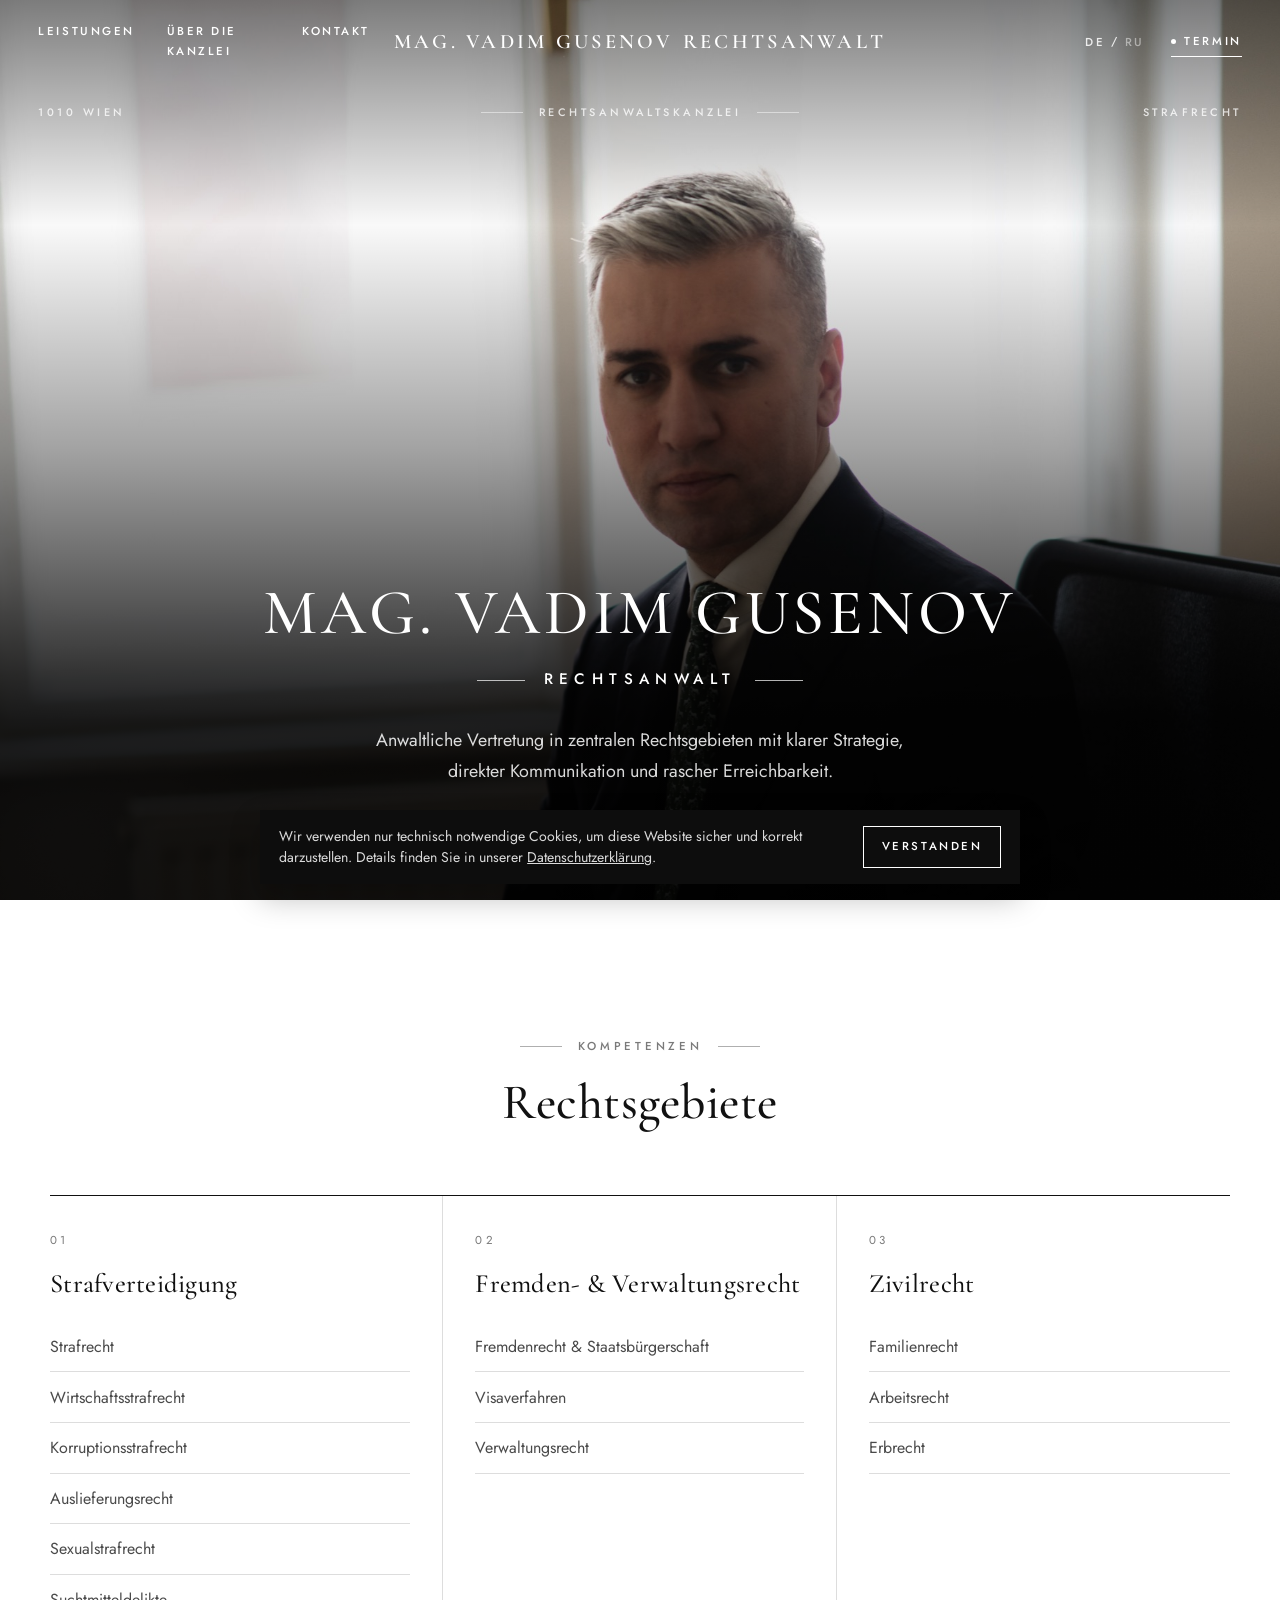
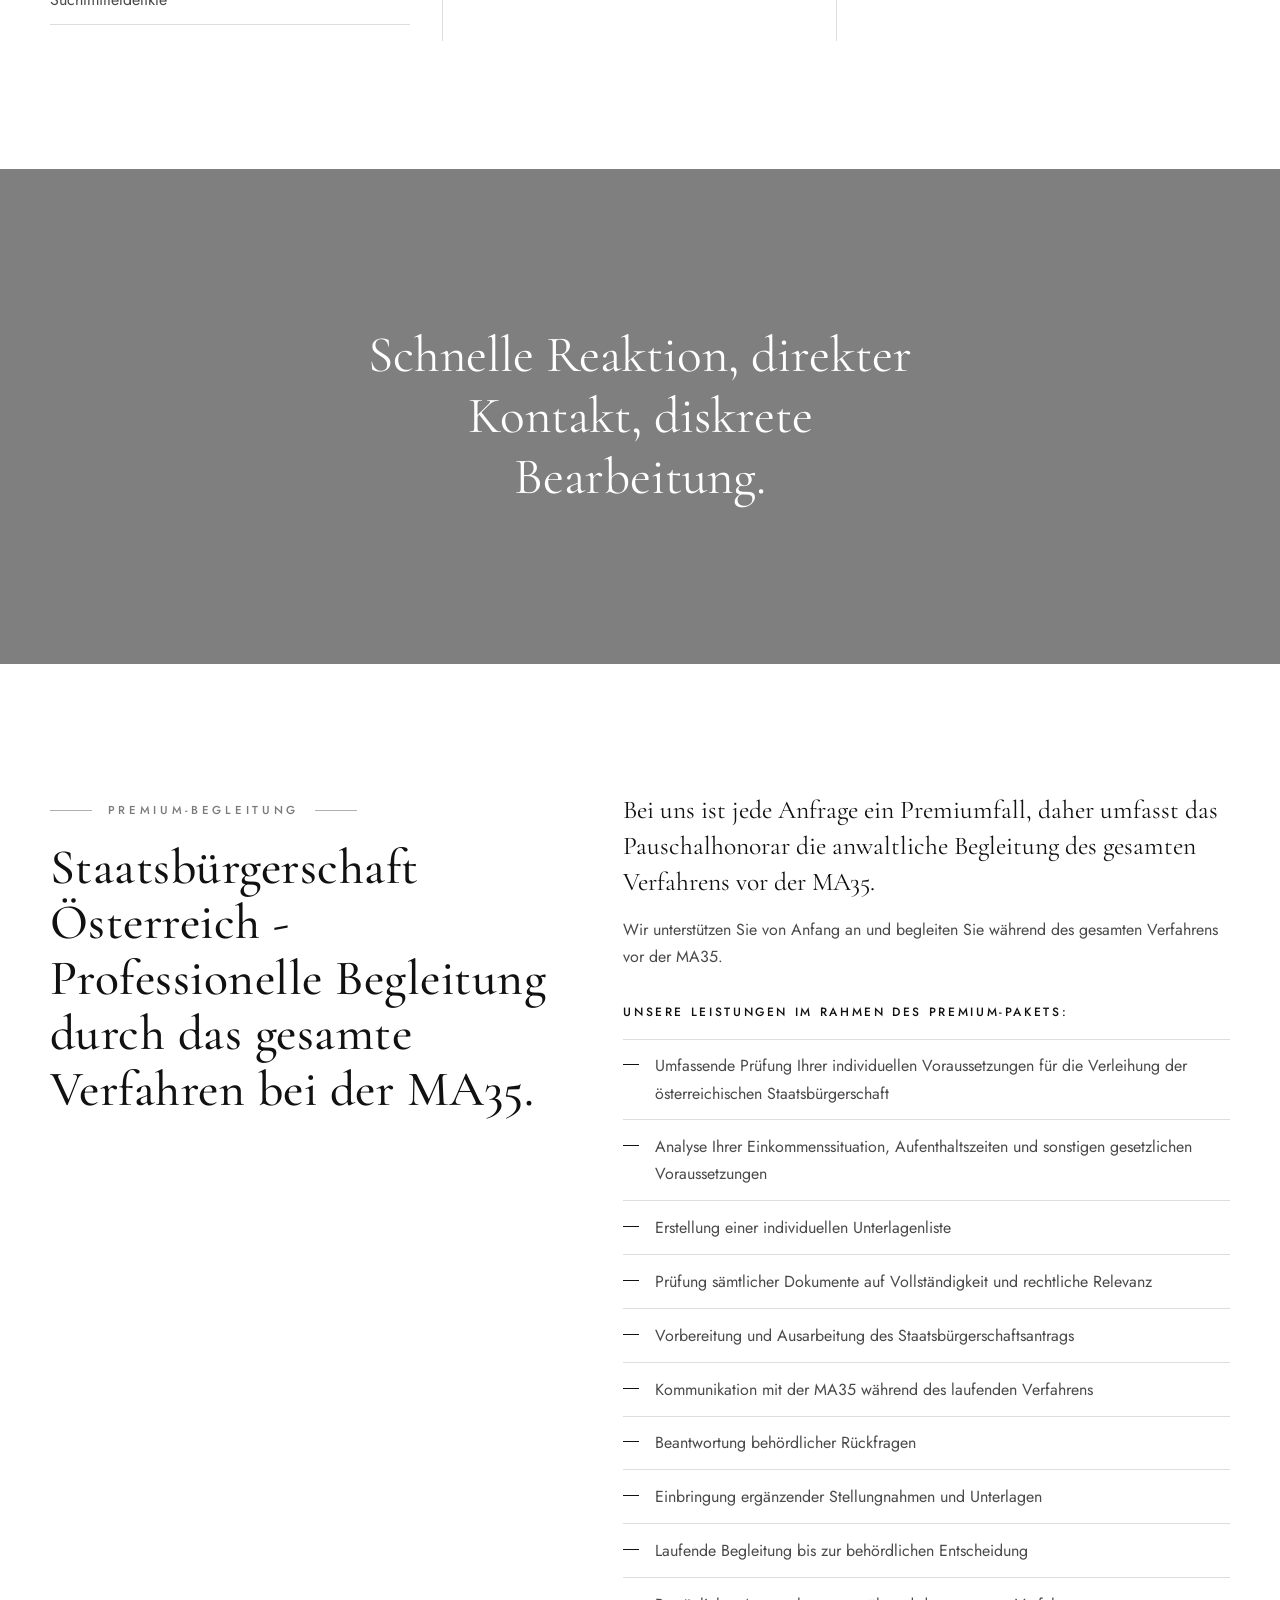
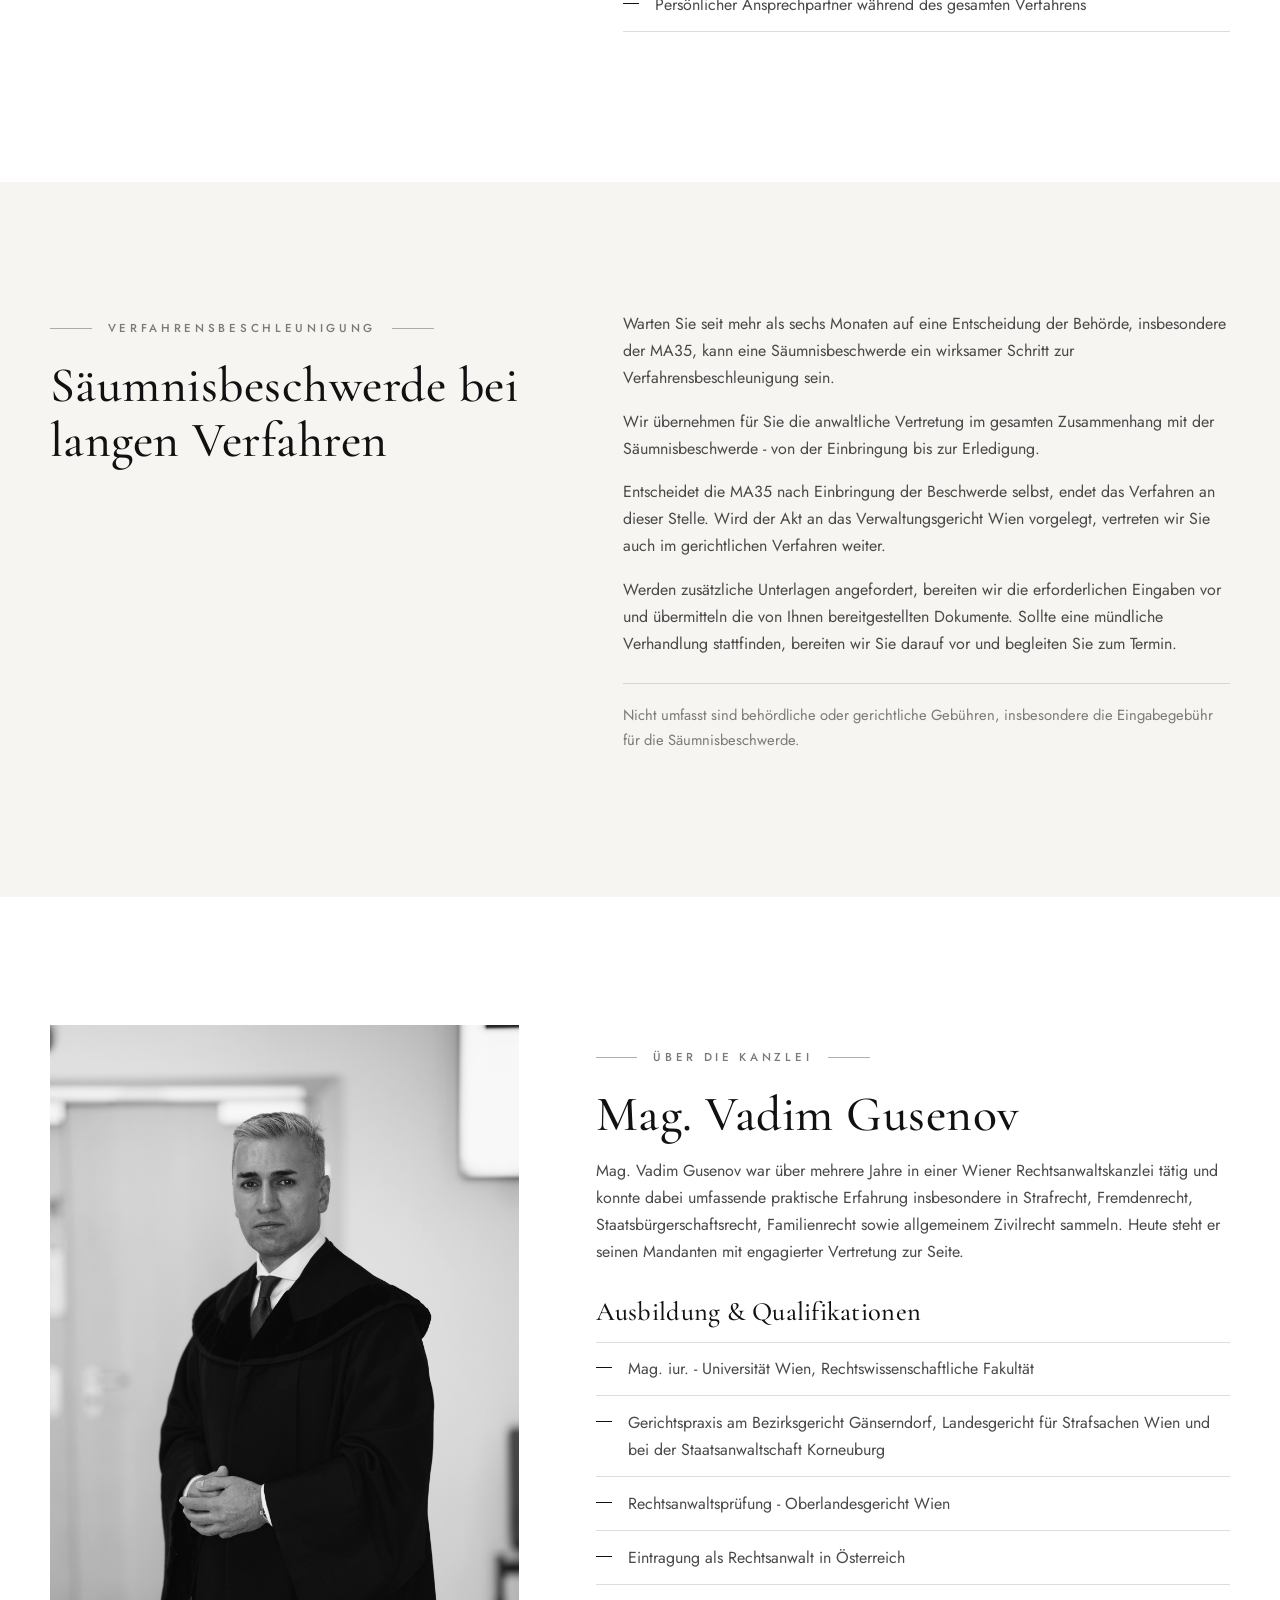
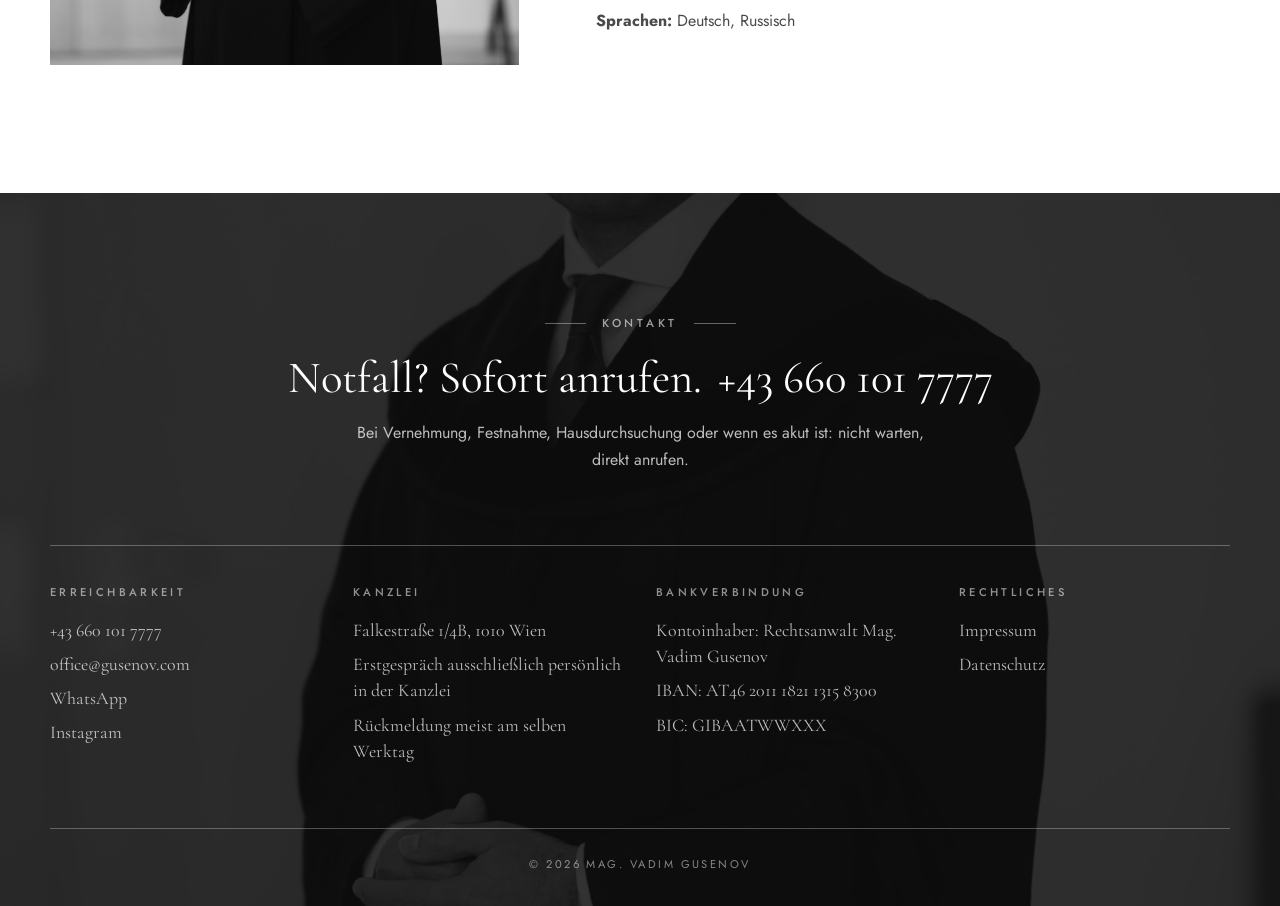
==== commit f674cc6b: "redesign" ====
--- a/index.html
+++ b/index.html
@@ -237,8 +237,8 @@
             <img
               src="assets/images/gusenov-robe.jpg"
               alt="Mag. Vadim Gusenov"
-              width="1333"
-              height="2000"
+              width="1733"
+              height="2600"
               loading="lazy"
             />
           </figure>
--- a/styles.css
+++ b/styles.css
@@ -269,17 +269,13 @@
   z-index: -1;
 }
 
-/* Desktop: text on the dark left half, portrait photos on the right half */
-.hero-slides {
-  left: 50%;
-}
-
+/* Photo fills the hero; text sits at the bottom, below the face */
 .hero-slide {
   position: absolute;
   inset: 0;
   background-color: var(--dark);
   background-size: cover;
-  background-position: center 22%;
+  background-position: center 15%;
   opacity: 0;
   transform: scale(1.08);
   transition: opacity 1600ms var(--ease), transform 9000ms linear;
@@ -291,9 +287,7 @@
 }
 
 .hero-overlay {
-  left: 50%;
-  background: linear-gradient(90deg, var(--dark) 0%, rgba(13, 13, 13, 0.35) 22%, rgba(13, 13, 13, 0) 45%),
-    linear-gradient(180deg, rgba(0, 0, 0, 0.55) 0%, rgba(0, 0, 0, 0) 22%);
+  background: linear-gradient(180deg, rgba(0, 0, 0, 0.5) 0%, rgba(0, 0, 0, 0) 25%, rgba(0, 0, 0, 0.35) 50%, rgba(0, 0, 0, 0.88) 80%);
 }
 
 .hero-meta {
@@ -319,16 +313,16 @@
 }
 
 .hero-content {
-  align-self: center;
-  justify-self: start;
-  width: 50%;
-  padding: 3rem clamp(1.5rem, 4vw, 4rem);
+  align-self: end;
+  justify-self: center;
+  width: min(900px, calc(100% - 3rem));
+  padding: 3rem 0 1.5rem;
   text-align: center;
 }
 
 .hero-title {
   margin: 0;
-  font-size: clamp(2.6rem, 5.4vw, 5.6rem);
+  font-size: clamp(2.6rem, 5vw, 4.4rem);
   font-weight: 500;
   letter-spacing: 0.06em;
   text-transform: uppercase;
@@ -367,7 +361,6 @@
   display: flex;
   justify-content: center;
   gap: 0.7rem;
-  width: 50%;
   padding-bottom: 5.5rem;
 }
 
@@ -387,7 +380,7 @@
 
 .hero-scroll {
   position: absolute;
-  left: 25%;
+  left: 50%;
   bottom: 1.6rem;
   width: 1px;
   height: 3rem;
@@ -955,27 +948,6 @@
   .hero-meta > :first-child,
   .hero-meta > :last-child {
     display: none;
-  }
-
-  /* Mobile: photo fills the hero, text sits at the bottom below the face */
-  .hero-slides,
-  .hero-overlay {
-    left: 0;
-  }
-
-  .hero-slide {
-    background-position: center 15%;
-  }
-
-  .hero-overlay {
-    background: linear-gradient(180deg, rgba(0, 0, 0, 0.5) 0%, rgba(0, 0, 0, 0) 25%, rgba(0, 0, 0, 0.35) 50%, rgba(0, 0, 0, 0.88) 78%);
-  }
-
-  .hero-content {
-    align-self: end;
-    justify-self: center;
-    width: 100%;
-    padding-bottom: 1.5rem;
   }
 
   .hero-dots {
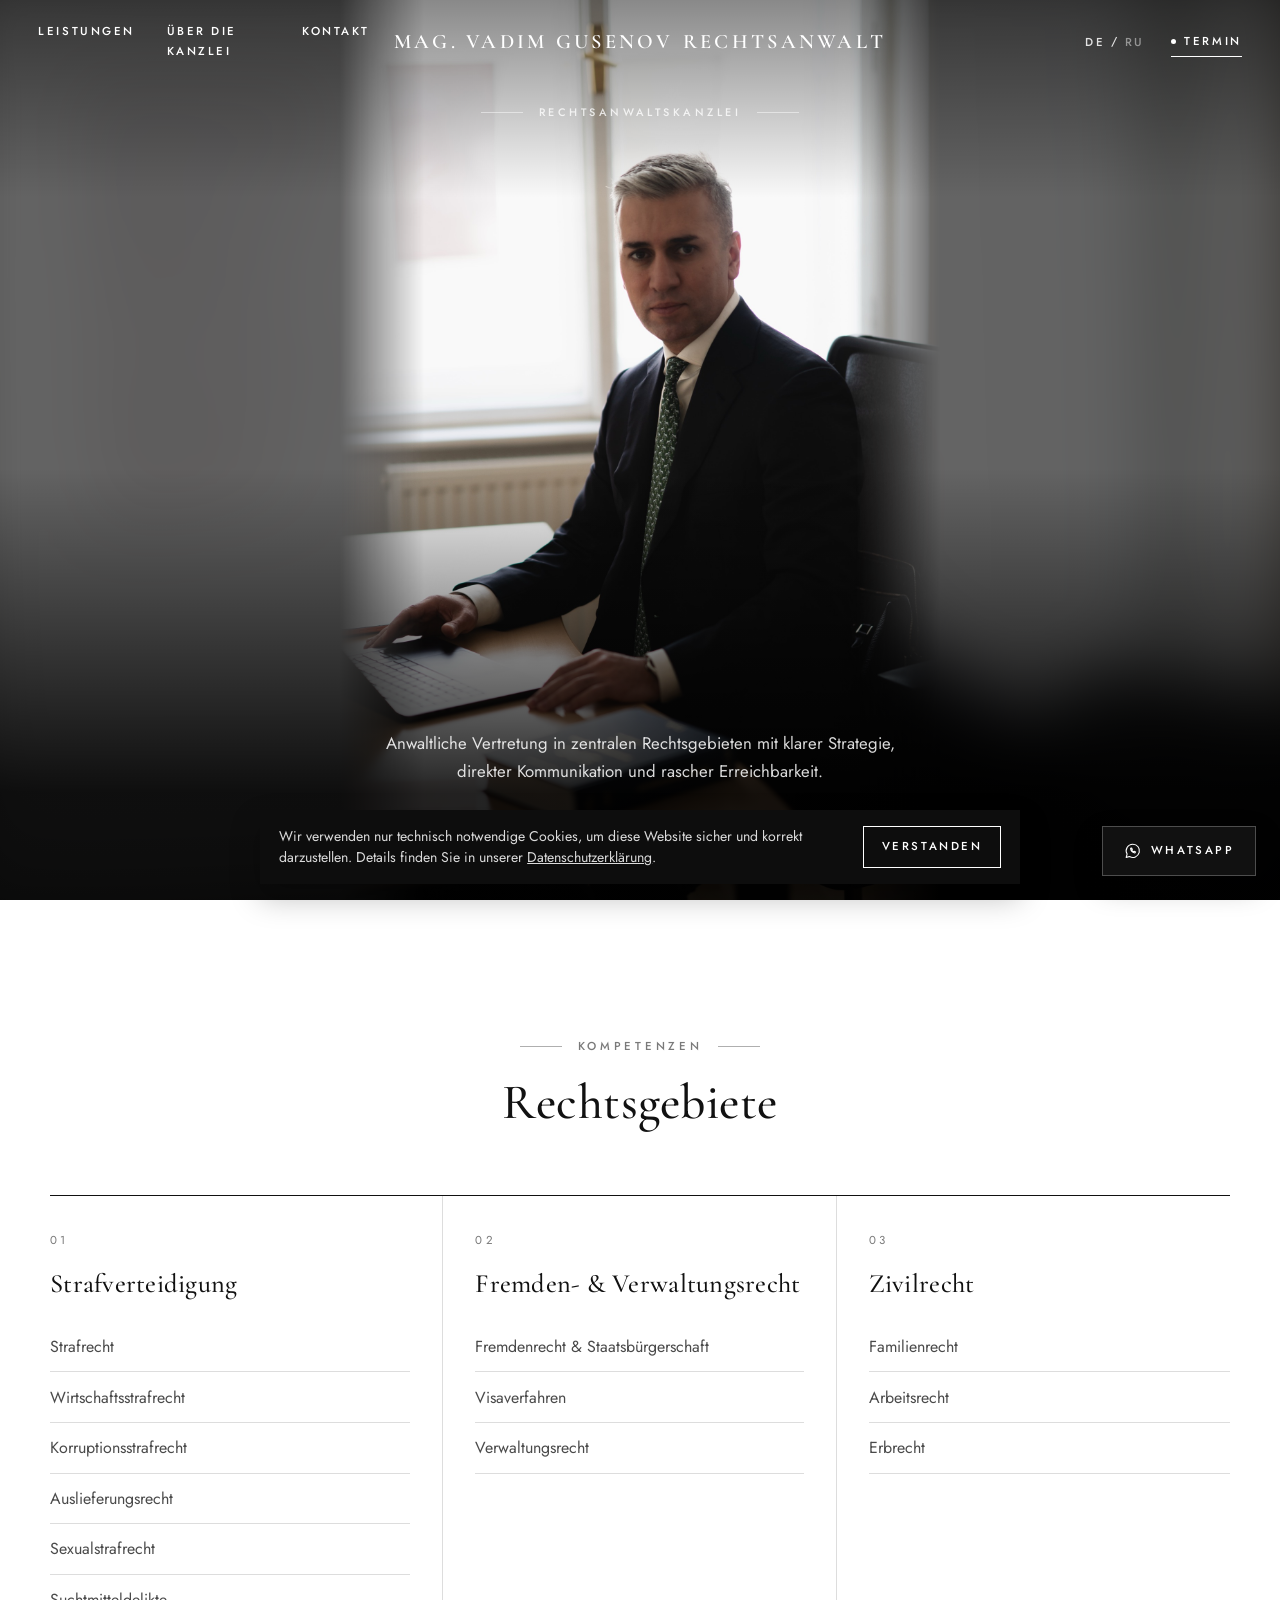
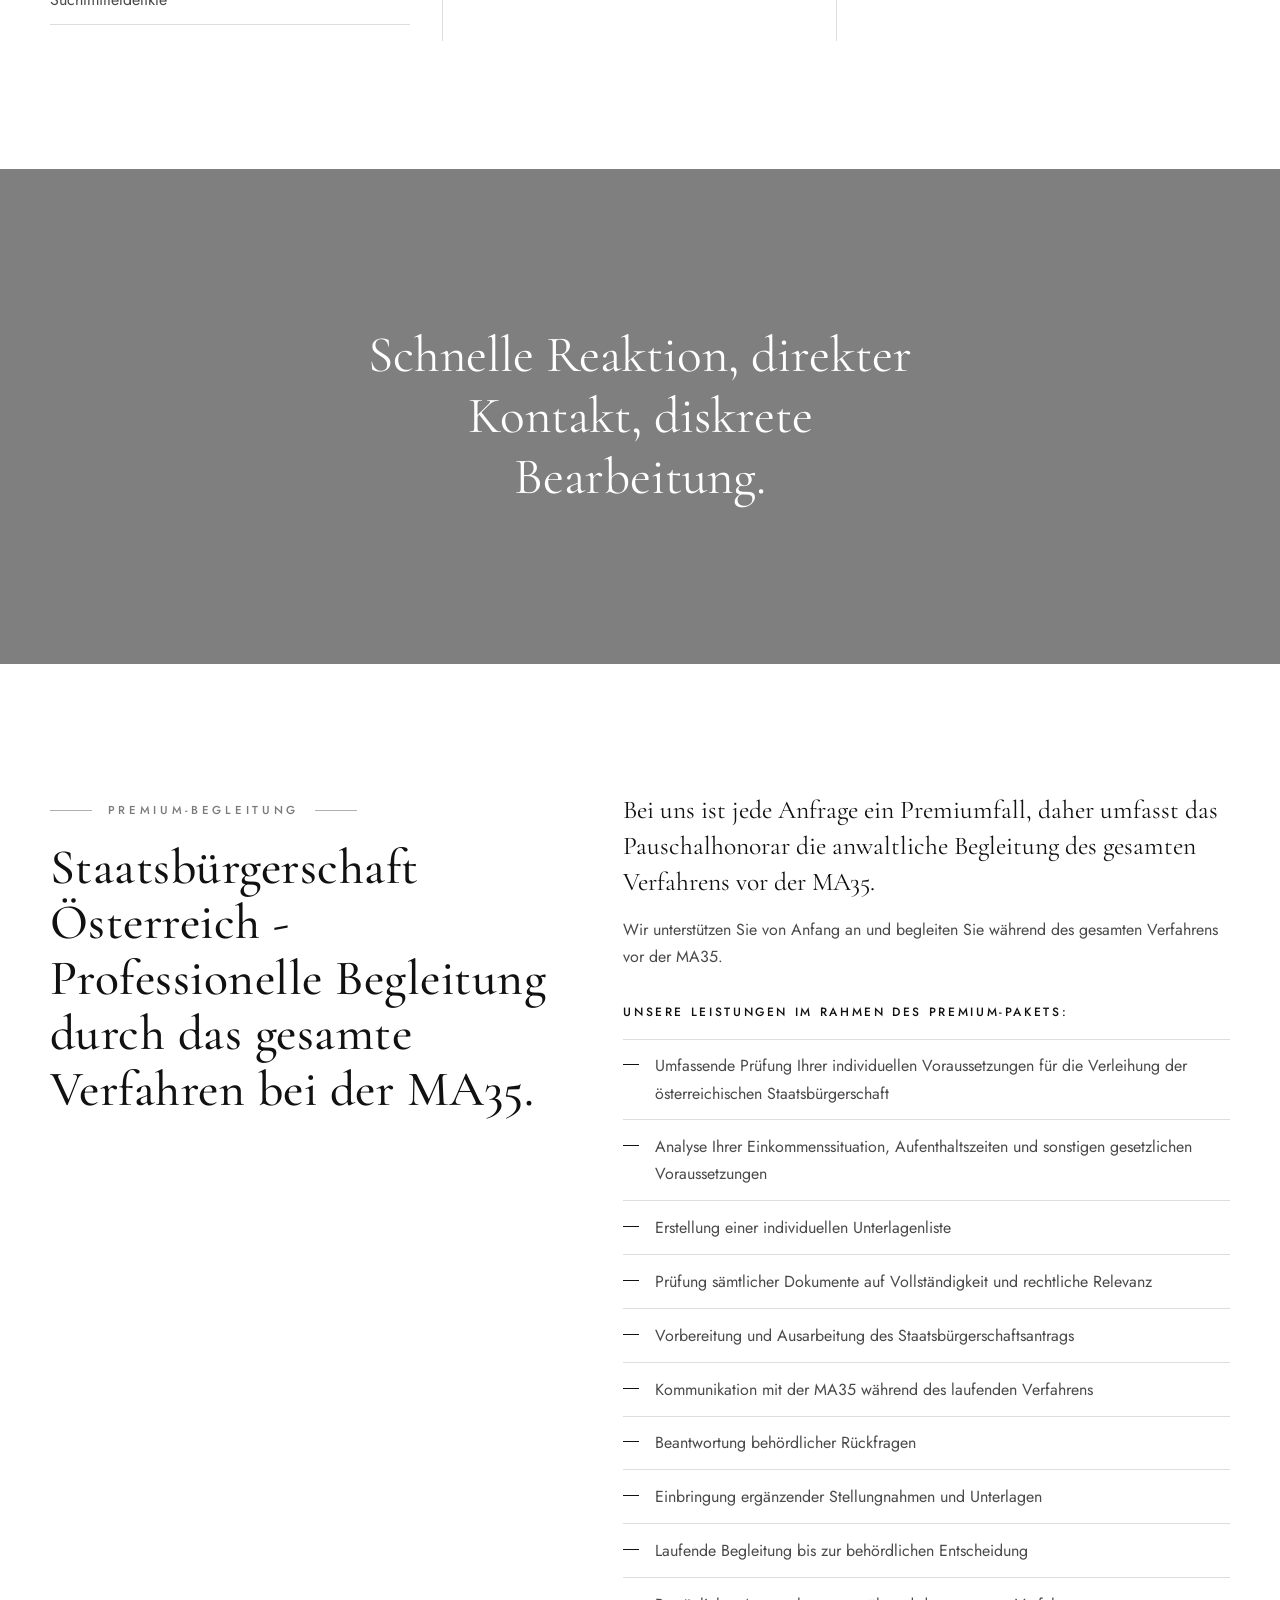
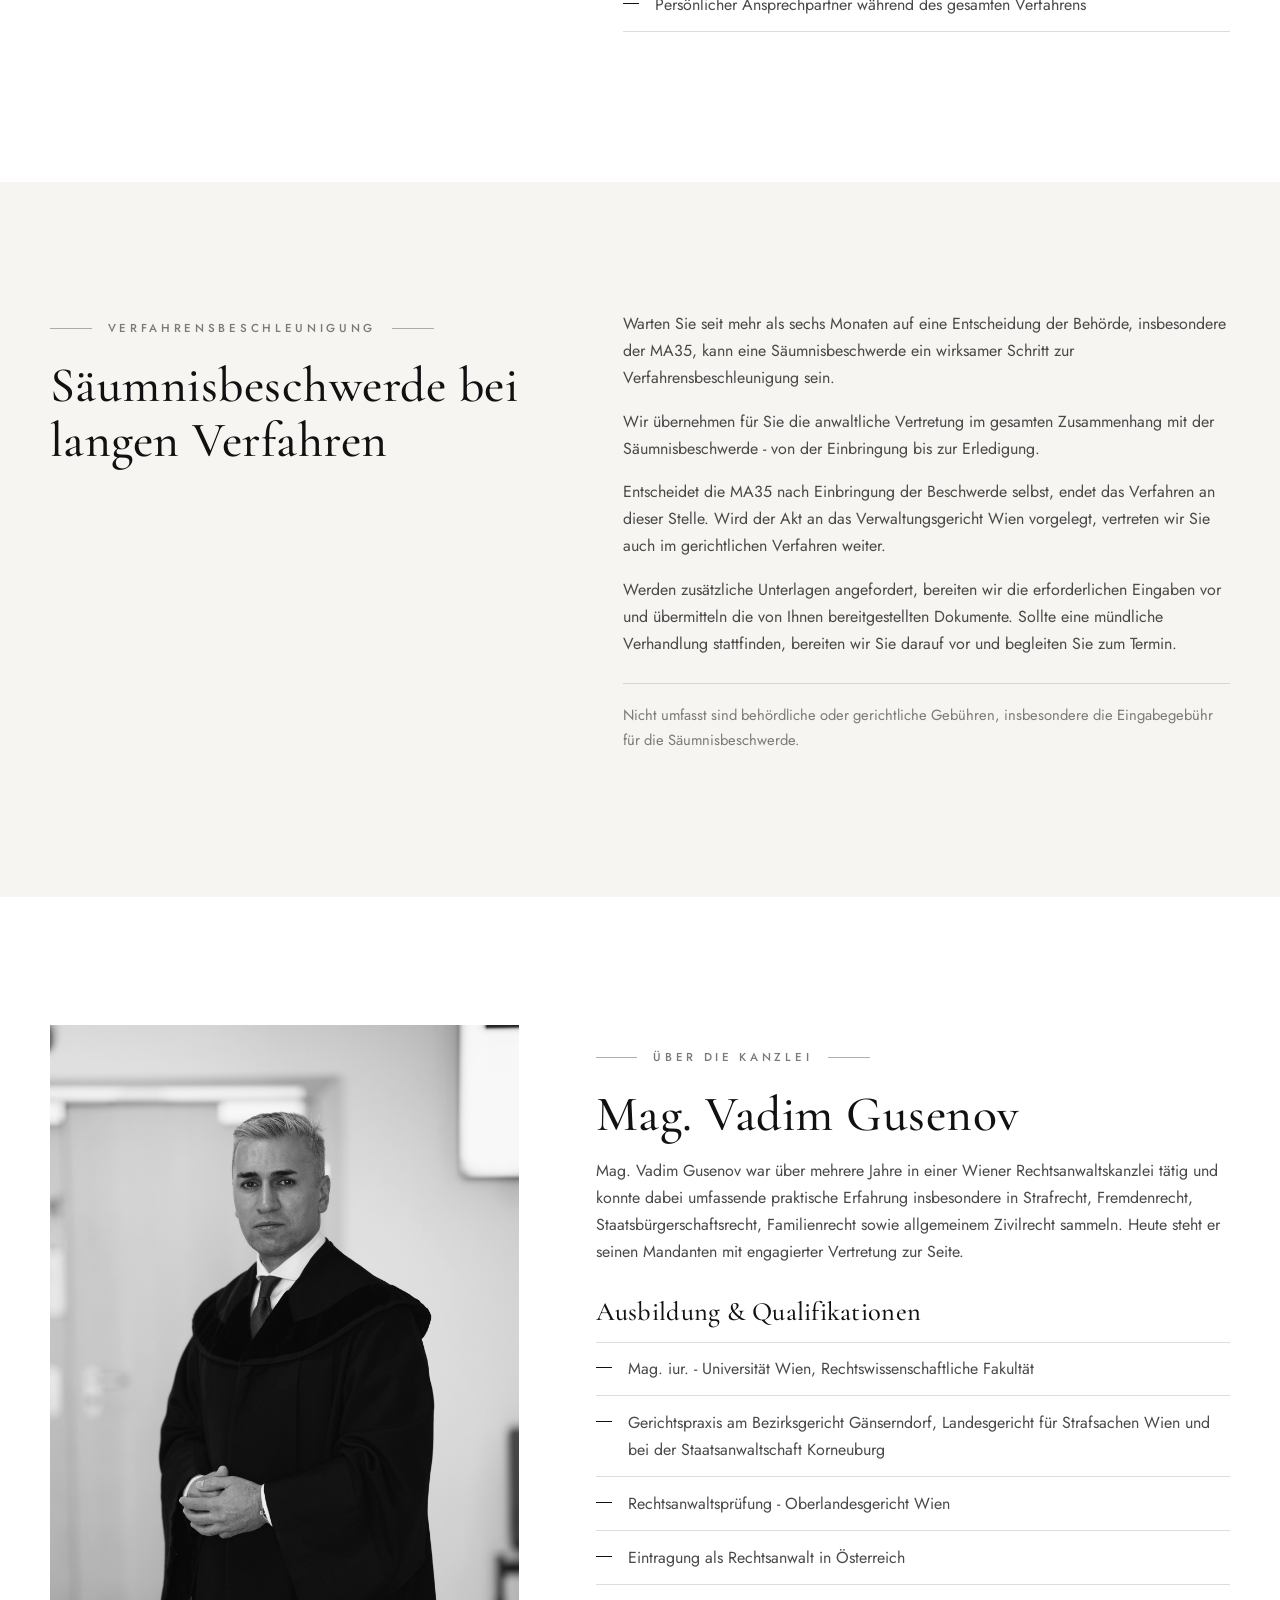
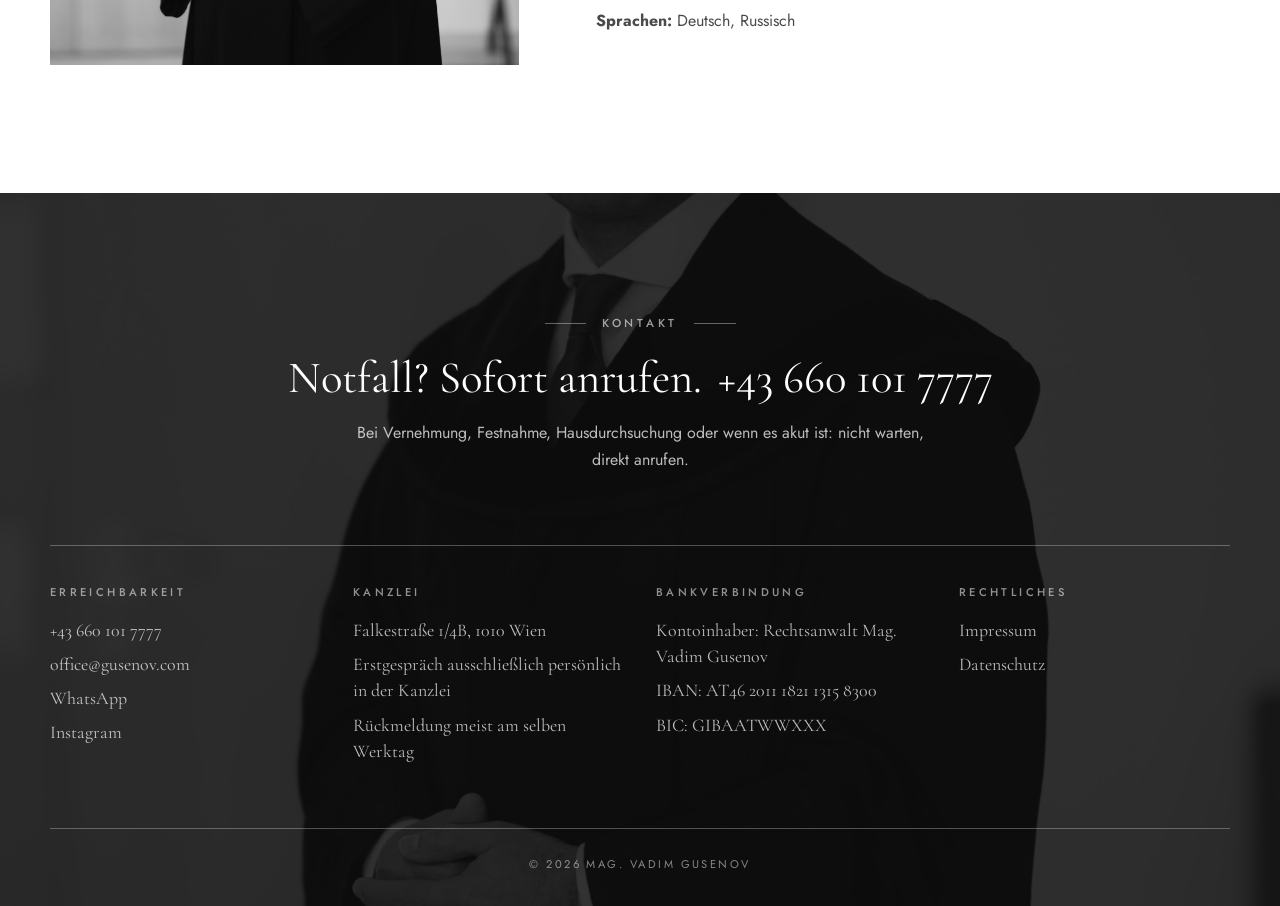
==== commit 32d204c8: "redesign" ====
--- a/index.html
+++ b/index.html
@@ -98,21 +98,18 @@
     <main id="top">
       <section class="hero" aria-label="Mag. Vadim Gusenov">
         <div class="hero-slides" aria-hidden="true">
-          <div class="hero-slide is-active" style="background-image: url('assets/images/gusenov-kanzlei.jpg')"></div>
-          <div class="hero-slide" style="background-image: url('assets/images/gusenov-robe.jpg')"></div>
+          <div class="hero-slide is-active" style="--photo: url('assets/images/gusenov-kanzlei.jpg')"></div>
+          <div class="hero-slide" style="--photo: url('assets/images/gusenov-robe.jpg')"></div>
         </div>
         <div class="hero-overlay" aria-hidden="true"></div>
 
         <div class="hero-meta">
-          <span>1010 Wien</span>
           <span class="rule-label" data-i18n="hero.office">Rechtsanwaltskanzlei</span>
-          <span data-i18n="hero.focus">Strafrecht</span>
         </div>
 
         <div class="hero-content">
-          <h1 class="hero-title reveal-up">Mag. Vadim Gusenov</h1>
-          <p class="hero-role reveal-up delay-1" data-i18n="hero.role">Rechtsanwalt</p>
-          <p class="hero-lead reveal-up delay-2" data-i18n="hero.lead">
+          <h1 class="visually-hidden">Mag. Vadim Gusenov – Rechtsanwalt in Wien</h1>
+          <p class="hero-lead reveal-up" data-i18n="hero.lead">
             Anwaltliche Vertretung in zentralen Rechtsgebieten mit klarer
             Strategie, direkter Kommunikation und rascher Erreichbarkeit.
           </p>
@@ -332,7 +329,24 @@
       </div>
     </footer>
 
-    <a class="mobile-call-cta" href="tel:+436601017777" data-i18n="hero.call">Jetzt anrufen</a>
+    <div class="contact-bar">
+      <a class="contact-bar-call" href="tel:+436601017777" data-i18n="hero.call">Anrufen</a>
+      <a
+        class="contact-bar-wa"
+        href="https://wa.me/436601017777"
+        target="_blank"
+        rel="noopener noreferrer"
+        data-whatsapp-link
+        data-whatsapp-key="wa.default"
+        data-whatsapp-number="436601017777"
+      >
+        <svg viewBox="0 0 24 24" aria-hidden="true" focusable="false">
+          <path d="M12 3a9 9 0 0 0-7.8 13.5L3 21l4.6-1.2A9 9 0 1 0 12 3z" />
+          <path d="M9 8.5c.2 2.9 2.6 5.8 5.8 6.5l1-1.4-1.9-1-1 .8c-1-.5-1.8-1.3-2.3-2.3l.8-1-1-1.9z" />
+        </svg>
+        <span>WhatsApp</span>
+      </a>
+    </div>
 
     <div id="cookie-banner" class="cookie-banner" role="dialog" aria-live="polite" aria-label="Cookie-Hinweis" hidden>
       <p data-i18n-html="cookie.text">
--- a/styles.css
+++ b/styles.css
@@ -274,6 +274,7 @@
   position: absolute;
   inset: 0;
   background-color: var(--dark);
+  background-image: var(--photo);
   background-size: cover;
   background-position: center 15%;
   opacity: 0;
@@ -290,10 +291,45 @@
   background: linear-gradient(180deg, rgba(0, 0, 0, 0.5) 0%, rgba(0, 0, 0, 0) 25%, rgba(0, 0, 0, 0.35) 50%, rgba(0, 0, 0, 0.88) 80%);
 }
 
+/* Wide screens: the portrait photos would be cropped to a close-up when stretched,
+   so show the whole portrait centred over a blurred, darkened copy of itself. */
+@media (min-width: 861px) {
+  .hero-slide {
+    background-image: none;
+  }
+
+  .hero-slide::before,
+  .hero-slide::after {
+    content: "";
+    position: absolute;
+    background-image: var(--photo);
+    background-size: cover;
+    background-position: center top;
+  }
+
+  .hero-slide::before {
+    inset: -60px;
+    filter: blur(36px) brightness(0.4) grayscale(30%);
+  }
+
+  .hero-slide::after {
+    top: 0;
+    left: 50%;
+    height: 100%;
+    aspect-ratio: 2 / 3;
+    transform: translateX(-50%);
+    -webkit-mask-image: linear-gradient(90deg, transparent 0%, #000 14%, #000 86%, transparent 100%);
+    mask-image: linear-gradient(90deg, transparent 0%, #000 14%, #000 86%, transparent 100%);
+  }
+
+  .hero-overlay {
+    background: linear-gradient(180deg, rgba(0, 0, 0, 0.45) 0%, rgba(0, 0, 0, 0) 22%, rgba(0, 0, 0, 0) 52%, rgba(0, 0, 0, 0.85) 88%);
+  }
+}
+
 .hero-meta {
-  display: grid;
-  grid-template-columns: 1fr auto 1fr;
-  align-items: center;
+  display: flex;
+  justify-content: center;
   padding: 1.2rem clamp(1.5rem, 3vw, 2.5rem) 0;
   font-size: 0.68rem;
   font-weight: 500;
@@ -302,10 +338,6 @@
   color: rgba(255, 255, 255, 0.78);
 }
 
-.hero-meta > :last-child {
-  text-align: right;
-}
-
 .hero-meta .rule-label {
   margin: 0;
   font-size: inherit;
@@ -320,41 +352,23 @@
   text-align: center;
 }
 
-.hero-title {
-  margin: 0;
-  font-size: clamp(2.6rem, 5vw, 4.4rem);
-  font-weight: 500;
-  letter-spacing: 0.06em;
-  text-transform: uppercase;
-  line-height: 1;
-}
-
-.hero-role {
-  display: inline-flex;
-  align-items: center;
-  gap: 1.2rem;
-  margin: 1.4rem 0 0;
-  font-size: clamp(0.8rem, 1.4vw, 0.95rem);
-  font-weight: 500;
-  letter-spacing: 0.42em;
-  text-transform: uppercase;
-  color: var(--white);
-}
-
-.hero-role::before,
-.hero-role::after {
-  content: "";
-  width: 3rem;
-  height: 1px;
-  background: currentColor;
-  opacity: 0.7;
-}
-
 .hero-lead {
   max-width: 52ch;
-  margin: 2rem auto 0;
-  font-size: clamp(1rem, 1.6vw, 1.12rem);
+  margin: 0 auto;
+  font-size: clamp(0.95rem, 1.4vw, 1.05rem);
   color: rgba(255, 255, 255, 0.85);
+}
+
+.visually-hidden {
+  position: absolute;
+  width: 1px;
+  height: 1px;
+  margin: -1px;
+  padding: 0;
+  overflow: hidden;
+  clip: rect(0 0 0 0);
+  white-space: nowrap;
+  border: 0;
 }
 
 .hero-dots {
@@ -782,10 +796,54 @@
   margin-top: 2rem;
 }
 
-/* Mobile call button & cookie banner */
-
-.mobile-call-cta {
-  display: none;
+/* Quick contact: WhatsApp corner button on desktop, call + WhatsApp bar on mobile */
+
+.contact-bar {
+  position: fixed;
+  right: 1.5rem;
+  bottom: 1.5rem;
+  z-index: 50;
+}
+
+.contact-bar a {
+  display: inline-flex;
+  align-items: center;
+  justify-content: center;
+  gap: 0.6rem;
+  padding: 0.9rem 1.3rem;
+  font-size: 0.72rem;
+  font-weight: 500;
+  letter-spacing: 0.22em;
+  text-transform: uppercase;
+  text-decoration: none;
+  box-shadow: 0 12px 28px rgba(0, 0, 0, 0.28);
+  transition: background-color 200ms var(--ease), color 200ms var(--ease);
+}
+
+.contact-bar-call {
+  display: none !important;
+  background: var(--ink);
+  color: var(--white);
+}
+
+.contact-bar-wa {
+  background: var(--ink);
+  color: var(--white);
+  border: 1px solid rgba(255, 255, 255, 0.25);
+}
+
+.contact-bar-wa:hover {
+  background: var(--white);
+  color: var(--ink);
+}
+
+.contact-bar svg {
+  width: 1.1rem;
+  height: 1.1rem;
+  fill: none;
+  stroke: currentColor;
+  stroke-width: 1.5;
+  stroke-linejoin: round;
 }
 
 .cookie-banner {
@@ -940,16 +998,6 @@
     position: static;
   }
 
-  .hero-meta {
-    grid-template-columns: 1fr;
-    justify-items: center;
-  }
-
-  .hero-meta > :first-child,
-  .hero-meta > :last-child {
-    display: none;
-  }
-
   .hero-dots {
     width: 100%;
     padding-bottom: 4.5rem;
@@ -959,24 +1007,28 @@
     display: none;
   }
 
-  .mobile-call-cta {
-    display: inline-flex;
-    position: fixed;
+  .contact-bar {
     left: 0.8rem;
     right: 0.8rem;
     bottom: 0.8rem;
-    z-index: 50;
-    align-items: center;
-    justify-content: center;
-    padding: 0.95rem 1rem;
-    background: var(--ink);
-    color: var(--white);
-    font-size: 0.75rem;
-    font-weight: 500;
-    letter-spacing: 0.22em;
-    text-transform: uppercase;
-    text-decoration: none;
-    box-shadow: 0 12px 24px rgba(0, 0, 0, 0.24);
+    display: grid;
+    grid-template-columns: 1fr 1fr;
+    gap: 0.5rem;
+  }
+
+  .contact-bar a {
+    padding: 0.95rem 0.6rem;
+    letter-spacing: 0.16em;
+  }
+
+  .contact-bar-call {
+    display: inline-flex !important;
+  }
+
+  .contact-bar-wa {
+    background: var(--white);
+    color: var(--ink);
+    border-color: var(--ink);
   }
 
   .site-footer {
@@ -1014,15 +1066,6 @@
     gap: 1rem;
   }
 
-  .hero-role::before,
-  .hero-role::after {
-    width: 1.6rem;
-  }
-
-  .hero-role {
-    letter-spacing: 0.3em;
-  }
-
   .footer-grid {
     grid-template-columns: 1fr;
   }
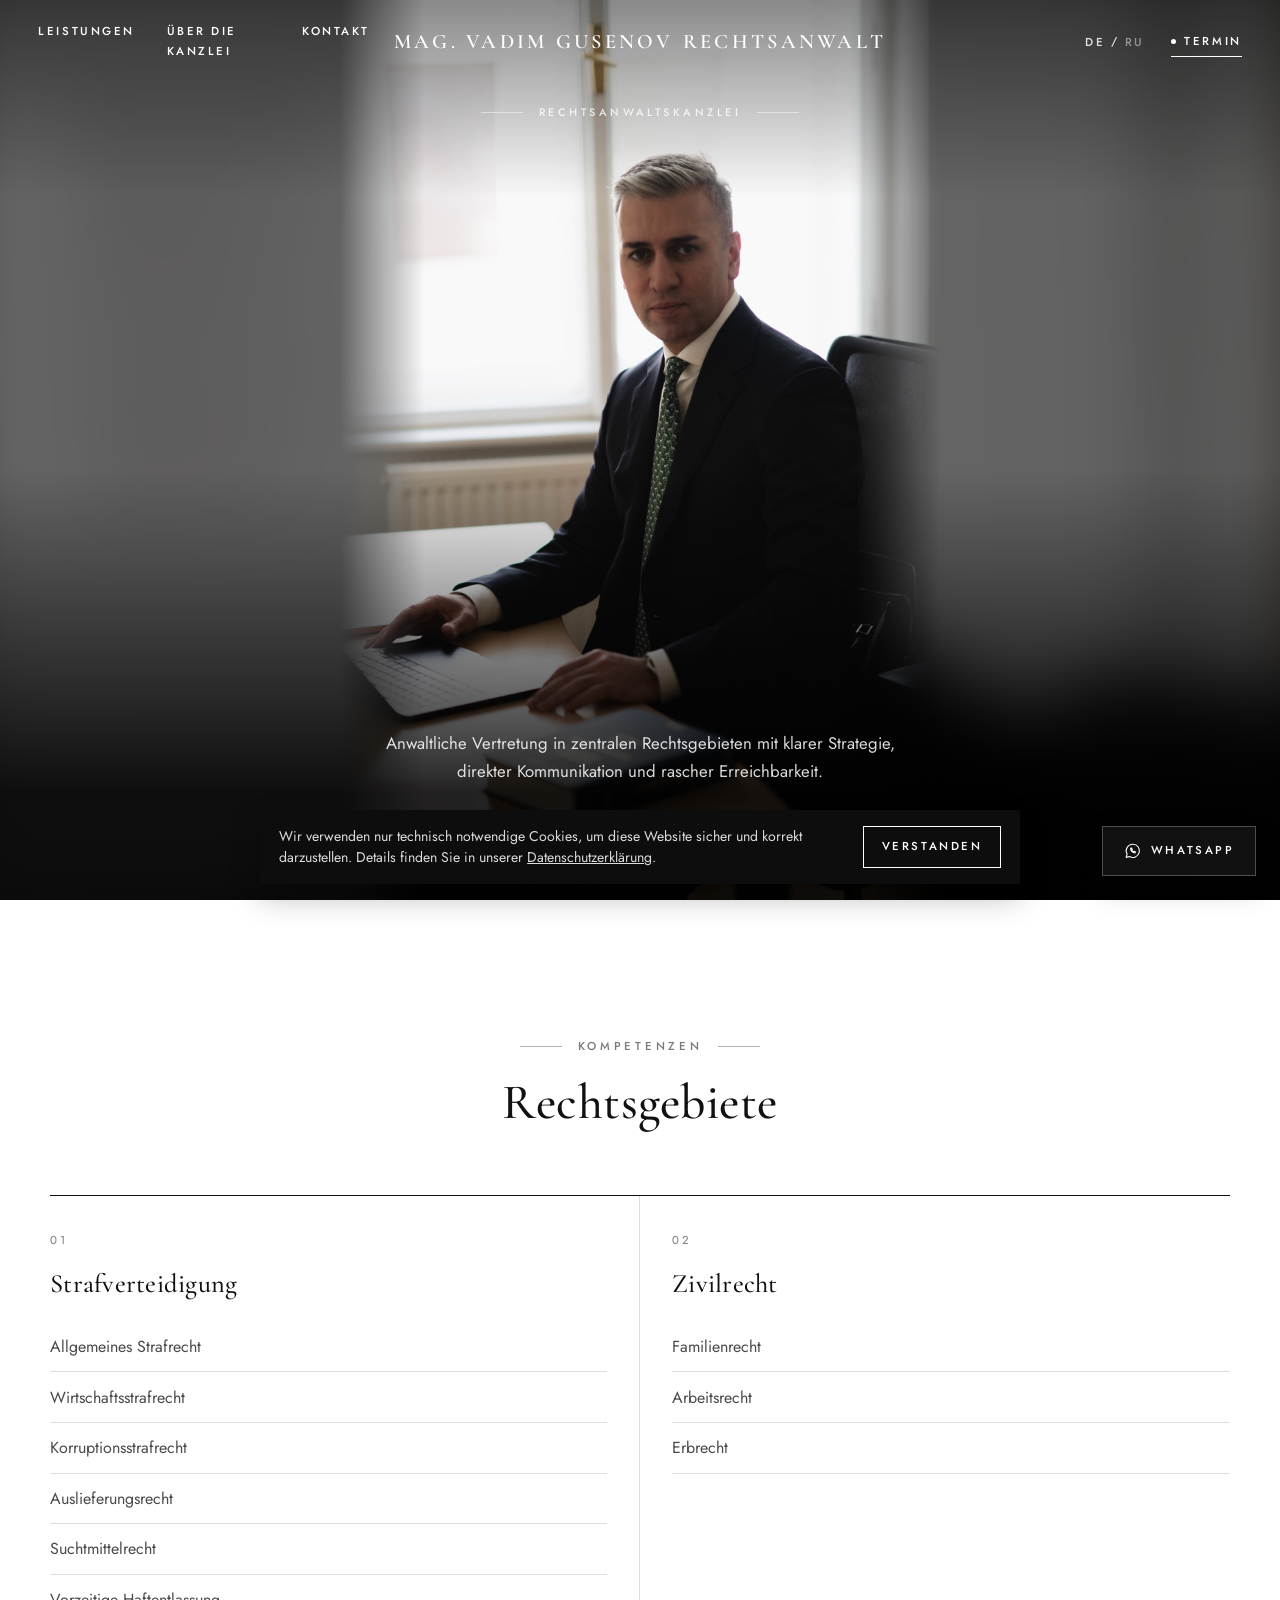
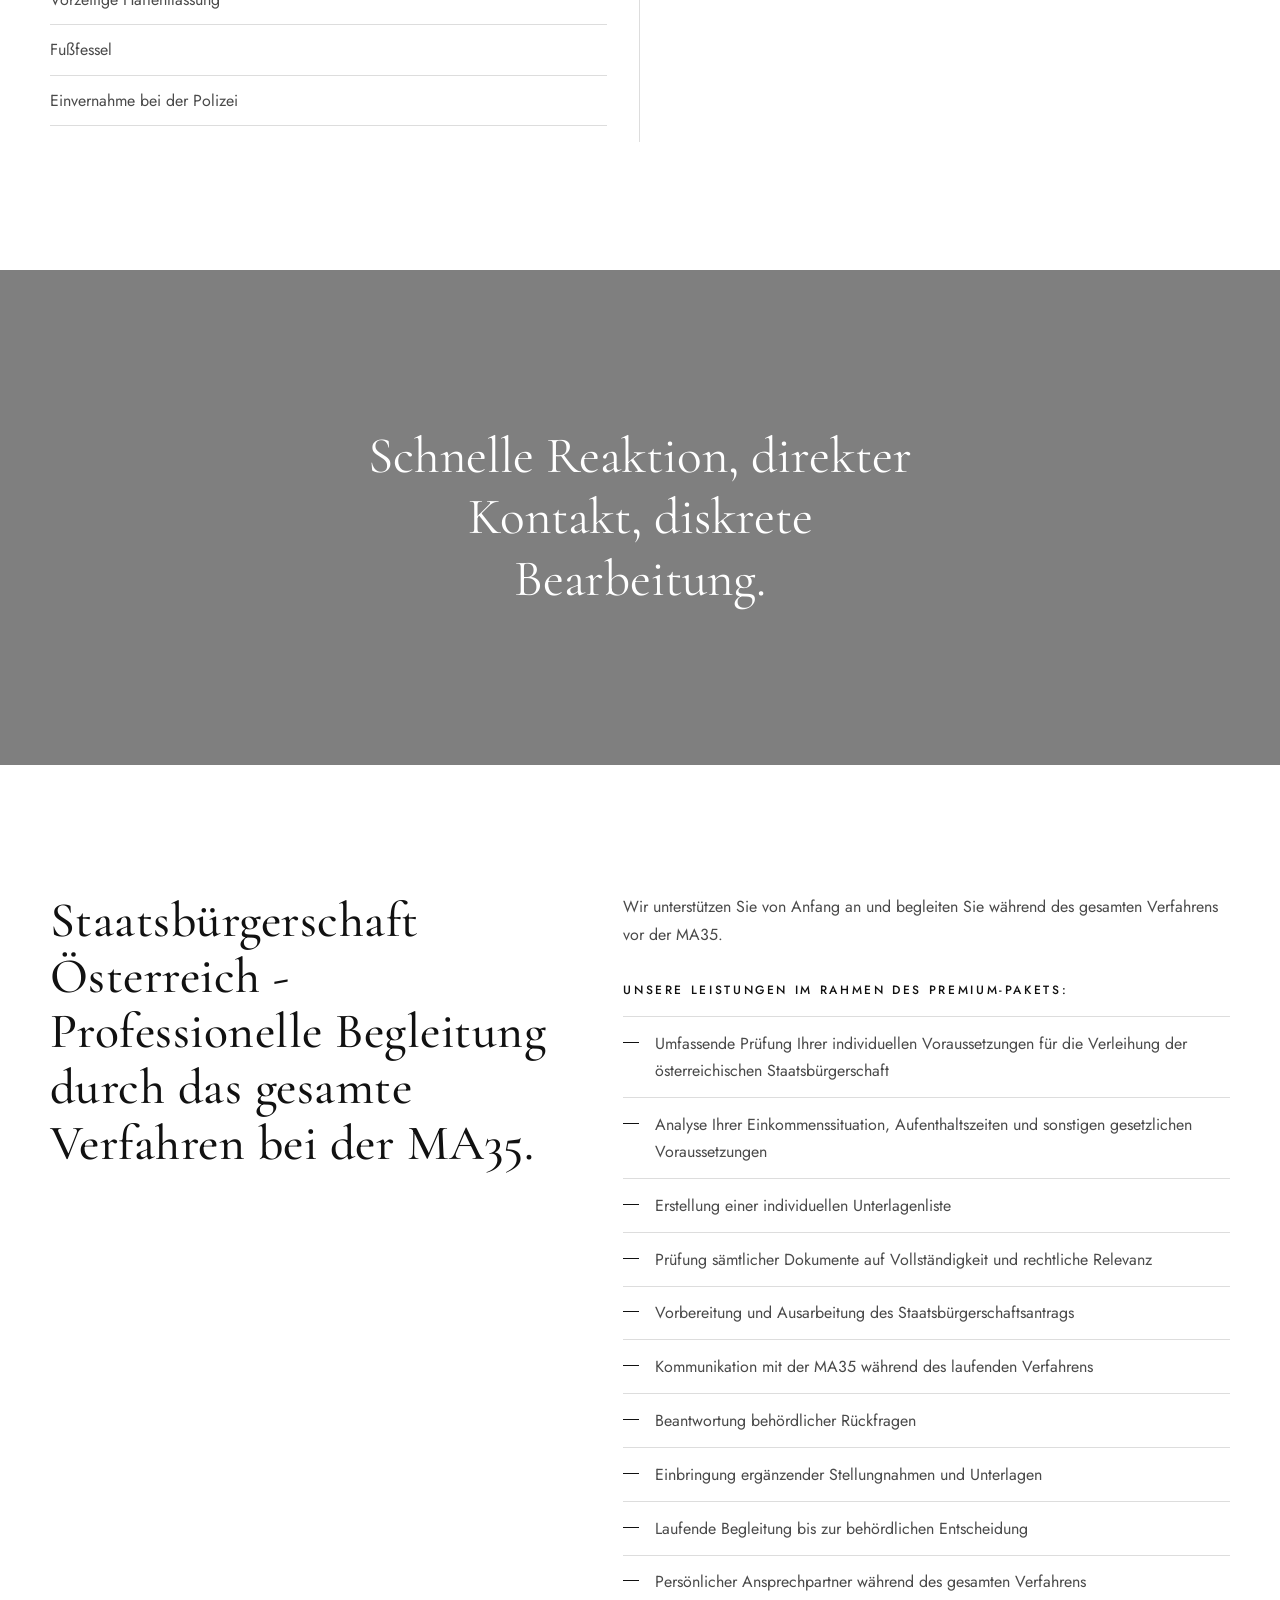
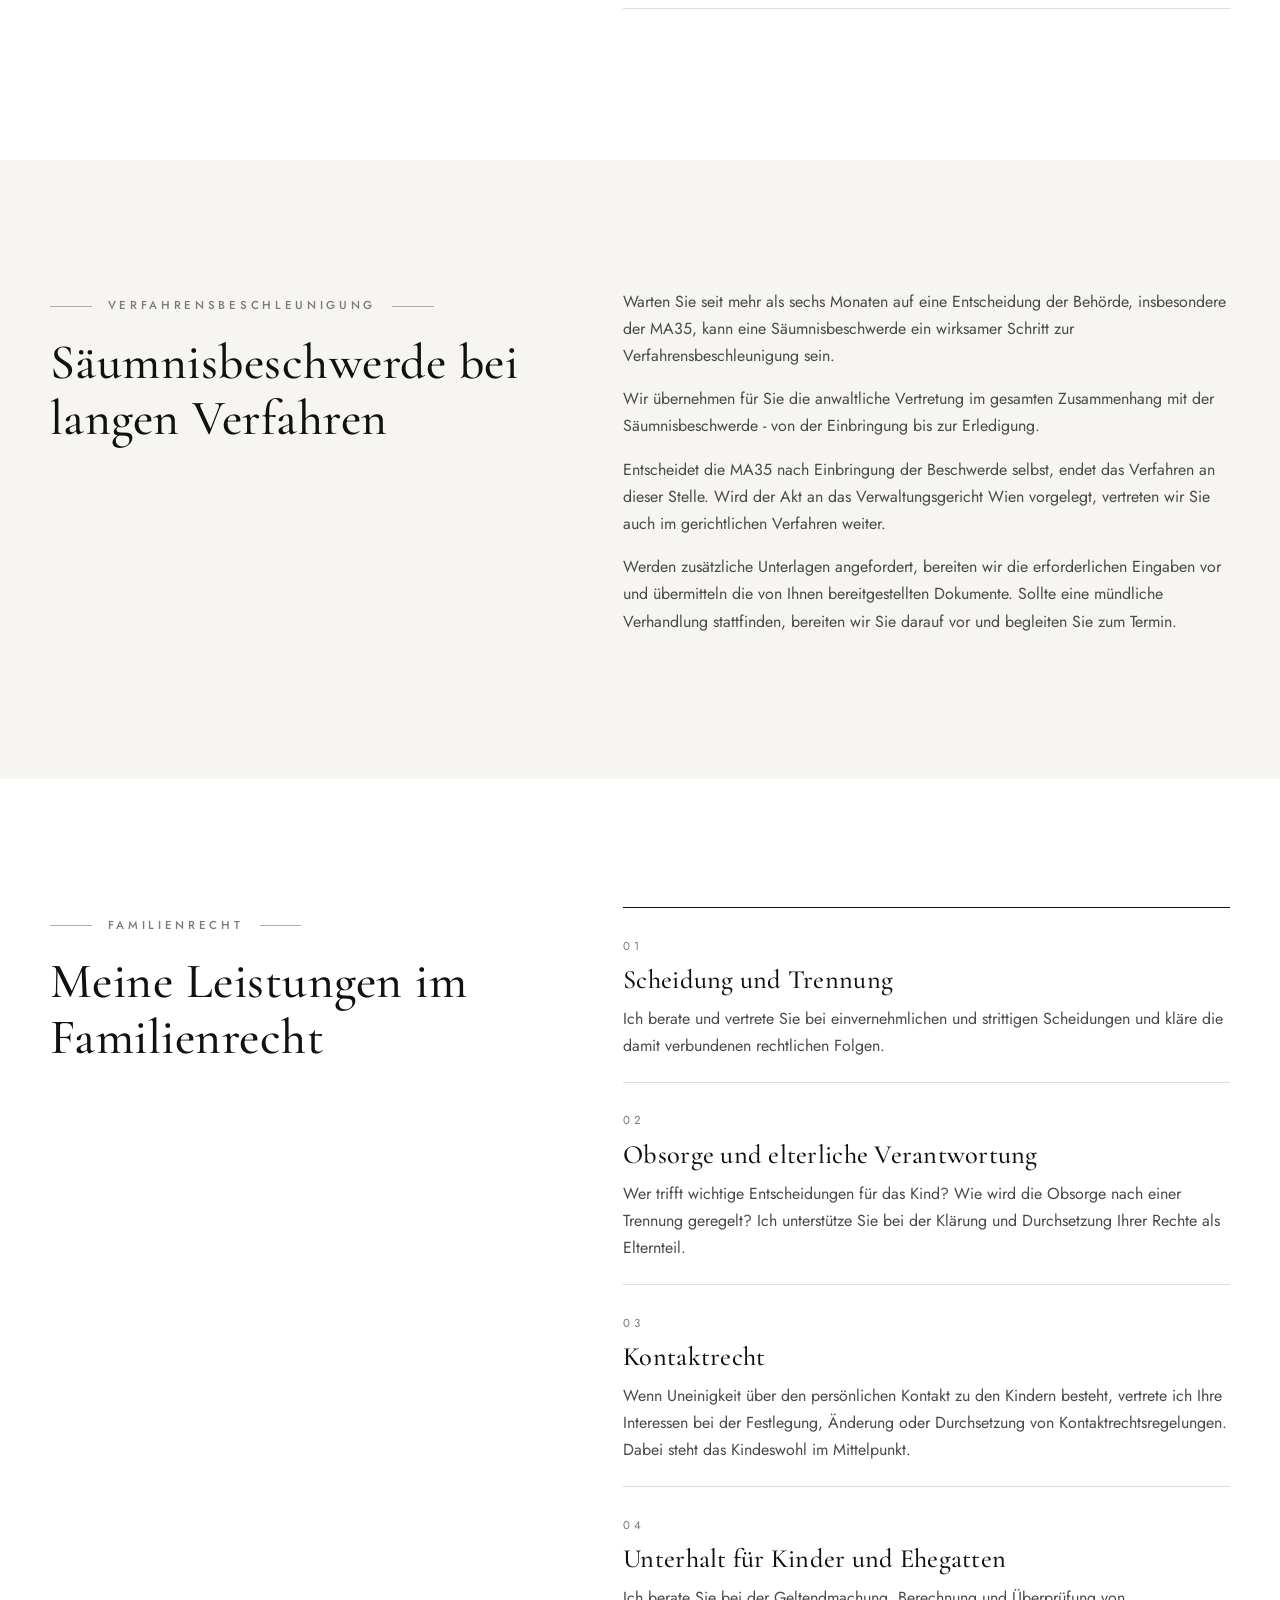
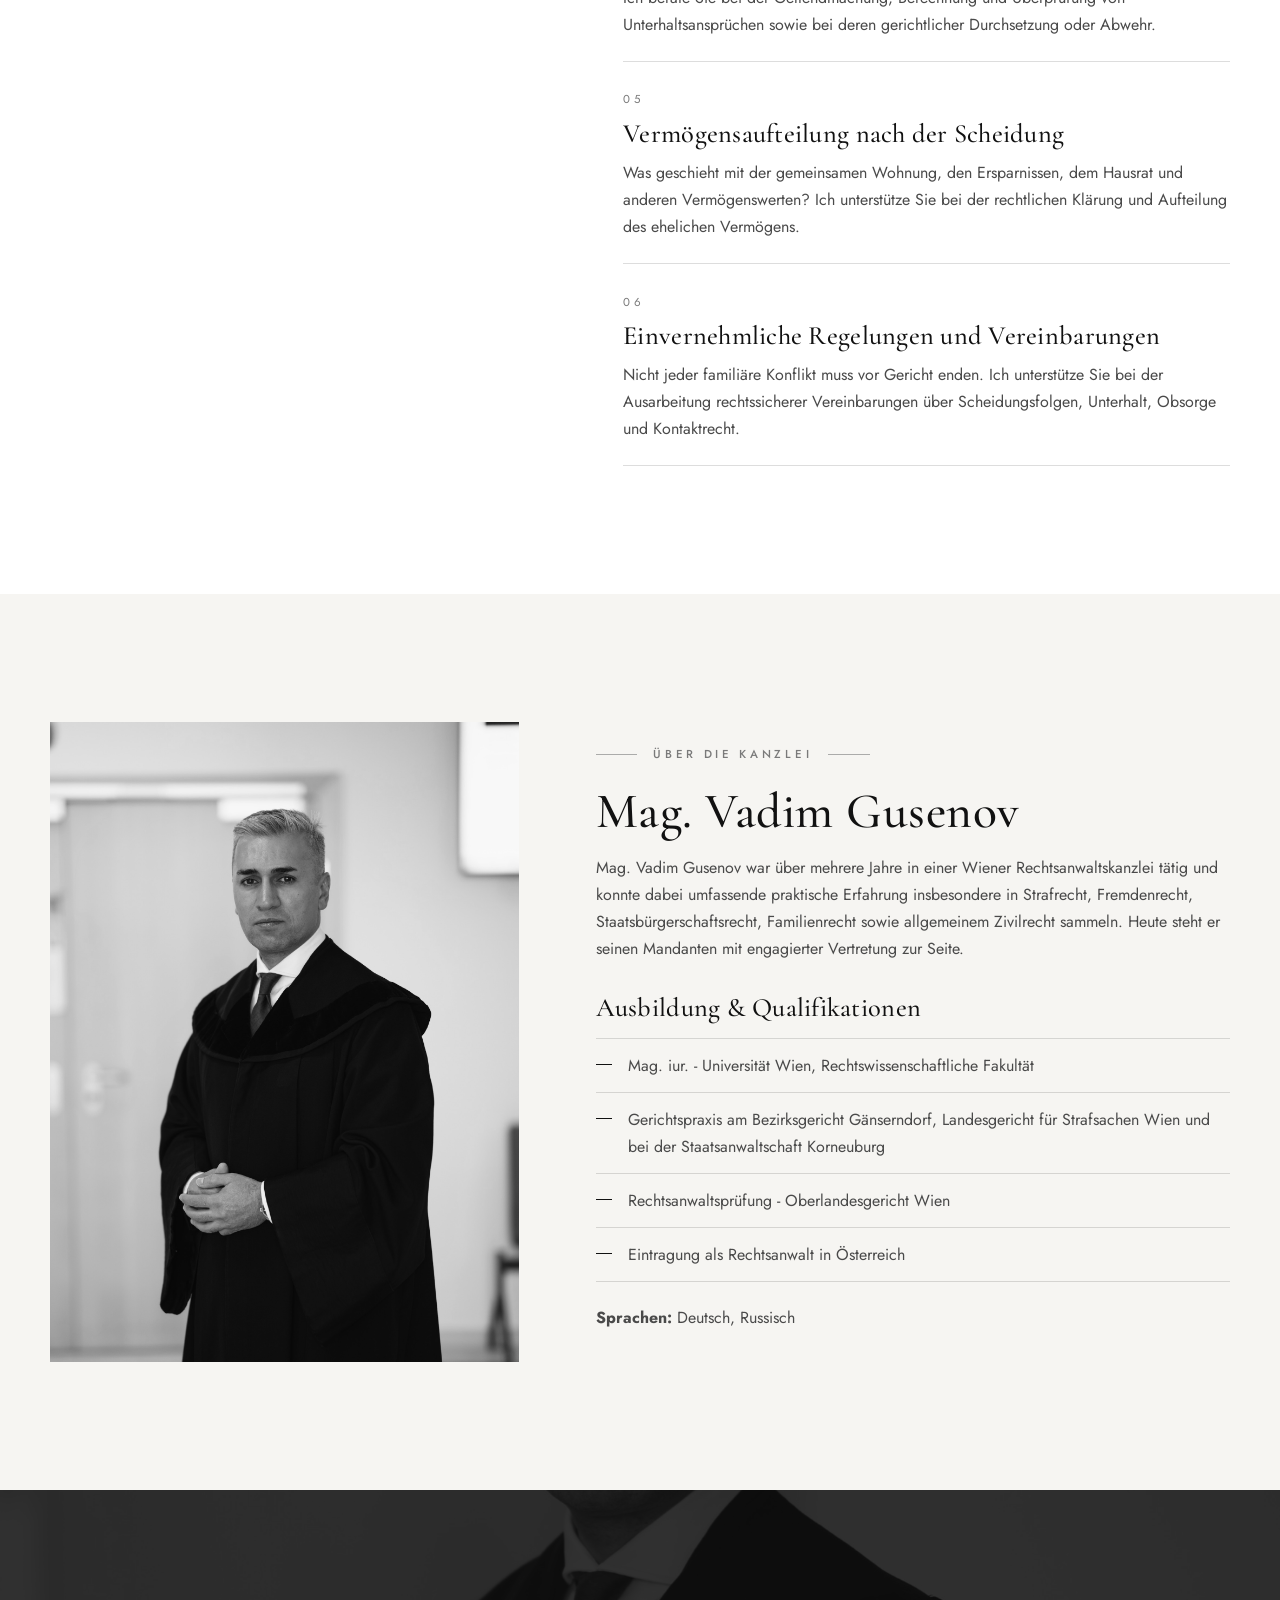
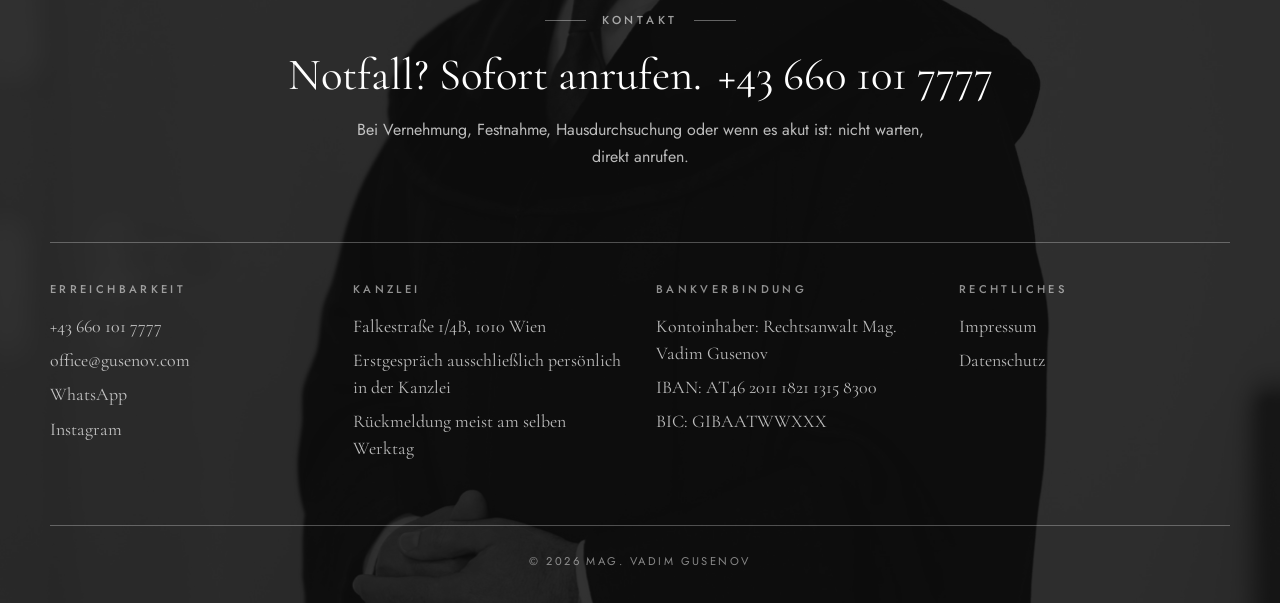
==== commit 5dfaa50f: "redesign" ====
--- a/index.html
+++ b/index.html
@@ -100,6 +100,7 @@
         <div class="hero-slides" aria-hidden="true">
           <div class="hero-slide is-active" style="--photo: url('assets/images/gusenov-kanzlei.jpg')"></div>
           <div class="hero-slide" style="--photo: url('assets/images/gusenov-robe.jpg')"></div>
+          <div class="hero-slide" style="--photo: url('assets/images/kanzlei-besprechung.jpg')"></div>
         </div>
         <div class="hero-overlay" aria-hidden="true"></div>
 
@@ -130,28 +131,21 @@
               <span class="area-num">01</span>
               <h3 data-i18n="areas.criminal.title">Strafverteidigung</h3>
               <ul>
-                <li data-i18n="areas.criminal.1">Strafrecht</li>
+                <li data-i18n="areas.criminal.1">Allgemeines Strafrecht</li>
                 <li data-i18n="areas.criminal.2">Wirtschaftsstrafrecht</li>
                 <li data-i18n="areas.criminal.3">Korruptionsstrafrecht</li>
                 <li data-i18n="areas.criminal.4">Auslieferungsrecht</li>
-                <li data-i18n="areas.criminal.5">Sexualstrafrecht</li>
-                <li data-i18n="areas.criminal.6">Suchtmitteldelikte</li>
+                <li data-i18n="areas.criminal.5">Suchtmittelrecht</li>
+                <li data-i18n="areas.criminal.6">Vorzeitige Haftentlassung</li>
+                <li data-i18n="areas.criminal.7">Fußfessel</li>
+                <li data-i18n="areas.criminal.8">Einvernahme bei der Polizei</li>
               </ul>
             </article>
             <article class="area-col reveal-up delay-1">
               <span class="area-num">02</span>
-              <h3 data-i18n="areas.foreign.title">Fremden- &amp; Verwaltungsrecht</h3>
-              <ul>
-                <li data-i18n="areas.foreign.1">Fremdenrecht & Staatsbürgerschaft</li>
-                <li data-i18n="areas.foreign.2">Visaverfahren</li>
-                <li data-i18n="areas.foreign.3">Verwaltungsrecht</li>
-              </ul>
-            </article>
-            <article class="area-col reveal-up delay-2">
-              <span class="area-num">03</span>
               <h3 data-i18n="areas.civil.title">Zivilrecht</h3>
               <ul>
-                <li data-i18n="areas.civil.1">Familienrecht</li>
+                <li><a class="area-link" href="#familienrecht" data-i18n="areas.civil.1">Familienrecht</a></li>
                 <li data-i18n="areas.civil.2">Arbeitsrecht</li>
                 <li data-i18n="areas.civil.3">Erbrecht</li>
               </ul>
@@ -162,7 +156,7 @@
 
       <section
         class="image-band"
-        style="background-image: url('assets/images/gusenov-kanzlei.jpg')"
+        style="background-image: url('assets/images/kanzlei-besprechung.jpg')"
         aria-label="Kanzlei"
       >
         <p class="image-band-text reveal-up" data-i18n="hero.trust">
@@ -173,13 +167,9 @@
       <section id="staatsbuergerschaft" class="section">
         <div class="container split-grid">
           <div class="split-head reveal-up">
-            <p class="rule-label" data-i18n="citizenship.eyebrow">Premium-Begleitung</p>
             <h2 data-i18n="citizenship.title">Staatsbürgerschaft Österreich - Professionelle Begleitung durch das gesamte Verfahren bei der MA35.</h2>
           </div>
           <div class="split-body reveal-up delay-1">
-            <p class="lead" data-i18n="citizenship.lead">
-              Bei uns ist jede Anfrage ein Premiumfall, daher umfasst das Pauschalhonorar die anwaltliche Begleitung des gesamten Verfahrens vor der MA35.
-            </p>
             <p data-i18n="citizenship.ctaLead">
               Wir unterstützen Sie von Anfang an und begleiten Sie während des gesamten Verfahrens vor der MA35.
             </p>
@@ -221,14 +211,54 @@
             <p data-i18n="delay.p4">
               Werden zusätzliche Unterlagen angefordert, bereiten wir die erforderlichen Eingaben vor und übermitteln die von Ihnen bereitgestellten Dokumente. Sollte eine mündliche Verhandlung stattfinden, bereiten wir Sie darauf vor und begleiten Sie zum Termin.
             </p>
-            <p class="note" data-i18n="delay.note">
-              Nicht umfasst sind behördliche oder gerichtliche Gebühren, insbesondere die Eingabegebühr für die Säumnisbeschwerde.
-            </p>
-          </div>
-        </div>
-      </section>
-
-      <section id="kanzlei" class="section">
+          </div>
+        </div>
+      </section>
+
+      <section id="familienrecht" class="section">
+        <div class="container split-grid">
+          <div class="split-head reveal-up">
+            <p class="rule-label" data-i18n="family.eyebrow">Familienrecht</p>
+            <h2 data-i18n="family.title">Meine Leistungen im Familienrecht</h2>
+          </div>
+          <div class="split-body reveal-up delay-1">
+            <div class="service-list">
+              <article class="service-item">
+                <span class="area-num">01</span>
+                <h3 data-i18n="family.1.title">Scheidung und Trennung</h3>
+                <p data-i18n="family.1.text">Ich berate und vertrete Sie bei einvernehmlichen und strittigen Scheidungen und kläre die damit verbundenen rechtlichen Folgen.</p>
+              </article>
+              <article class="service-item">
+                <span class="area-num">02</span>
+                <h3 data-i18n="family.2.title">Obsorge und elterliche Verantwortung</h3>
+                <p data-i18n="family.2.text">Wer trifft wichtige Entscheidungen für das Kind? Wie wird die Obsorge nach einer Trennung geregelt? Ich unterstütze Sie bei der Klärung und Durchsetzung Ihrer Rechte als Elternteil.</p>
+              </article>
+              <article class="service-item">
+                <span class="area-num">03</span>
+                <h3 data-i18n="family.3.title">Kontaktrecht</h3>
+                <p data-i18n="family.3.text">Wenn Uneinigkeit über den persönlichen Kontakt zu den Kindern besteht, vertrete ich Ihre Interessen bei der Festlegung, Änderung oder Durchsetzung von Kontaktrechtsregelungen. Dabei steht das Kindeswohl im Mittelpunkt.</p>
+              </article>
+              <article class="service-item">
+                <span class="area-num">04</span>
+                <h3 data-i18n="family.4.title">Unterhalt für Kinder und Ehegatten</h3>
+                <p data-i18n="family.4.text">Ich berate Sie bei der Geltendmachung, Berechnung und Überprüfung von Unterhaltsansprüchen sowie bei deren gerichtlicher Durchsetzung oder Abwehr.</p>
+              </article>
+              <article class="service-item">
+                <span class="area-num">05</span>
+                <h3 data-i18n="family.5.title">Vermögensaufteilung nach der Scheidung</h3>
+                <p data-i18n="family.5.text">Was geschieht mit der gemeinsamen Wohnung, den Ersparnissen, dem Hausrat und anderen Vermögenswerten? Ich unterstütze Sie bei der rechtlichen Klärung und Aufteilung des ehelichen Vermögens.</p>
+              </article>
+              <article class="service-item">
+                <span class="area-num">06</span>
+                <h3 data-i18n="family.6.title">Einvernehmliche Regelungen und Vereinbarungen</h3>
+                <p data-i18n="family.6.text">Nicht jeder familiäre Konflikt muss vor Gericht enden. Ich unterstütze Sie bei der Ausarbeitung rechtssicherer Vereinbarungen über Scheidungsfolgen, Unterhalt, Obsorge und Kontaktrecht.</p>
+              </article>
+            </div>
+          </div>
+        </div>
+      </section>
+
+      <section id="kanzlei" class="section section-muted">
         <div class="container about-grid">
           <figure class="about-photo reveal-up">
             <img
--- a/styles.css
+++ b/styles.css
@@ -428,7 +428,7 @@
 
 .areas-grid {
   display: grid;
-  grid-template-columns: repeat(3, minmax(0, 1fr));
+  grid-template-columns: repeat(2, minmax(0, 1fr));
   border-top: 1px solid var(--ink);
 }
 
@@ -474,6 +474,35 @@
 .area-col li:hover {
   color: var(--ink);
   padding-left: 0.4rem;
+}
+
+/* List entries that have their own section further down the page */
+.area-link {
+  display: flex;
+  justify-content: space-between;
+  align-items: center;
+  color: var(--ink);
+  text-decoration: none;
+}
+
+.area-link {
+  color: inherit;
+}
+
+.area-link::after {
+  content: "→";
+  opacity: 0;
+  transform: translateX(-6px);
+  transition: opacity 200ms var(--ease), transform 200ms var(--ease);
+}
+
+.area-link:hover {
+  color: var(--ink);
+}
+
+.area-link:hover::after {
+  opacity: 1;
+  transform: none;
 }
 
 /* Fullwidth photo band */
@@ -486,7 +515,7 @@
   padding: 4rem 1.5rem;
   background-color: var(--dark);
   background-size: cover;
-  background-position: center 78%;
+  background-position: center 55%;
   background-attachment: fixed;
   isolation: isolate;
 }
@@ -523,13 +552,6 @@
   top: calc(var(--header-h) + 2rem);
 }
 
-.split-body .lead {
-  font-family: var(--serif);
-  font-size: clamp(1.35rem, 2.2vw, 1.6rem);
-  line-height: 1.4;
-  color: var(--ink);
-}
-
 .list-title {
   margin-top: 2rem;
   font-size: 0.75rem;
@@ -563,12 +585,25 @@
   background: var(--ink);
 }
 
-.note {
-  margin-top: 1.6rem;
-  padding-top: 1.2rem;
-  border-top: 1px solid var(--line);
-  font-size: 0.92rem;
-  color: var(--ink-mute);
+.service-list {
+  border-top: 1px solid var(--ink);
+}
+
+.service-item {
+  padding: 1.8rem 0 1.4rem;
+  border-bottom: 1px solid var(--line);
+}
+
+.service-item .area-num {
+  margin-bottom: 0.6rem;
+}
+
+.service-item h3 {
+  margin-bottom: 0.6rem;
+}
+
+.service-item p {
+  margin: 0;
 }
 
 /* Über die Kanzlei */
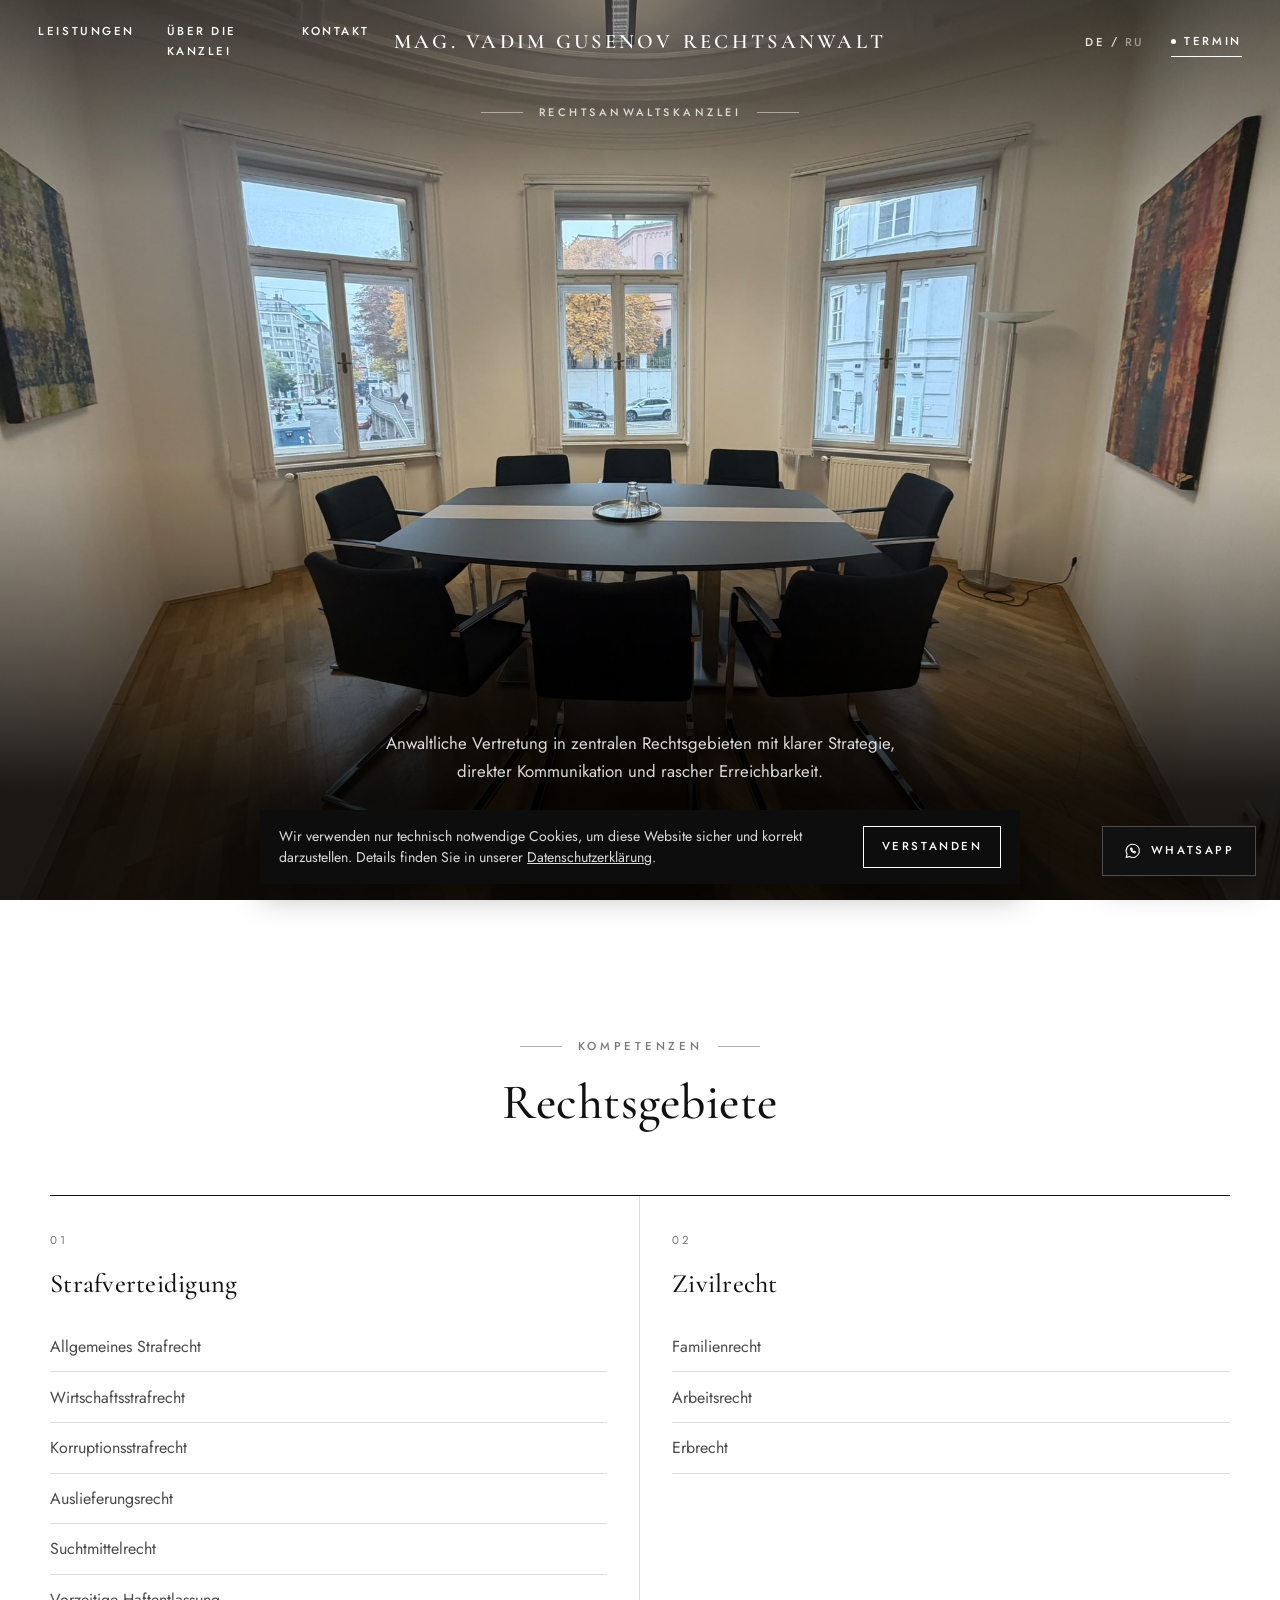
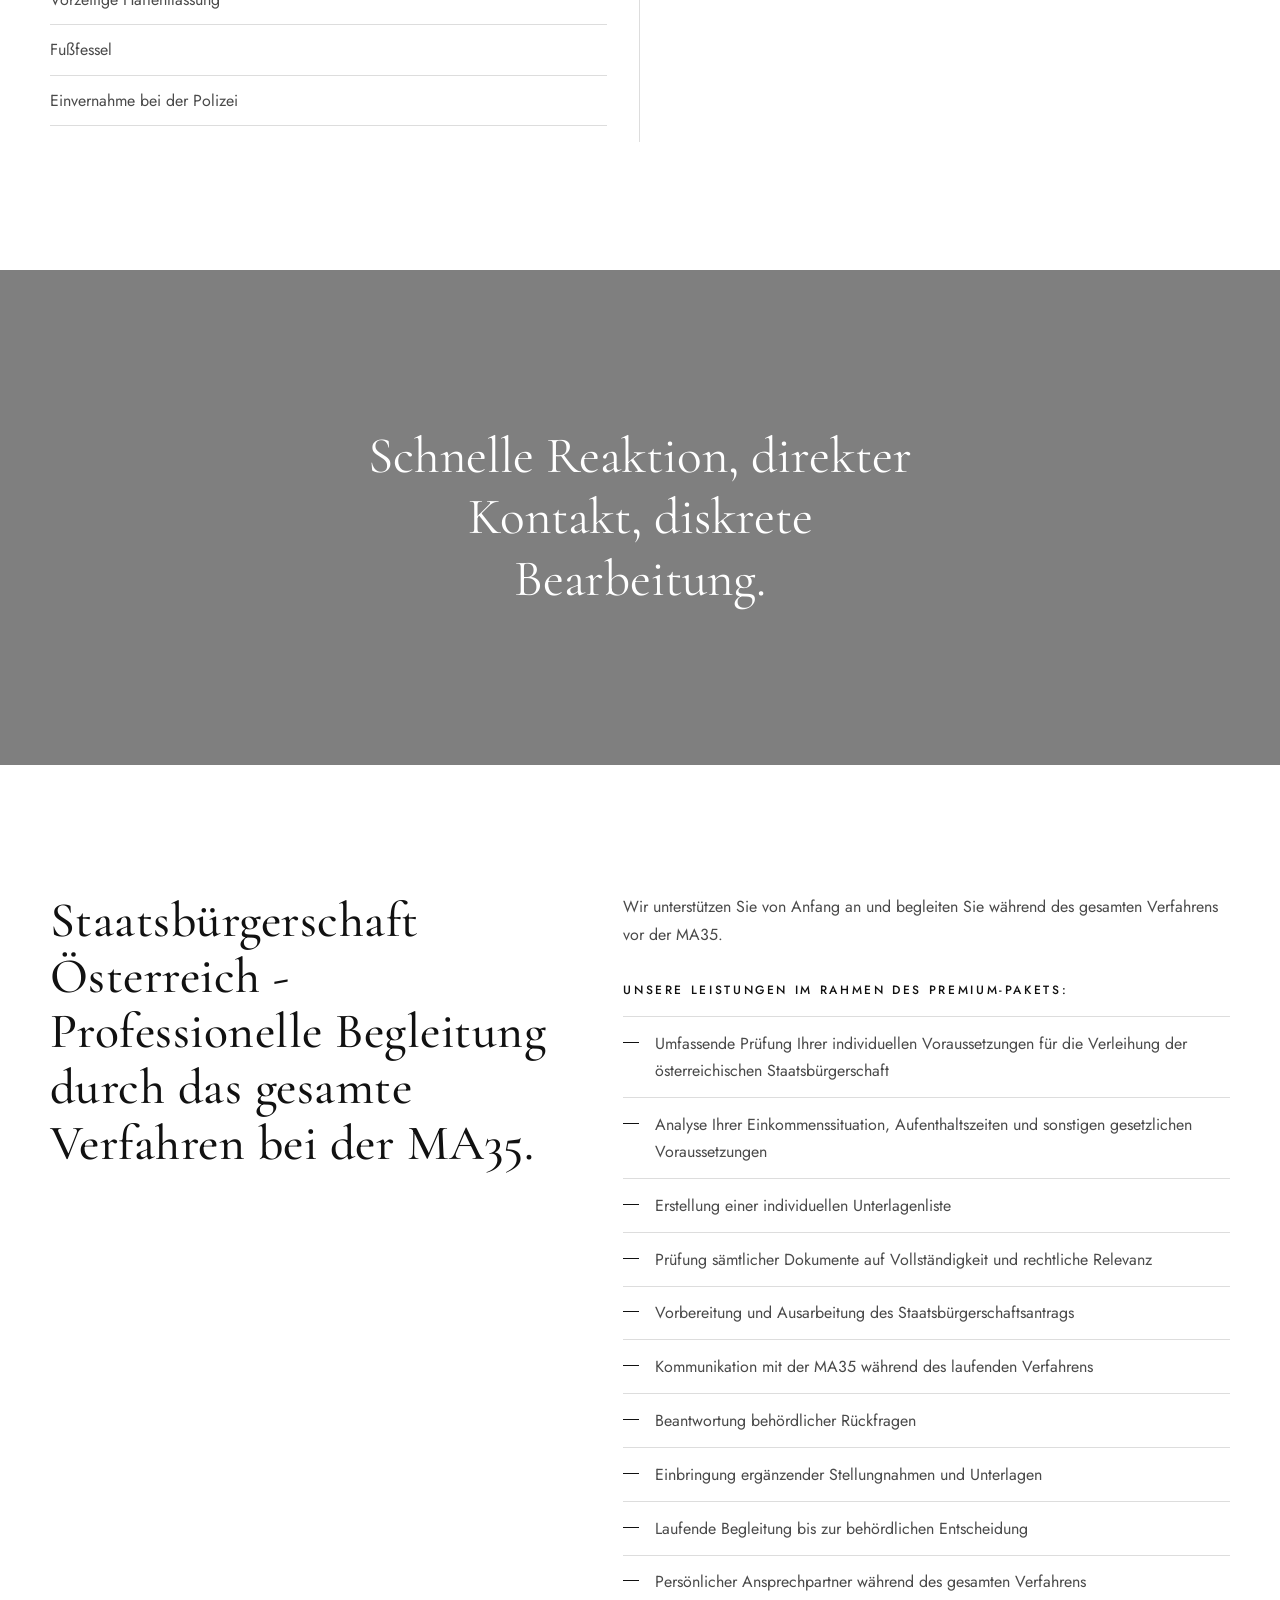
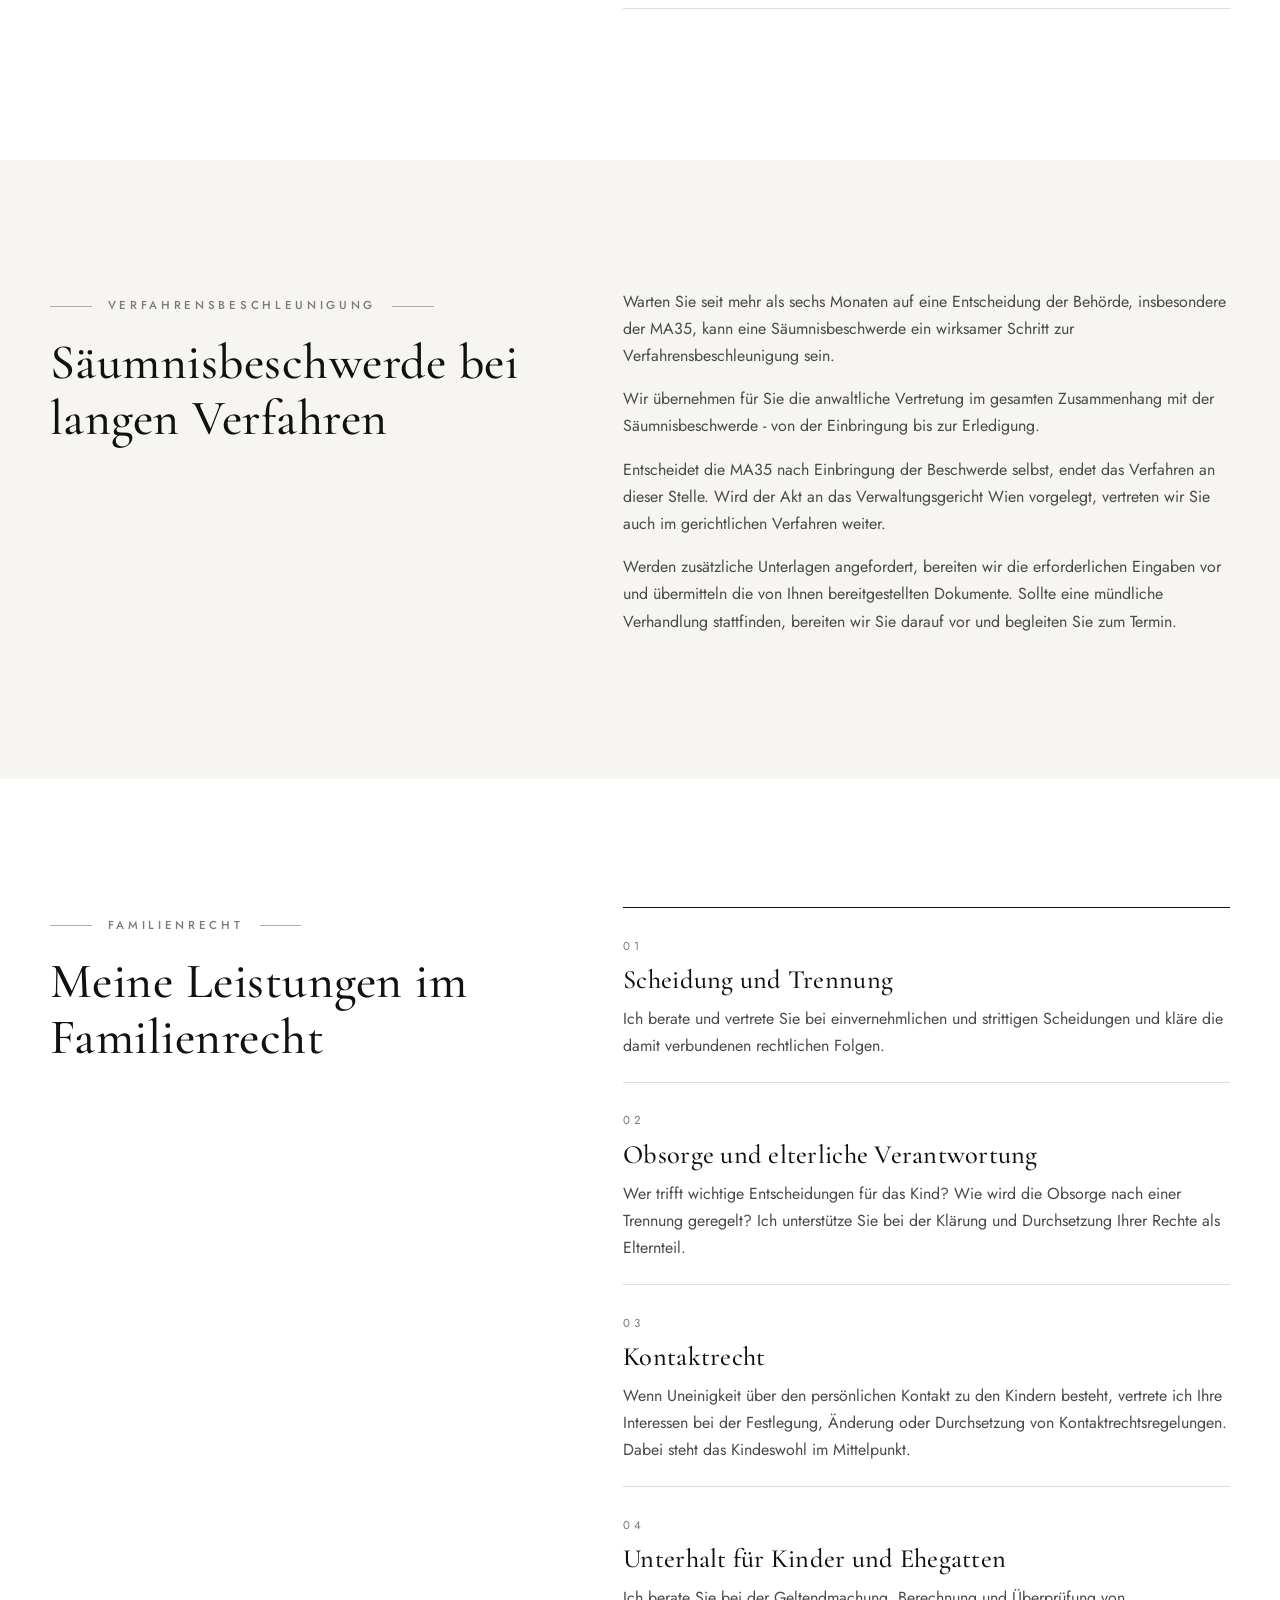
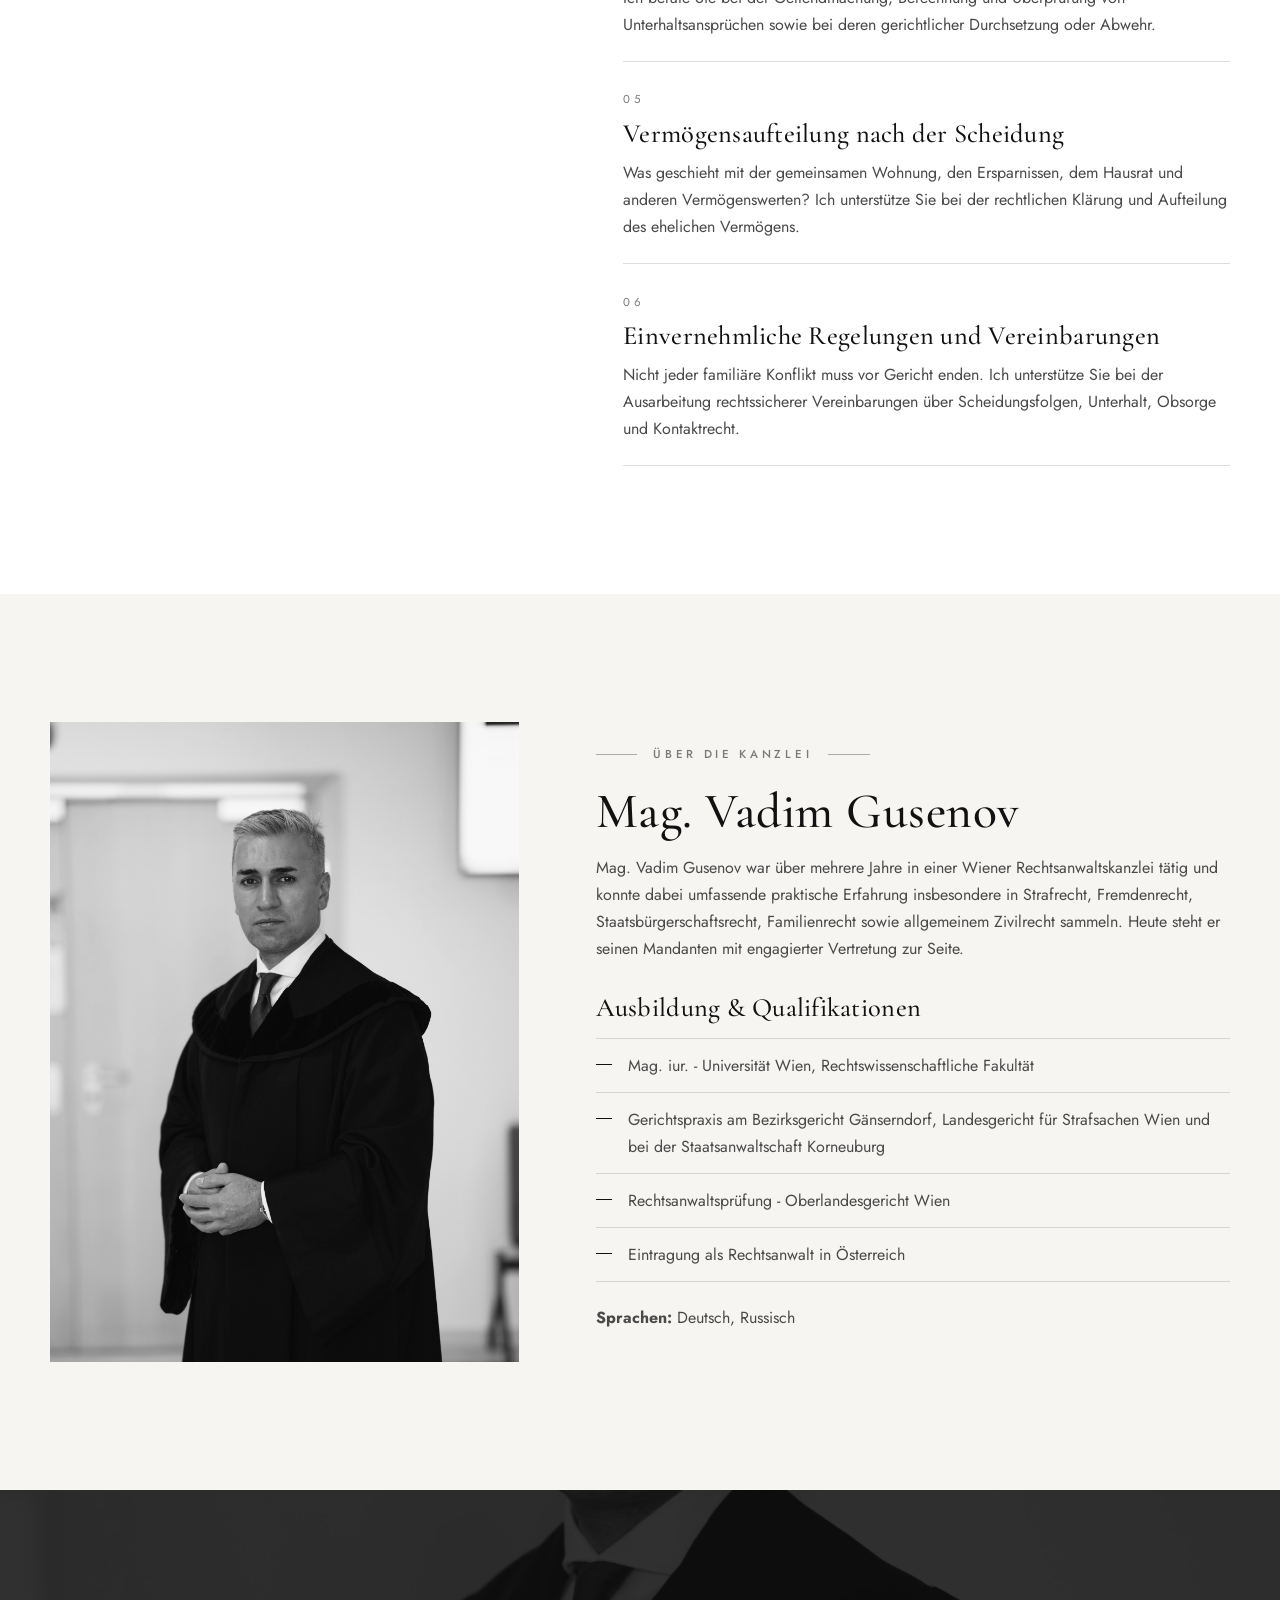
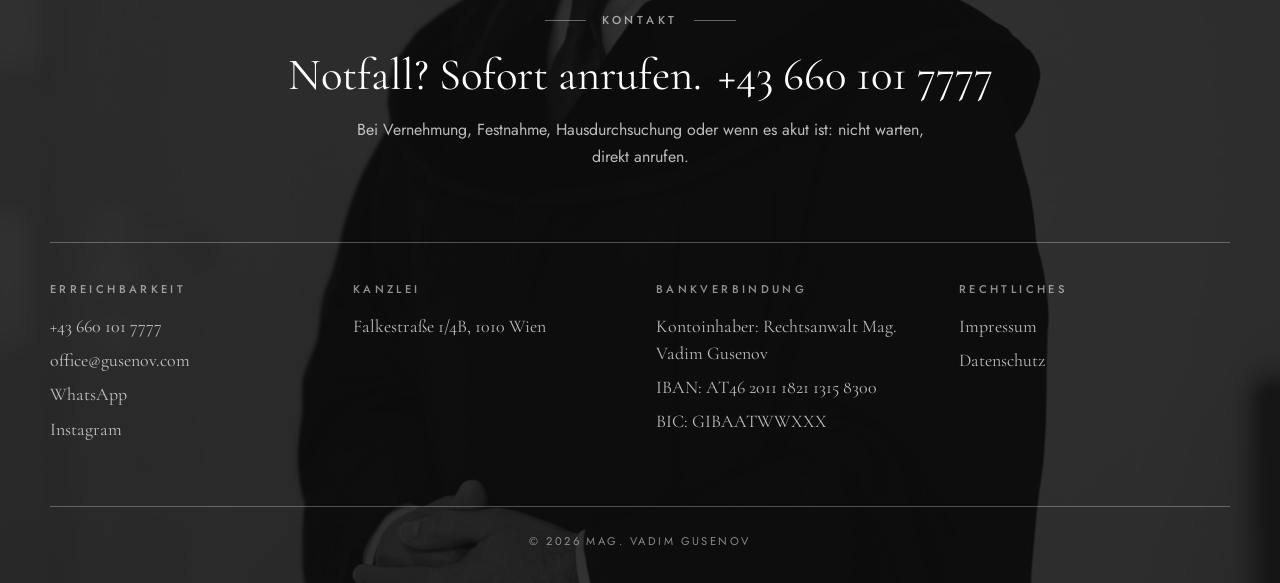
==== commit 44bff39c: "redeseign" ====
--- a/index.html
+++ b/index.html
@@ -98,9 +98,10 @@
     <main id="top">
       <section class="hero" aria-label="Mag. Vadim Gusenov">
         <div class="hero-slides" aria-hidden="true">
-          <div class="hero-slide is-active" style="--photo: url('assets/images/gusenov-kanzlei.jpg')"></div>
-          <div class="hero-slide" style="--photo: url('assets/images/gusenov-robe.jpg')"></div>
-          <div class="hero-slide" style="--photo: url('assets/images/kanzlei-besprechung.jpg')"></div>
+          <div class="hero-slide is-active" style="--photo: url('assets/images/kanzlei-sitzungssaal.jpg')"></div>
+          <div class="hero-slide hero-slide--portrait" style="--photo: url('assets/images/gusenov-kanzlei.jpg')"></div>
+          <div class="hero-slide" style="--photo: url('assets/images/kanzlei-wartebereich.jpg')"></div>
+          <div class="hero-slide hero-slide--portrait" style="--photo: url('assets/images/gusenov-robe.jpg')"></div>
         </div>
         <div class="hero-overlay" aria-hidden="true"></div>
 
@@ -339,8 +340,6 @@
           <div>
             <h3 data-i18n="footer.office">Kanzlei</h3>
             <p data-i18n="footer.address">Falkestraße 1/4B, 1010 Wien</p>
-            <p data-i18n="footer.note.1">Erstgespräch ausschließlich persönlich in der Kanzlei</p>
-            <p data-i18n="footer.note.2">Rückmeldung meist am selben Werktag</p>
           </div>
           <div>
             <h3 data-i18n="footer.bank">Bankverbindung</h3>
--- a/styles.css
+++ b/styles.css
@@ -291,15 +291,20 @@
   background: linear-gradient(180deg, rgba(0, 0, 0, 0.5) 0%, rgba(0, 0, 0, 0) 25%, rgba(0, 0, 0, 0.35) 50%, rgba(0, 0, 0, 0.88) 80%);
 }
 
-/* Wide screens: the portrait photos would be cropped to a close-up when stretched,
-   so show the whole portrait centred over a blurred, darkened copy of itself. */
+/* Wide screens: portrait photos would be cropped to a close-up when stretched,
+   so those slides show the whole portrait centred over a blurred, darkened copy of itself.
+   Landscape office photos simply fill the screen. */
 @media (min-width: 861px) {
   .hero-slide {
+    background-position: center 40%;
+  }
+
+  .hero-slide--portrait {
     background-image: none;
   }
 
-  .hero-slide::before,
-  .hero-slide::after {
+  .hero-slide--portrait::before,
+  .hero-slide--portrait::after {
     content: "";
     position: absolute;
     background-image: var(--photo);
@@ -307,12 +312,12 @@
     background-position: center top;
   }
 
-  .hero-slide::before {
+  .hero-slide--portrait::before {
     inset: -60px;
     filter: blur(36px) brightness(0.4) grayscale(30%);
   }
 
-  .hero-slide::after {
+  .hero-slide--portrait::after {
     top: 0;
     left: 50%;
     height: 100%;
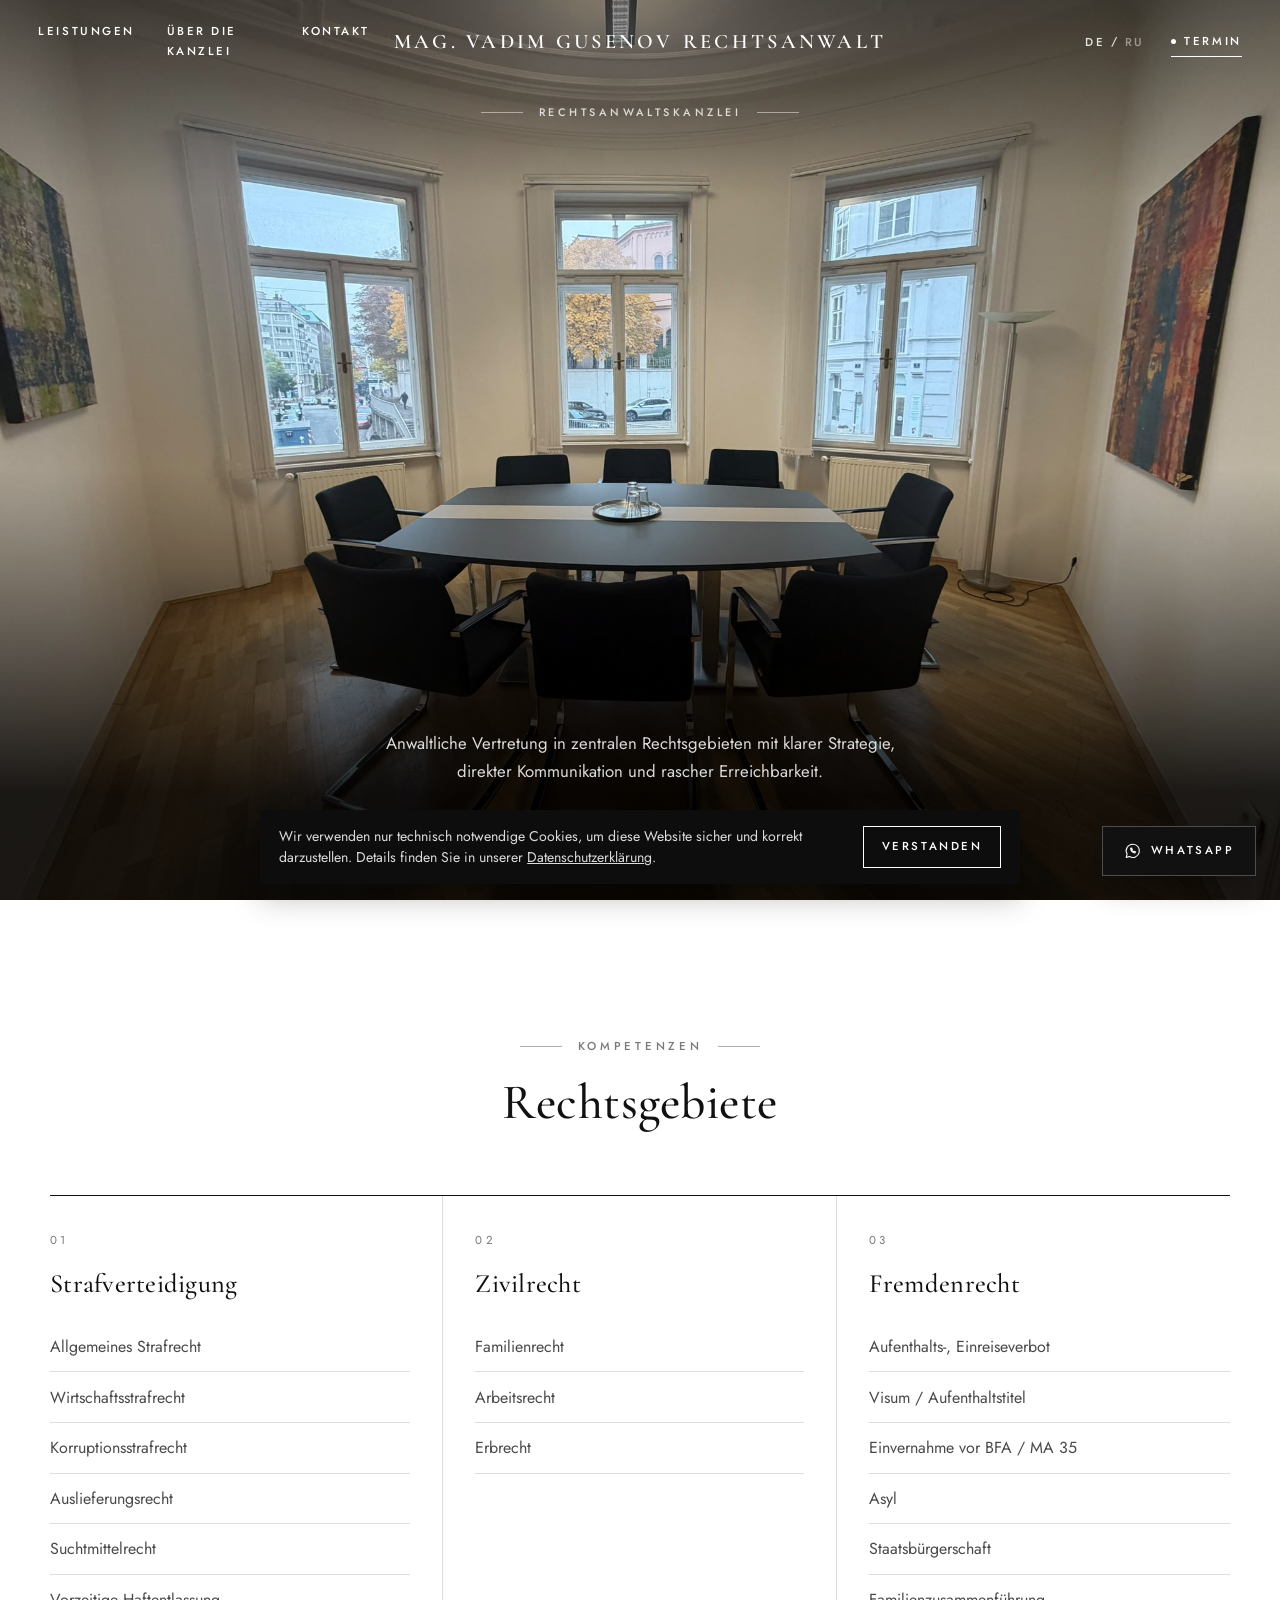
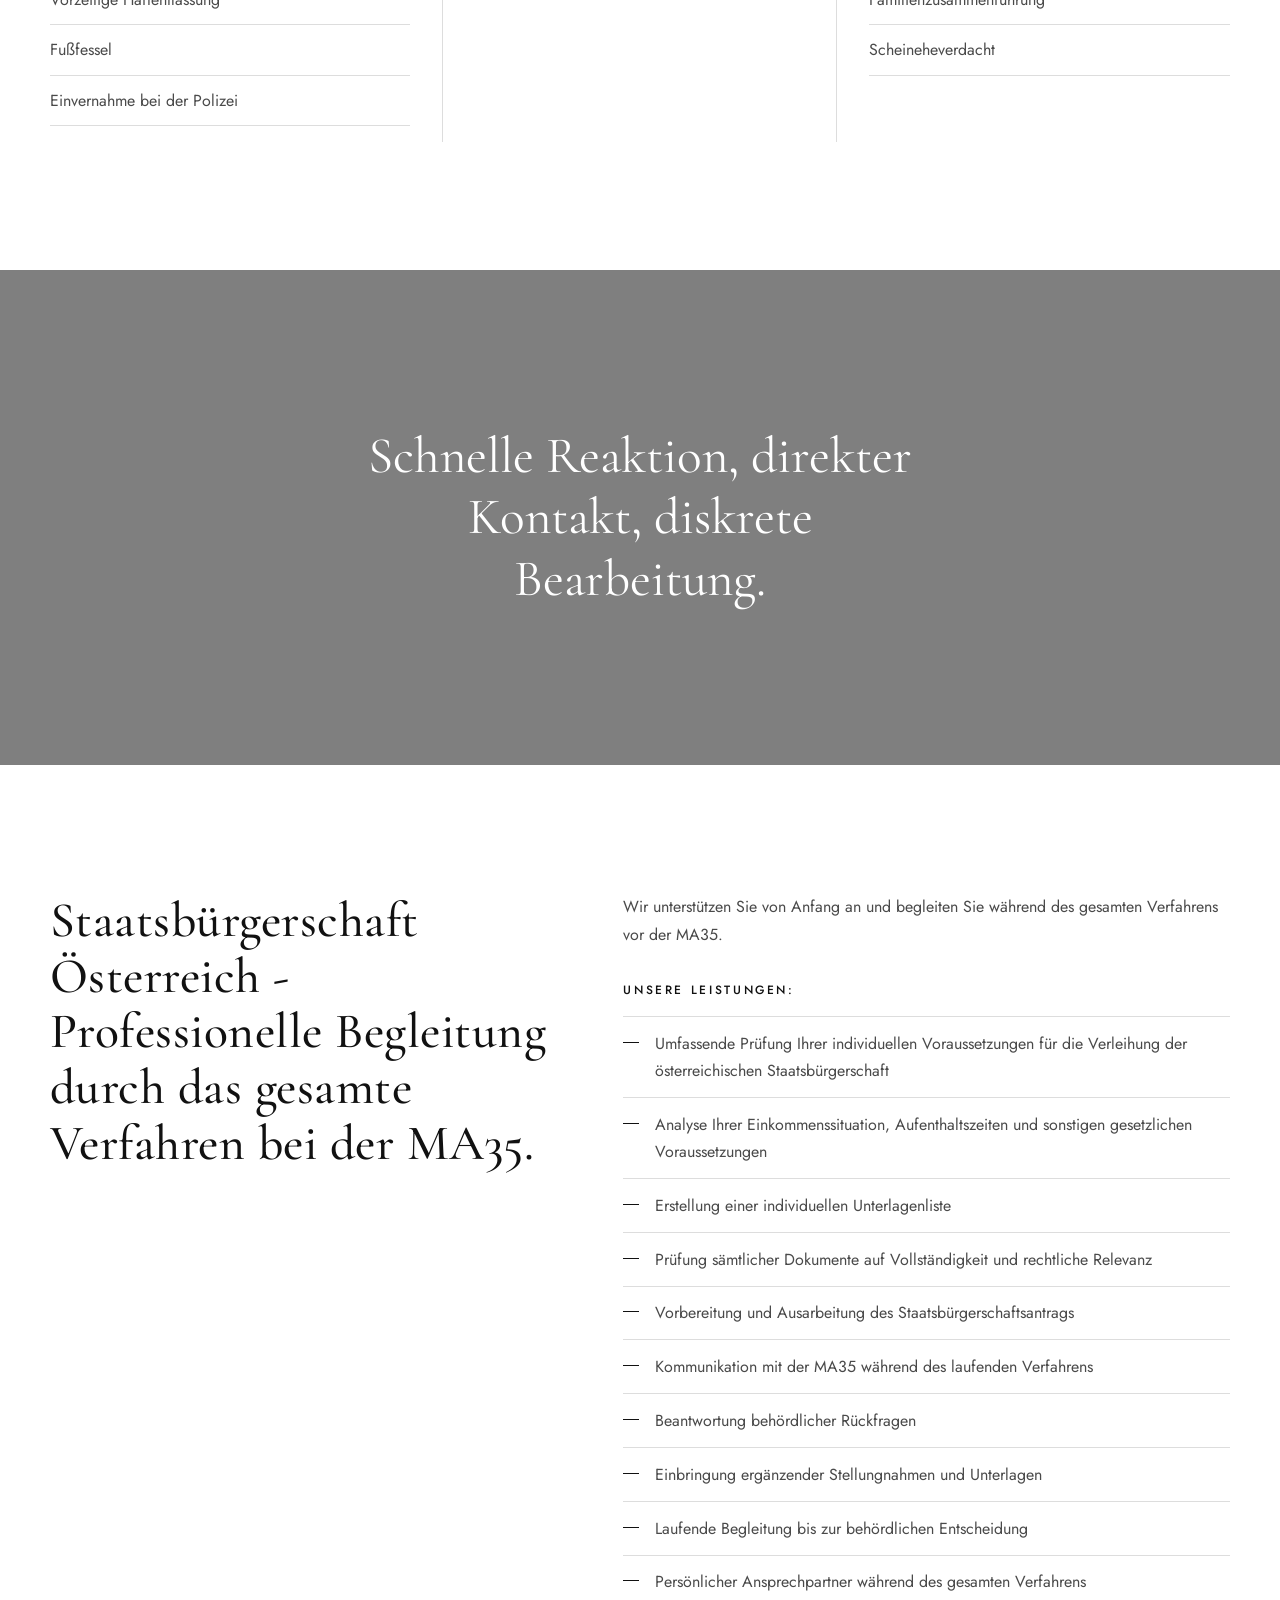
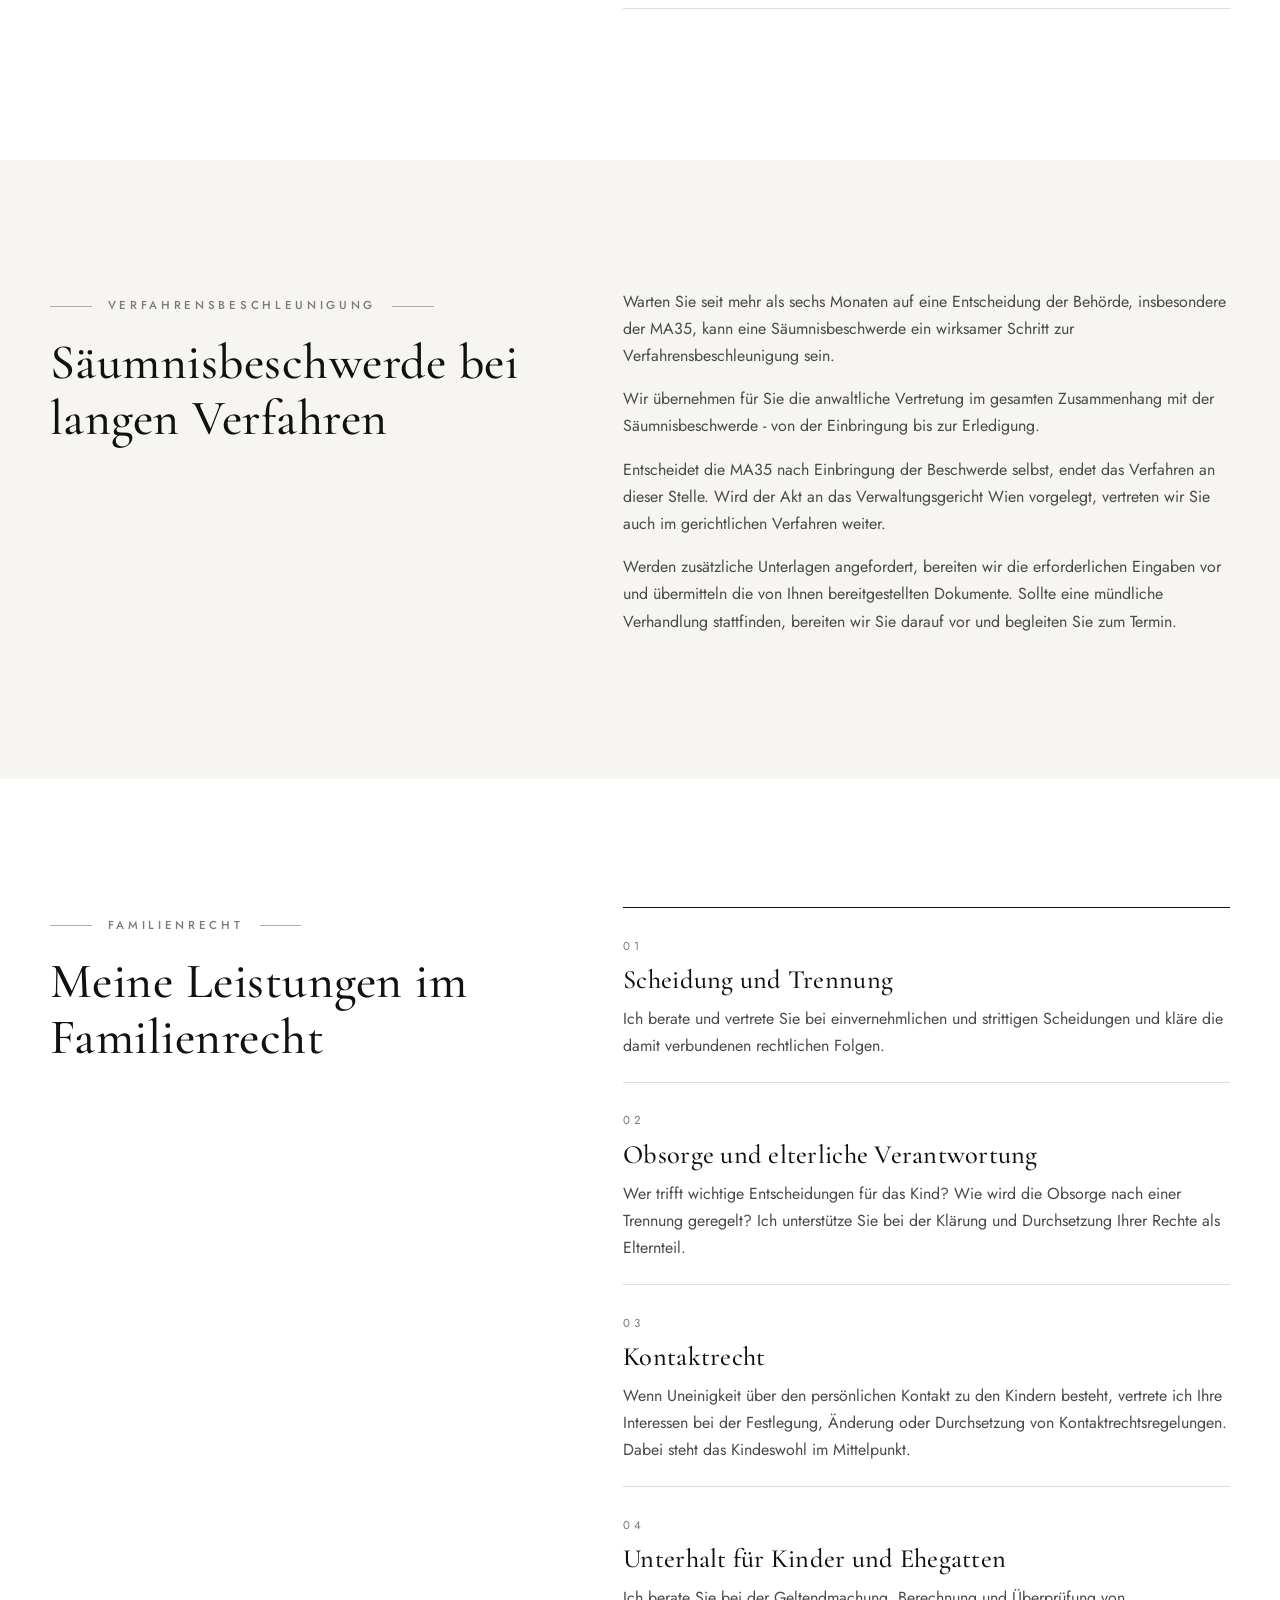
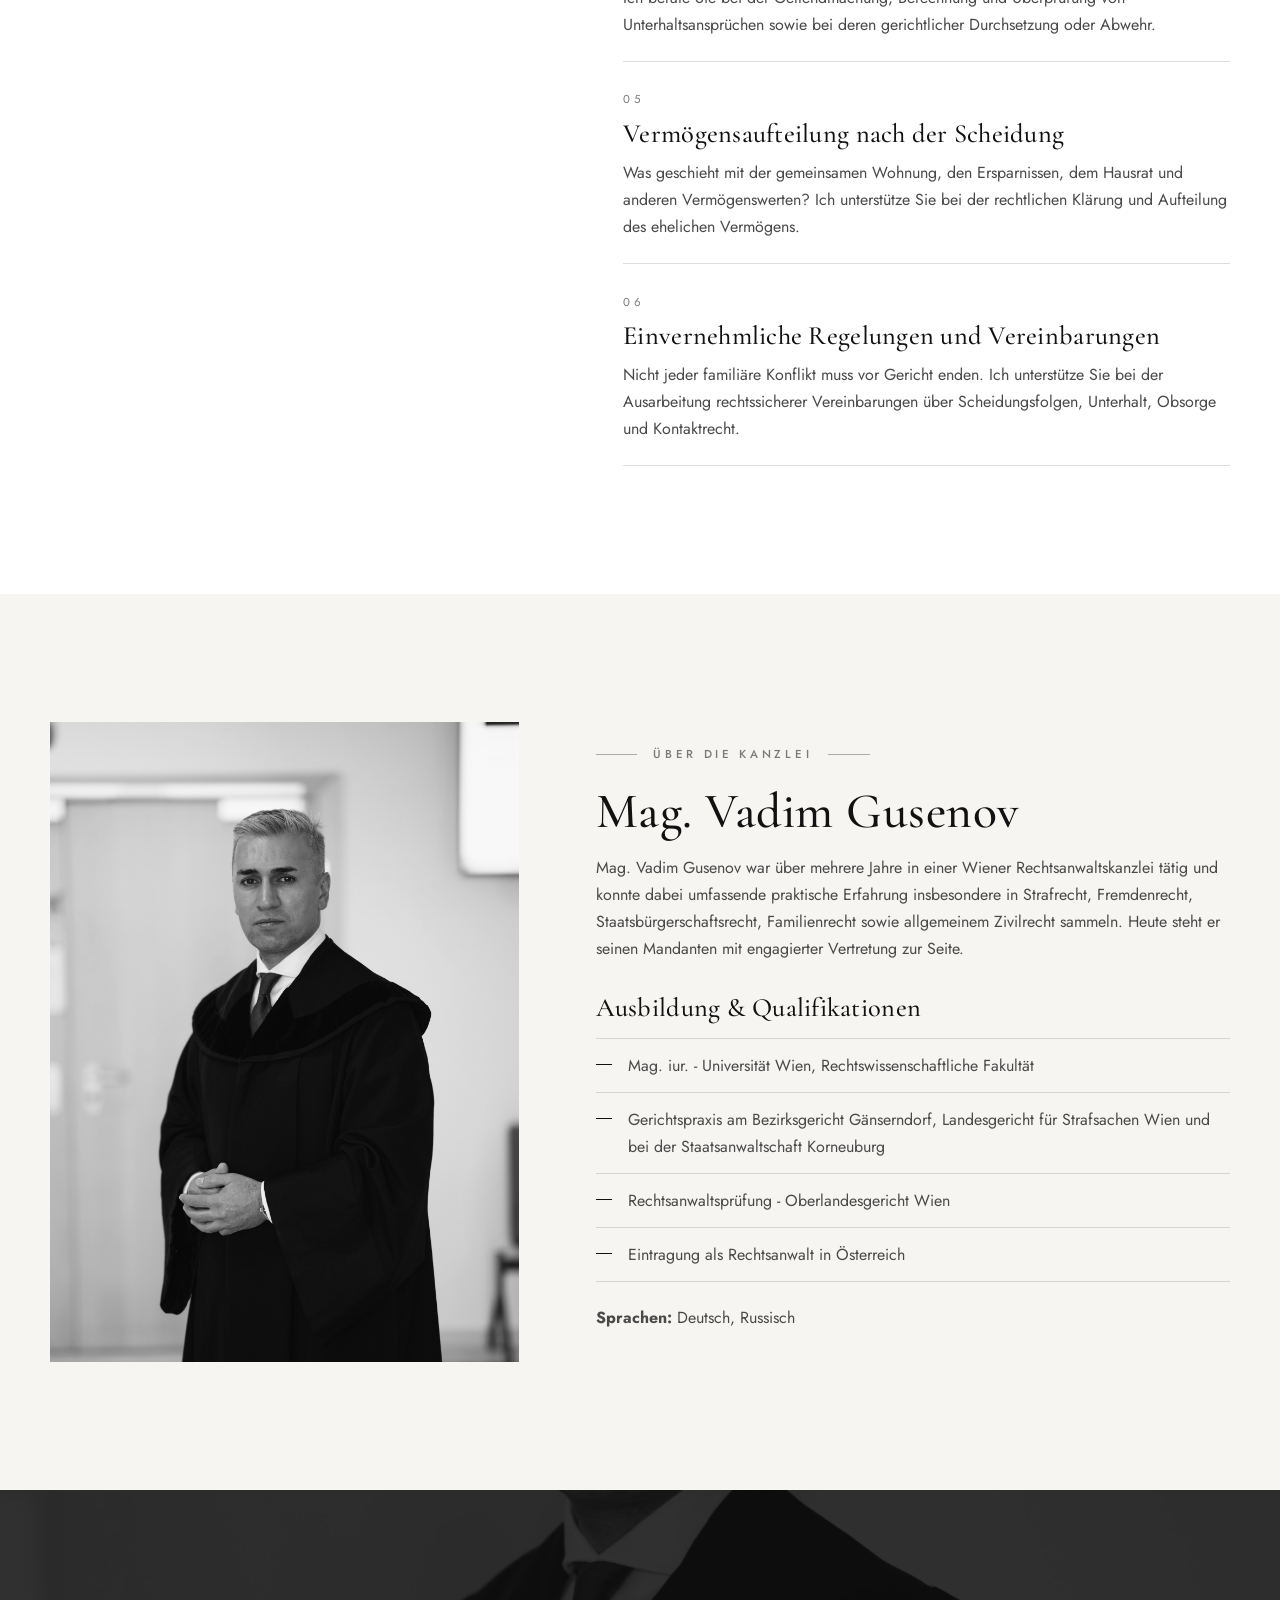
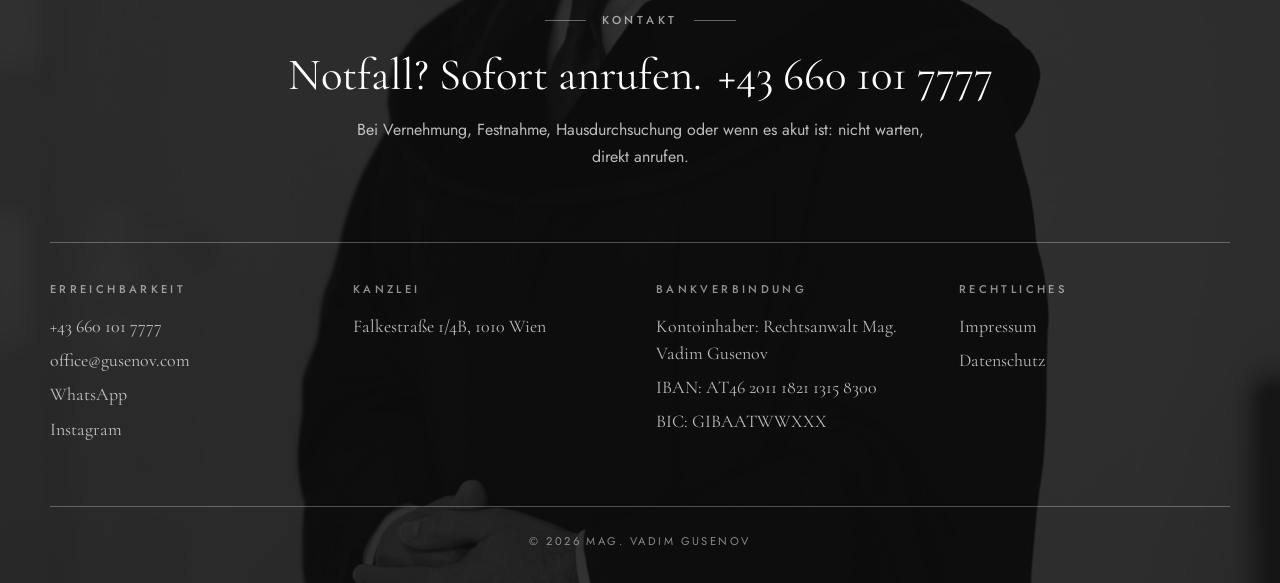
==== commit d7ea7f9a: "redeseign" ====
--- a/index.html
+++ b/index.html
@@ -151,6 +151,19 @@
                 <li data-i18n="areas.civil.3">Erbrecht</li>
               </ul>
             </article>
+            <article class="area-col reveal-up delay-2">
+              <span class="area-num">03</span>
+              <h3 data-i18n="areas.foreign.title">Fremdenrecht</h3>
+              <ul>
+                <li data-i18n="areas.foreign.1">Aufenthalts-, Einreiseverbot</li>
+                <li data-i18n="areas.foreign.2">Visum / Aufenthaltstitel</li>
+                <li data-i18n="areas.foreign.3">Einvernahme vor BFA / MA 35</li>
+                <li data-i18n="areas.foreign.4">Asyl</li>
+                <li><a class="area-link" href="#staatsbuergerschaft" data-i18n="areas.foreign.5">Staatsbürgerschaft</a></li>
+                <li data-i18n="areas.foreign.6">Familienzusammenführung</li>
+                <li data-i18n="areas.foreign.7">Scheineheverdacht</li>
+              </ul>
+            </article>
           </div>
         </div>
       </section>
@@ -175,7 +188,7 @@
               Wir unterstützen Sie von Anfang an und begleiten Sie während des gesamten Verfahrens vor der MA35.
             </p>
             <p class="list-title" data-i18n="citizenship.facts">
-              Unsere Leistungen im Rahmen des Premium-Pakets:
+              Unsere Leistungen:
             </p>
             <ul class="line-list">
               <li data-i18n="citizenship.points.1">Umfassende Prüfung Ihrer individuellen Voraussetzungen für die Verleihung der österreichischen Staatsbürgerschaft</li>
--- a/styles.css
+++ b/styles.css
@@ -433,7 +433,7 @@
 
 .areas-grid {
   display: grid;
-  grid-template-columns: repeat(2, minmax(0, 1fr));
+  grid-template-columns: repeat(3, minmax(0, 1fr));
   border-top: 1px solid var(--ink);
 }
 
